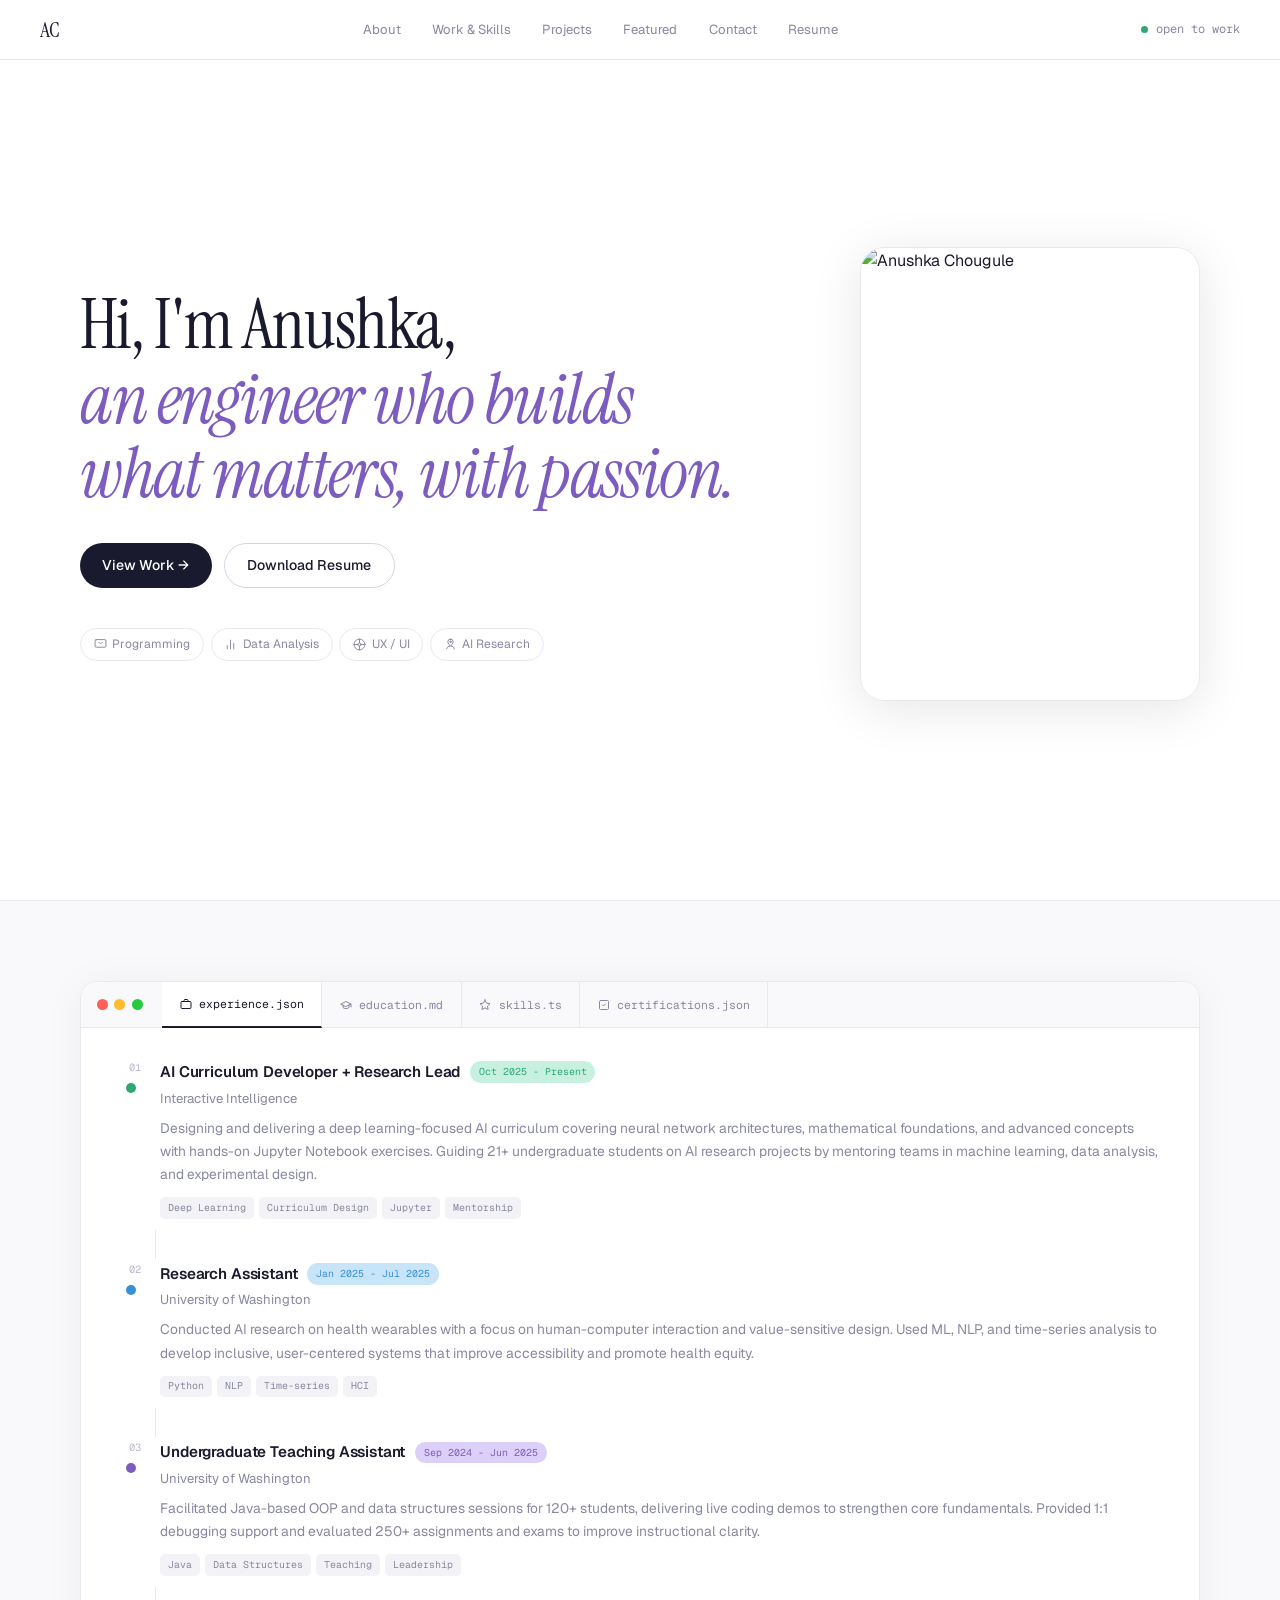
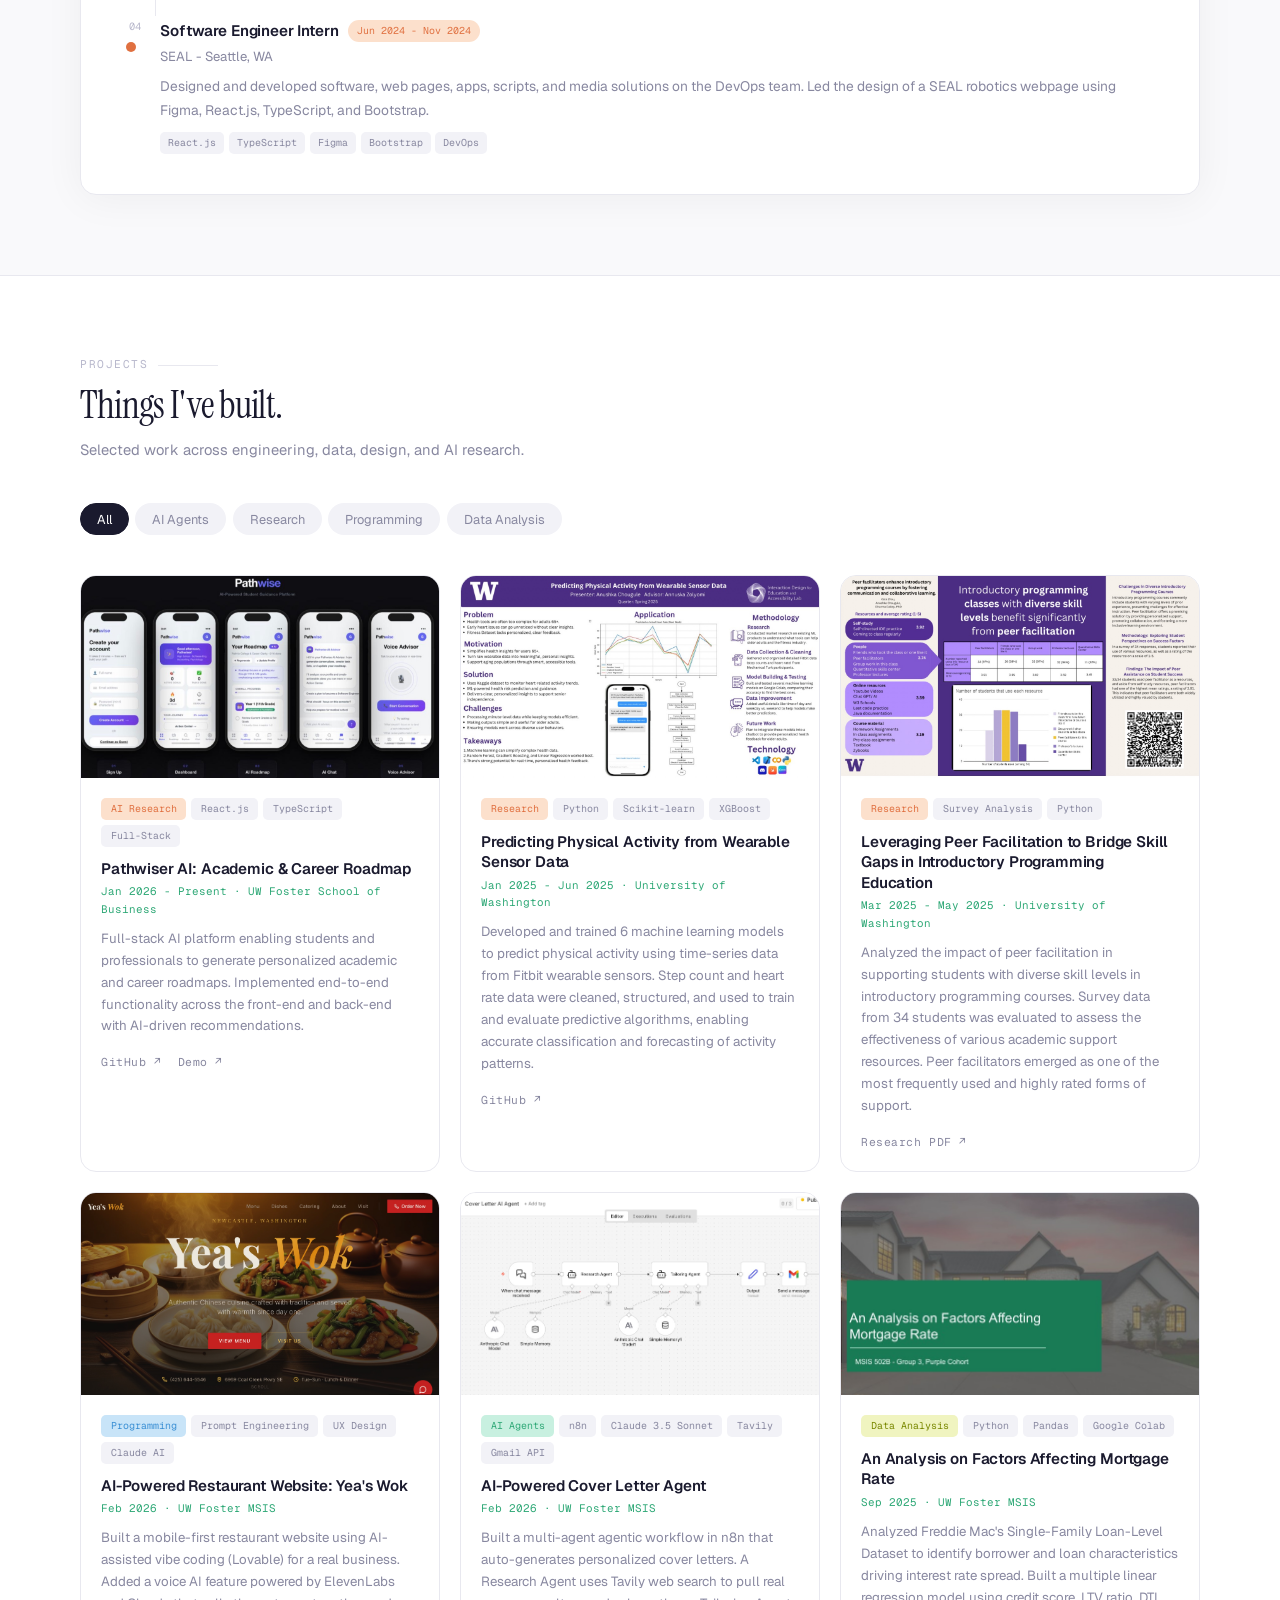
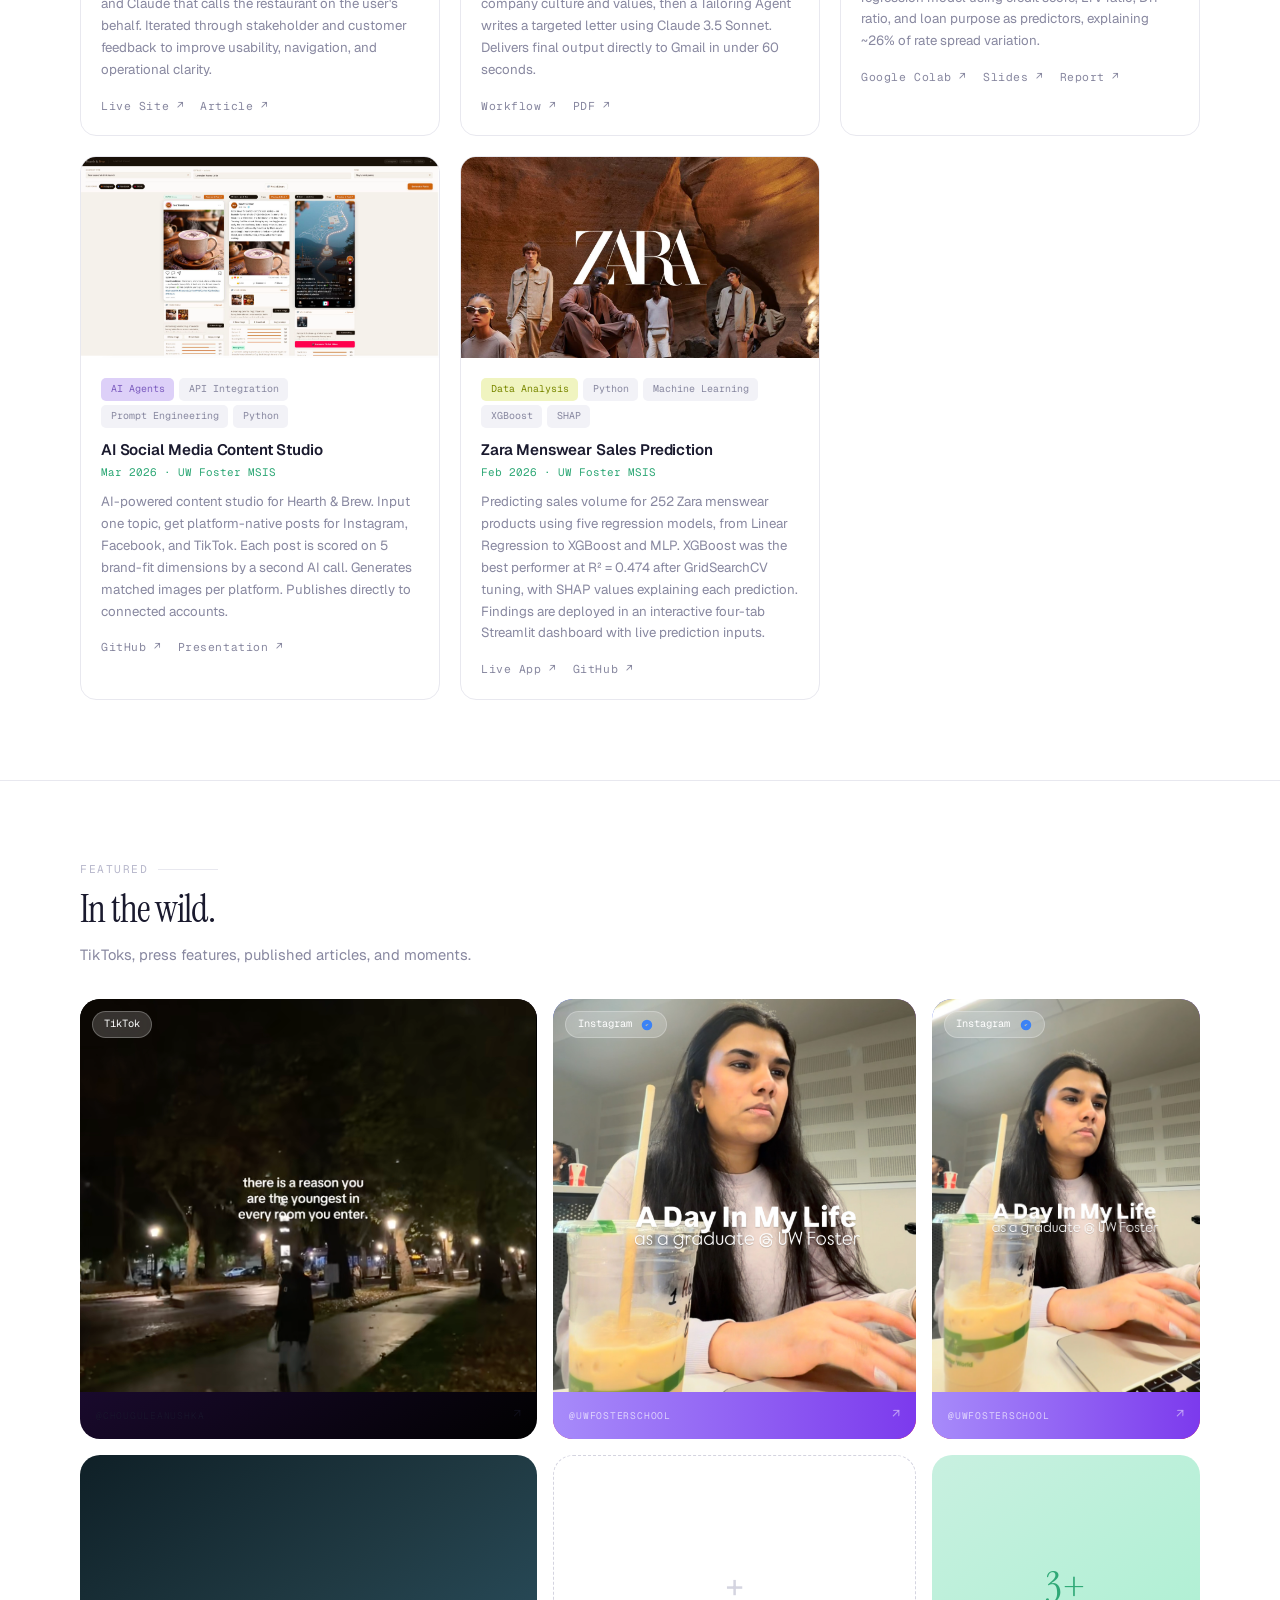
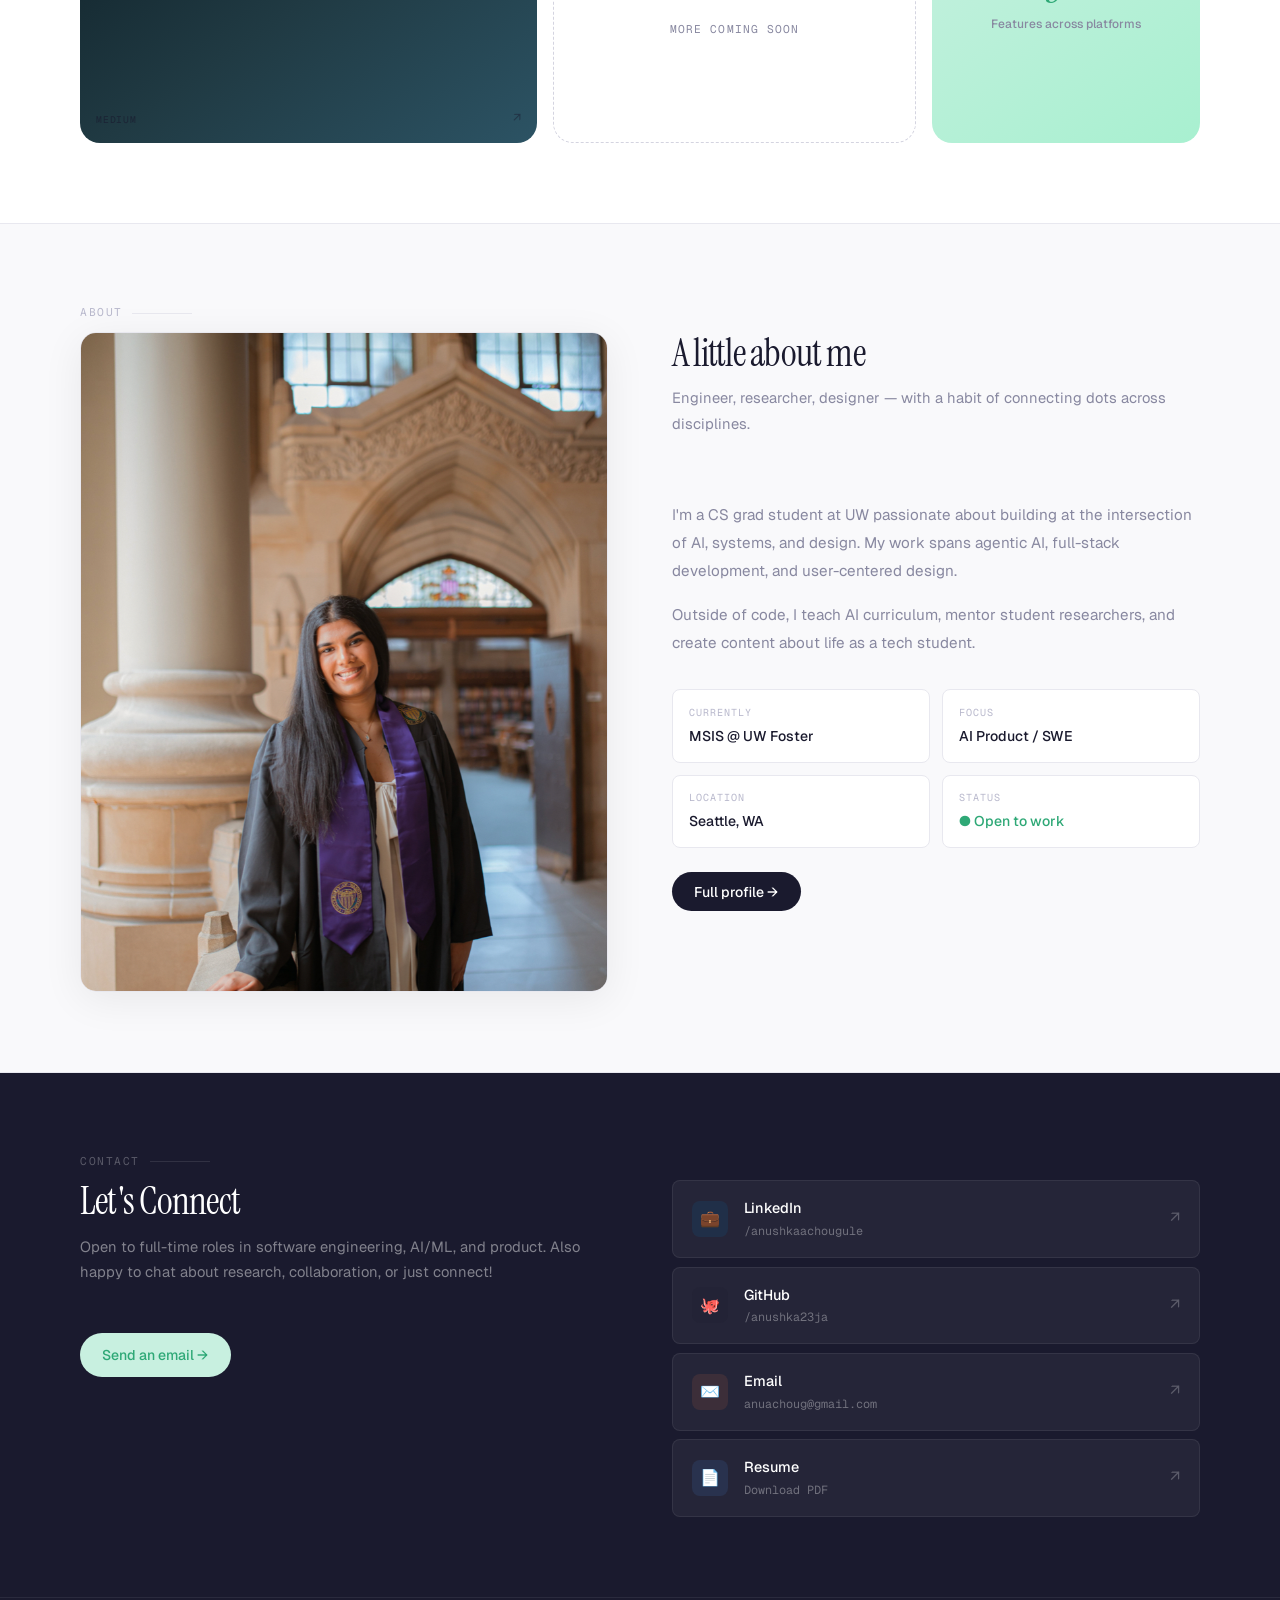
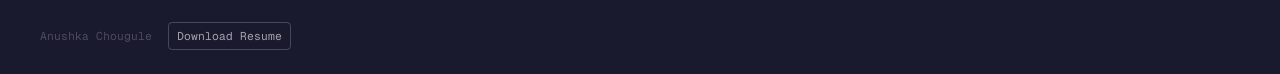
==== index.html @ 0ab90bb8 "initial website upload" ====
<!DOCTYPE html>
<html lang="en">
<head>
  <meta charset="UTF-8"/>
  <meta name="viewport" content="width=device-width, initial-scale=1.0"/>
  <title>Anushka Chougule — Portfolio</title>
  <link href="https://fonts.googleapis.com/css2?family=Instrument+Serif:ital@0;1&family=Geist+Mono:wght@300;400;500&family=Geist:wght@300;400;500;600&display=swap" rel="stylesheet"/>
  <link rel="stylesheet" href="style.css"/>
</head>
<body>

<!-- ═══════════════════════════════════════════════
     NAV
════════════════════════════════════════════════ -->
<nav>
  <div class="ac-wrap">
    <button class="ac-trigger" onclick="openAbout()">
      <span class="ac-initials"></span>
      <span class="ac-fullname"></span>
    </button>
  </div>
  <ul class="nav-links">
    <li><a href="#about">About</a></li>
    <li><a href="#experience">Work & Skills</a></li>
    <li><a href="#projects">Projects</a></li>
    <li><a href="#featured">Featured</a></li>
    <li><a href="#contact">Contact</a></li>
    <li><a href="ChouguleAnushka_Resume (6).pdf" target="_blank">Resume</a></li>
  </ul>
  <div class="nav-status">
    <span class="status-dot"></span>
    open to work
  </div>
</nav>


<!-- ═══════════════════════════════════════════════
     HERO
════════════════════════════════════════════════ -->
<section id="hero">
  <div>
    <h1 class="hero-title"><!-- filled by JS --></h1>
    <p class="hero-desc"><!-- filled by JS --></p>
    <div class="hero-actions">
      <a class="btn btn-dark" href="#projects">View Work →</a>
      <a class="btn btn-outline" href="ChouguleAnushka_Resume (6).pdf" target="_blank">Download Resume</a>
    </div>
    <div class="hero-chips">
      <span class="chip">
        <svg width="13" height="13" viewBox="0 0 24 24" fill="none" stroke="currentColor" stroke-width="1.8" stroke-linecap="round" stroke-linejoin="round"><rect x="2" y="3" width="20" height="14" rx="2"/><polyline points="9 8 12 11 15 8"/></svg>
        Programming
      </span>
      <span class="chip">
        <svg width="13" height="13" viewBox="0 0 24 24" fill="none" stroke="currentColor" stroke-width="1.8" stroke-linecap="round" stroke-linejoin="round"><line x1="18" y1="20" x2="18" y2="10"/><line x1="12" y1="20" x2="12" y2="4"/><line x1="6" y1="20" x2="6" y2="14"/></svg>
        Data Analysis
      </span>
      <span class="chip">
        <svg width="13" height="13" viewBox="0 0 24 24" fill="none" stroke="currentColor" stroke-width="1.8" stroke-linecap="round" stroke-linejoin="round"><circle cx="12" cy="12" r="10"/><circle cx="12" cy="12" r="3"/><line x1="12" y1="2" x2="12" y2="9"/><line x1="12" y1="15" x2="12" y2="22"/><line x1="2" y1="12" x2="9" y2="12"/><line x1="15" y1="12" x2="22" y2="12"/></svg>
        UX / UI
      </span>
      <span class="chip">
        <svg width="13" height="13" viewBox="0 0 24 24" fill="none" stroke="currentColor" stroke-width="1.8" stroke-linecap="round" stroke-linejoin="round"><path d="M12 2a5 5 0 0 1 5 5c0 3-3 6-5 8-2-2-5-5-5-8a5 5 0 0 1 5-5z"/><circle cx="12" cy="7" r="1.5"/><path d="M5 20c0-3 3-5 7-5s7 2 7 5"/></svg>
        AI Research
      </span>
    </div>
  </div>
  <div class="hero-photo-wrap">
    <div class="hero-photo"><!-- filled by JS --></div>
    </div>
  </div>
</section>


<!-- ═══════════════════════════════════════════════
     EXPERIENCE / EDUCATION / SKILLS / CERTS
     (tabbed editor)
════════════════════════════════════════════════ -->
<section id="experience">
  <div class="section-wrap">
    <div class="tabs-editor">

      <!-- Tab bar -->
      <div class="tabs-bar">
        <div class="tabs-dots">
          <span class="tdot td1"></span>
          <span class="tdot td2"></span>
          <span class="tdot td3"></span>
        </div>
        <div class="tabs-list">
          <button class="tab-btn active" onclick="switchTab('experience',this)">
            <svg width="12" height="12" viewBox="0 0 24 24" fill="none" stroke="currentColor" stroke-width="2" stroke-linecap="round" stroke-linejoin="round"><rect x="2" y="7" width="20" height="14" rx="2"/><path d="M16 7V5a2 2 0 0 0-2-2h-4a2 2 0 0 0-2 2v2"/></svg>
            experience.json
          </button>
          <button class="tab-btn" onclick="switchTab('education',this)">
            <svg width="12" height="12" viewBox="0 0 24 24" fill="none" stroke="currentColor" stroke-width="2" stroke-linecap="round" stroke-linejoin="round"><path d="M22 10v6M2 10l10-5 10 5-10 5z"/><path d="M6 12v5c3 3 9 3 12 0v-5"/></svg>
            education.md
          </button>
          <button class="tab-btn" onclick="switchTab('skills',this)">
            <svg width="12" height="12" viewBox="0 0 24 24" fill="none" stroke="currentColor" stroke-width="2" stroke-linecap="round" stroke-linejoin="round"><polygon points="12 2 15.09 8.26 22 9.27 17 14.14 18.18 21.02 12 17.77 5.82 21.02 7 14.14 2 9.27 8.91 8.26 12 2"/></svg>
            skills.ts
          </button>
          <button class="tab-btn" onclick="switchTab('achievements',this)">
            <svg width="12" height="12" viewBox="0 0 24 24" fill="none" stroke="currentColor" stroke-width="2" stroke-linecap="round" stroke-linejoin="round"><rect x="3" y="3" width="18" height="18" rx="2"/><path d="M9 12l2 2 4-4"/></svg>
            certifications.json
          </button>
        </div>
      </div>

      <!-- Tab panes — content injected by JS -->
      <div class="tab-body">
        <div class="tab-pane active" id="tab-experience"></div>
        <div class="tab-pane"        id="tab-education"></div>
        <div class="tab-pane"        id="tab-skills"></div>
        <div class="tab-pane"        id="tab-achievements"></div>
      </div>

    </div>
  </div>
</section>


<!-- ═══════════════════════════════════════════════
     PROJECTS
════════════════════════════════════════════════ -->
<section id="projects">
  <div class="section-wrap">
    <div class="section-eyebrow">Projects</div>
    <h2 class="section-heading">Things I've built.</h2>
    <p class="section-sub">Selected work across engineering, data, design, and AI research.</p>

    <!-- Filter pills — built by JS based on categories in data.js -->
    <div class="filter-row" id="proj-filters"></div>

    <!-- Project cards — built by JS from PORTFOLIO.projects in data.js -->
    <div class="proj-grid" id="proj-grid"></div>
  </div>
</section>


<!-- ═══════════════════════════════════════════════
     FEATURED
════════════════════════════════════════════════ -->
<section id="featured">
  <div class="section-wrap">
    <div class="section-eyebrow">Featured</div>
    <h2 class="section-heading">In the wild.</h2>
    <p class="section-sub" style="margin-bottom:2rem;">TikToks, press features, published articles, and moments.</p>

    <div class="featured-grid" id="featured-grid"></div>
  </div>
</section>


<!-- ═══════════════════════════════════════════════
     ABOUT
════════════════════════════════════════════════ -->
<section id="about">
  <div class="section-wrap">
    <div class="section-eyebrow">About</div>
    <div class="about-grid">
      <!-- Photo — set aboutImage in data.js -->
      <div class="about-photo-wrap"><!-- filled by JS --></div>
      <div class="about-text">
        <div>
          <h2 class="section-heading">A little about me</h2>
          <p class="section-sub">Engineer, researcher, designer — with a habit of connecting dots across disciplines.</p>
        </div>
        <div class="about-body">
          <p>I'm a CS grad student at UW passionate about building at the intersection of AI, systems, and design. My work spans agentic AI, full-stack development, and user-centered design.</p>
          <p>Outside of code, I teach AI curriculum, mentor student researchers, and create content about life as a tech student.</p>
        </div>
        <div class="about-facts">
          <div class="about-fact">
            <div class="about-fact-label">Currently</div>
            <div class="about-fact-value">MSIS @ UW Foster</div>
          </div>
          <div class="about-fact">
            <div class="about-fact-label">Focus</div>
            <div class="about-fact-value">AI Product / SWE</div>
          </div>
          <div class="about-fact">
            <div class="about-fact-label">Location</div>
            <div class="about-fact-value">Seattle, WA</div>
          </div>
          <div class="about-fact">
            <div class="about-fact-label">Status</div>
            <div class="about-fact-value" style="color:var(--mint-dark)">● Open to work</div>
          </div>
        </div>
        <button class="btn btn-dark" onclick="openAbout()" style="align-self:flex-start">Full profile →</button>
      </div>
    </div>
  </div>
</section>


<!-- ═══════════════════════════════════════════════
     CONTACT
════════════════════════════════════════════════ -->
<section id="contact">
  <div class="section-wrap">
    <div class="section-eyebrow">Contact</div>
    <div class="contact-grid">
      <div>
        <h2 class="section-heading">Let's Connect </h2>
        <p class="section-sub">Open to full-time roles in software engineering, AI/ML, and product. Also happy to chat about research, collaboration, or just connect!</p>
        <a class="btn btn-mint" href="mailto:anushka@example.com" style="margin-top:.5rem">Send an email →</a>
      </div>
      <!-- Links injected by JS from PORTFOLIO.contactLinks in data.js -->
      <div class="contact-links-col" id="contact-links"></div>
    </div>
  </div>
</section>


<!-- ═══════════════════════════════════════════════
     FOOTER
════════════════════════════════════════════════ -->
<footer>
  <div>
    <span id="footer-name"></span>
    <a href="ChouguleAnushka_Resume (6).pdf" target="_blank" class="footer-resume-link">Download Resume</a>
  </div>
</footer>


<!-- ═══════════════════════════════════════════════
     ABOUT OVERLAY (slide-in panel)
════════════════════════════════════════════════ -->
<div class="about-overlay" id="aboutOverlay">
  <div class="about-overlay-backdrop" onclick="closeAbout()"></div>
  <div class="about-panel">
    <div class="about-panel-header">
      <span class="about-panel-title">about.md</span>
      <button class="about-close" onclick="closeAbout()">✕</button>
    </div>
    <!-- Body injected by JS -->
    <div class="about-panel-body" id="about-panel-body"></div>
  </div>
</div>


<!-- ═══════════════════════════════════════════════
     SCRIPTS — load data first, then main
════════════════════════════════════════════════ -->
<script src="data.js"></script>
<script src="main.js"></script>

</body>
</html>
---- style.css ----
/* =============================================================
   style.css — Anushka Chougule Portfolio
   ============================================================= */

/* ── TOKENS ── */
:root {
  --white:  #ffffff;
  --off:    #f9f9fb;
  --soft:   #f2f2f7;
  --border: #e8e8ef;
  --border2:#d4d4e0;
  --text:   #1a1a2e;
  --muted:  #8888a0;
  --subtle: #b8b8cc;

  --mint:        #c8f0e0;  --mint-dark:  #2ea876;
  --sky:         #c8e4f8;  --sky-dark:   #3a8fd4;
  --lilac:       #ddd0f8;  --lilac-dark: #7c5cbf;
  --peach:       #fce0cc;  --peach-dark: #e07040;
  --lemon:       #f0f4c0;  --lemon-dark: #7a8800;

  --radius:    16px;
  --radius-sm:  8px;
}

*, *::before, *::after { box-sizing: border-box; margin: 0; padding: 0; }
html { scroll-behavior: smooth; }
body {
  background: var(--white);
  color: var(--text);
  font-family: 'Geist', sans-serif;
  font-weight: 400;
  line-height: 1.6;
  -webkit-font-smoothing: antialiased;
}

/* ── NAV ── */
nav {
  position: fixed; top: 0; left: 0; right: 0; z-index: 200;
  display: flex; align-items: center; justify-content: space-between;
  padding: 0 2.5rem; height: 60px;
  background: rgba(255,255,255,0.92);
  backdrop-filter: blur(16px);
  border-bottom: 1px solid var(--border);
}
.nav-links { display: flex; gap: .25rem; list-style: none; }
.nav-links a {
  display: block; padding: .4rem .85rem;
  font-size: .82rem; color: var(--muted);
  text-decoration: none; border-radius: 100px;
  transition: background .15s, color .15s;
}
.nav-links a:hover { background: var(--soft); color: var(--text); }
.nav-status {
  display: flex; align-items: center; gap: .5rem;
  font-family: 'Geist Mono', monospace; font-size: .75rem; color: var(--muted);
}
.status-dot {
  width: 7px; height: 7px; background: var(--mint-dark);
  border-radius: 50%; animation: pulse 2.5s ease-in-out infinite;
}
@keyframes pulse { 0%,100%{opacity:1} 50%{opacity:.35} }

/* ── AC NAME ── */
.ac-wrap { position: relative; display: inline-flex; align-items: center; }
.ac-trigger {
  font-family: 'Instrument Serif', serif;
  font-size: 1.35rem; font-weight: 400;
  color: var(--text); letter-spacing: -.01em;
  cursor: pointer; background: none; border: none;
  padding: 0; display: flex; align-items: center;
  overflow: hidden;
}
.ac-initials { display: inline-block; transition: opacity .22s ease; }
.ac-fullname {
  display: inline-block;
  max-width: 0; opacity: 0; overflow: hidden; white-space: nowrap;
  transition: max-width .38s cubic-bezier(.23,1,.32,1), opacity .28s ease;
  letter-spacing: .01em;
}
.ac-wrap:hover .ac-initials { opacity: 0; position: absolute; pointer-events: none; }
.ac-wrap:hover .ac-fullname { max-width: 260px; opacity: 1; }

/* ── HERO PHOTO ── */
.hero-photo-wrap {
  position: relative;
  opacity: 0; animation: fadeUp .7s ease forwards .5s;
}
.hero-photo {
  width: 100%; aspect-ratio: 3/4;
  border-radius: 24px; overflow: hidden;
  border: 1.5px solid var(--border);
  box-shadow: 0 8px 50px rgba(0,0,0,.1);
  position: relative;
}
.hero-photo img {
  width: 100%; height: 100%; object-fit: cover; object-position: center top;
  display: block;
}
.hero-photo-placeholder {
  width: 100%; height: 100%;
  background: linear-gradient(135deg, var(--mint) 0%, var(--sky) 50%, var(--lilac) 100%);
  display: flex; align-items: center; justify-content: center;
  font-family: 'Instrument Serif', serif; font-size: 4rem; color: var(--text);
}
.hero-photo-badge {
  position: absolute; bottom: 1.2rem; left: 50%; transform: translateX(-50%);
  background: rgba(255,255,255,.92); backdrop-filter: blur(12px);
  border: 1px solid var(--border); border-radius: 100px;
  padding: .45rem 1.1rem; white-space: nowrap;
  display: flex; align-items: center; gap: .5rem;
  font-family: 'Geist Mono', monospace; font-size: .68rem; color: var(--muted);
}
.hero-photo-badge-dot {
  width: 6px; height: 6px; border-radius: 50%; background: var(--mint-dark);
  animation: pulse 2.5s ease-in-out infinite;
}

/* ── BUTTONS ── */
.btn {
  display: inline-flex; align-items: center; gap: .45rem;
  padding: .65rem 1.4rem; border-radius: 100px;
  font-size: .88rem; font-weight: 500; font-family: 'Geist', sans-serif;
  text-decoration: none; cursor: pointer; transition: all .2s; border: none;
}
.btn-dark    { background: var(--text); color: #fff; }
.btn-dark:hover { background: #2d2d4a; transform: translateY(-1px); }
.btn-outline { background: transparent; color: var(--text); border: 1.5px solid var(--border2); }
.btn-outline:hover { border-color: var(--text); transform: translateY(-1px); }
.btn-mint    { background: var(--mint); color: var(--mint-dark); border: none; }
.btn-mint:hover { background: #b0e8cc; transform: translateY(-1px); }

/* ── HERO ── */
#hero {
  min-height: 100vh;
  display: grid; grid-template-columns: 1fr 340px;
  gap: 4rem; align-items: center;
  padding: 8rem 2.5rem 5rem;
  max-width: 1200px; margin: 0 auto;
}
h1.hero-title {
  font-family: 'Instrument Serif', serif;
  font-size: clamp(3rem, 5.5vw, 5rem);
  font-weight: 400; line-height: 1.06;
  letter-spacing: -.02em; color: var(--text);
  margin-bottom: 1.5rem;
  opacity: 0; animation: fadeUp .6s ease forwards .2s;
}
h1.hero-title em { font-style: italic; color: var(--lilac-dark); }
.hero-desc {
  font-size: 1rem; color: var(--muted);
  max-width: 460px; line-height: 1.8; margin-bottom: 2rem;
  opacity: 0; animation: fadeUp .6s ease forwards .35s;
}
.hero-actions {
  display: flex; gap: .75rem; flex-wrap: wrap;
  margin-bottom: 2.5rem;
  opacity: 0; animation: fadeUp .6s ease forwards .5s;
}
.hero-chips {
  display: flex; flex-wrap: wrap; gap: .4rem;
  opacity: 0; animation: fadeUp .6s ease forwards .65s;
}
.chip {
  display: flex; align-items: center; gap: .35rem;
  padding: .35rem .8rem; border-radius: 100px;
  font-size: .75rem; border: 1px solid var(--border);
  color: var(--muted); background: var(--white);
}

@keyframes fadeUp {
  from { opacity:0; transform:translateY(18px); }
  to   { opacity:1; transform:translateY(0); }
}

/* ── SHARED ── */
.section-wrap { max-width: 1200px; margin: 0 auto; padding: 5rem 2.5rem; }
.section-eyebrow {
  font-family: 'Geist Mono', monospace; font-size: .7rem;
  letter-spacing: .14em; text-transform: uppercase;
  color: var(--subtle); margin-bottom: .6rem;
  display: flex; align-items: center; gap: .6rem;
}
.section-eyebrow::after { content:''; flex:1; height:1px; background:var(--border); max-width:60px; }
.section-heading {
  font-family: 'Instrument Serif', serif;
  font-size: clamp(1.8rem,3vw,2.6rem); font-weight:400;
  letter-spacing:-.02em; line-height:1.1; margin-bottom:.7rem;
}
.section-sub { color:var(--muted); font-size:.92rem; max-width:520px; line-height:1.75; margin-bottom:2.5rem; }

/* ── TABBED EDITOR ── */
#experience { background: var(--off); border-top: 1px solid var(--border); border-bottom: 1px solid var(--border); }
.tabs-editor {
  border: 1.5px solid var(--border); border-radius: var(--radius);
  overflow: hidden; background: var(--white);
  box-shadow: 0 4px 40px rgba(0,0,0,.05);
}
.tabs-bar {
  display: flex; align-items: center;
  background: var(--off); border-bottom: 1.5px solid var(--border);
  padding: 0 1rem; height: 46px;
}
.tabs-dots { display: flex; gap: .4rem; margin-right: 1.2rem; }
.tdot { width: 11px; height: 11px; border-radius: 50%; }
.td1{background:#ff5f57;} .td2{background:#febc2e;} .td3{background:#28c840;}
.tabs-list { display: flex; gap: 0; overflow-x: auto; }
.tab-btn {
  display: flex; align-items: center; gap: .45rem;
  padding: 0 1.1rem; height: 46px;
  font-family: 'Geist Mono', monospace; font-size: .72rem;
  color: var(--muted); background: none; border: none;
  border-right: 1px solid var(--border);
  cursor: pointer; white-space: nowrap;
  transition: all .15s; position: relative;
}
.tab-btn:hover { color: var(--text); background: rgba(0,0,0,.02); }
.tab-btn.active {
  background: var(--white); color: var(--text);
  border-bottom: 2px solid var(--text);
  margin-bottom: -1.5px;
}
.tab-body { min-height: 320px; }
.tab-pane { display: none; padding: 2rem 2.5rem; animation: fadeTab .25s ease; }
.tab-pane.active { display: block; }
@keyframes fadeTab { from{opacity:0;transform:translateY(6px)} to{opacity:1;transform:translateY(0)} }

/* experience tab */
.exp-entry { display: flex; gap: 1.2rem; }
.exp-left { display: flex; flex-direction: column; align-items: center; gap: .4rem; }
.ln { font-family: 'Geist Mono', monospace; font-size: .65rem; color: var(--subtle); width: 20px; text-align: right; }
.exp-timeline-dot { width: 10px; height: 10px; border-radius: 50%; flex-shrink: 0; }
.exp-connector { width: 1px; height: 1.8rem; background: var(--border); margin: .2rem 0 .2rem 2.1rem; }
.exp-content { flex: 1; padding-bottom: .5rem; }
.exp-header { display: flex; align-items: center; flex-wrap: wrap; gap: .6rem; margin-bottom: .2rem; }
.exp-role-t { font-size: .95rem; font-weight: 600; letter-spacing: -.01em; }
.exp-badge {
  font-family: 'Geist Mono', monospace; font-size: .62rem;
  padding: .18rem .55rem; border-radius: 100px;
}
.exp-company-t { font-size: .82rem; color: var(--muted); margin-bottom: .5rem; }
.exp-desc-t { font-size: .86rem; color: var(--muted); line-height: 1.7; margin-bottom: .65rem; }
.exp-stack { display: flex; flex-wrap: wrap; gap: .3rem; }
.es-tag {
  font-family: 'Geist Mono', monospace; font-size: .62rem;
  padding: .18rem .5rem; border-radius: 5px;
  background: var(--soft); color: var(--muted);
}

/* education tab */
.edu-grid { display: grid; grid-template-columns: repeat(3, 1fr); gap: 1.25rem; }
.edu-card {
  background: var(--off); border: 1px solid var(--border);
  border-radius: var(--radius); padding: 1.5rem;
}
.edu-icon {
  width: 40px; height: 40px; border-radius: 10px;
  display: flex; align-items: center; justify-content: center;
  margin-bottom: 1rem;
}
.edu-degree { font-size: .95rem; font-weight: 600; letter-spacing: -.01em; margin-bottom: .2rem; }
.edu-school { font-size: .83rem; color: var(--muted); margin-bottom: .15rem; }
.edu-year { font-family: 'Geist Mono', monospace; font-size: .68rem; color: var(--subtle); margin-bottom: .5rem; }
.edu-gpa { font-family: 'Geist Mono', monospace; font-size: .72rem; color: var(--mint-dark); font-weight: 500; margin-bottom: .75rem; }
.edu-tags { display: flex; flex-wrap: wrap; gap: .3rem; }

/* skills tab */
.skills-tab-grid { display: grid; grid-template-columns: 1fr 1fr; gap: 1.8rem; }
.stg-label {
  font-family: 'Geist Mono', monospace; font-size: .72rem;
  letter-spacing: .06em; margin-bottom: .65rem; font-style: italic;
}
.stg-chips { display: flex; flex-wrap: wrap; gap: .35rem; }
.stg-chip {
  font-family: 'Geist Mono', monospace; font-size: .68rem;
  padding: .28rem .7rem; border-radius: 6px; font-weight: 500;
}

/* achievements tab */
.ach-list { display: flex; flex-direction: column; gap: 1rem; }
.ach-item {
  display: flex; align-items: flex-start; gap: 1rem;
  padding: 1rem 1.2rem; border-radius: 12px;
  background: var(--off); border: 1px solid var(--border);
  transition: border-color .15s;
}
.ach-item:hover { border-color: var(--border2); }
.ach-icon {
  width: 36px; height: 36px; border-radius: 9px; flex-shrink: 0;
  display: flex; align-items: center; justify-content: center;
}
.ach-title { font-size: .9rem; font-weight: 600; margin-bottom: .2rem; letter-spacing: -.01em; }
.ach-sub { font-size: .82rem; color: var(--muted); line-height: 1.5; }

/* ── PROJECTS ── */
#projects { background: var(--white); }
.filter-row { display:flex; gap:.4rem; flex-wrap:wrap; margin-bottom:2.5rem; }
.pill {
  padding:.42rem 1rem; border-radius:100px;
  font-size:.8rem; font-weight:400; font-family:'Geist',sans-serif;
  background:var(--soft); color:var(--muted);
  border:1.5px solid transparent; cursor:pointer; transition:all .18s;
}
.pill:hover { color:var(--text); background:var(--white); border-color:var(--border2); }
.pill.active.all    { background:var(--text);   color:#fff;               border-color:var(--text); }
.pill.active.mint   { background:var(--mint);   color:var(--mint-dark);   border-color:var(--mint); }
.pill.active.sky    { background:var(--sky);    color:var(--sky-dark);    border-color:var(--sky); }
.pill.active.lilac  { background:var(--lilac);  color:var(--lilac-dark);  border-color:var(--lilac); }
.pill.active.peach  { background:var(--peach);  color:var(--peach-dark);  border-color:var(--peach); }
.pill.active.lemon  { background:var(--lemon);  color:var(--lemon-dark);  border-color:var(--lemon); }
.proj-grid {
  display:grid; grid-template-columns:repeat(auto-fill,minmax(320px,1fr));
  gap:1.25rem;
}
.proj-card {
  border:1.5px solid var(--border); border-radius:var(--radius);
  overflow:hidden; background:var(--white);
  transition:border-color .18s,transform .18s,box-shadow .18s;
  cursor:pointer;
  opacity:0; transform:translateY(12px);
  transition:opacity .4s ease,transform .4s ease,border-color .18s,box-shadow .18s;
}
.proj-card.visible { opacity:1; transform:translateY(0); }
.proj-card:hover { border-color:var(--border2); transform:translateY(-2px); box-shadow:0 8px 30px rgba(0,0,0,.07); }
.proj-card.hidden { display:none; }
.proj-thumb {
  width:100%; aspect-ratio:16/9; overflow:hidden;
  position:relative;
}
.proj-thumb img { 
  width:100%; height:100%; object-fit:cover; display:block; 
  transition: transform 0.3s ease;
}
.proj-thumb:hover img {
  transform: scale(1.05);
}
.proj-thumb-placeholder {
  width:100%; height:100%; position:absolute; inset:0;
  display:flex; align-items:center; justify-content:center;
  font-family:'Geist Mono',monospace; font-size:.7rem; color:rgba(255,255,255,.5);
  letter-spacing:.08em;
}
.proj-body { padding:1.25rem; }
.proj-tags { display:flex; flex-wrap:wrap; gap:.3rem; margin-bottom:.75rem; }
.p-tag {
  font-family:'Geist Mono',monospace; font-size:.62rem;
  padding:.2rem .6rem; border-radius:5px;
}
.p-tag.mint   { background:var(--mint);   color:var(--mint-dark); }
.p-tag.sky    { background:var(--sky);    color:var(--sky-dark); }
.p-tag.lilac  { background:var(--lilac);  color:var(--lilac-dark); }
.p-tag.peach  { background:var(--peach);  color:var(--peach-dark); }
.p-tag.lemon  { background:var(--lemon);  color:var(--lemon-dark); }
.p-tag.gray   { background:var(--soft);   color:var(--muted); }
.proj-name { font-size:.95rem; font-weight:600; letter-spacing:-.01em; margin-bottom:.25rem; line-height:1.35; }
.proj-impact { font-family:'Geist Mono',monospace; font-size:.68rem; color:var(--mint-dark); margin-bottom:.6rem; }
.proj-desc { font-size:.83rem; color:var(--muted); line-height:1.65; margin-bottom:1rem; }
.proj-footer { display:flex; gap:1rem; }
.proj-link {
  font-family:'Geist Mono',monospace; font-size:.71rem;
  color:var(--muted); text-decoration:none; letter-spacing:.05em; transition:color .15s;
}
.proj-link:hover { color:var(--text); }

/* ── SKILLS ── */
#skills { background:var(--off); border-top:1px solid var(--border); border-bottom:1px solid var(--border); }
.skills-grid { display:grid; grid-template-columns:repeat(2,1fr); gap:3rem; }
.skill-group h3 {
  font-family:'Geist Mono',monospace; font-size:.7rem;
  letter-spacing:.1em; text-transform:uppercase; color:var(--subtle);
  margin-bottom:1.4rem; padding-bottom:.7rem; border-bottom:1px solid var(--border);
}
.skill-item { display:flex; align-items:center; gap:1rem; margin-bottom:1rem; }
.skill-label { font-size:.86rem; width:130px; flex-shrink:0; }
.skill-track { flex:1; height:5px; background:var(--border); border-radius:10px; overflow:hidden; }
.skill-bar-fill {
  height:100%; border-radius:10px;
  transform:scaleX(0); transform-origin:left;
  transition:transform 1s cubic-bezier(.4,0,.2,1);
}
.skill-bar-fill.go { transform:scaleX(1); }
.sf-mint  { background:linear-gradient(90deg,var(--mint-dark),#8adfb8); }
.sf-sky   { background:linear-gradient(90deg,var(--sky-dark),#7ac8f0); }
.sf-lilac { background:linear-gradient(90deg,var(--lilac-dark),#b898ef); }
.sf-peach { background:linear-gradient(90deg,var(--peach-dark),#f0a878); }
.skill-pct { font-family:'Geist Mono',monospace; font-size:.68rem; color:var(--subtle); width:32px; text-align:right; }

/* ── ABOUT ── */
#about { background: var(--off); border-top: 1px solid var(--border); border-bottom: 1px solid var(--border); }
.about-grid { display: grid; grid-template-columns: 1fr 1fr; gap: 4rem; align-items: start; }
.about-photo-wrap {
  border-radius: var(--radius); overflow: hidden;
  border: 1.5px solid var(--border);
  box-shadow: 0 8px 40px rgba(0,0,0,.07);
  aspect-ratio: 4/5;
  display: flex; align-items: center; justify-content: center;
}
.about-photo-wrap img { width:100%; height:100%; object-fit:cover; object-position:center top; display:block; }
.about-photo-placeholder {
  width:100%; height:100%; background: var(--soft);
  display:flex; align-items:center; justify-content:center;
  color:var(--subtle); font-size:.85rem; font-family:'Geist Mono',monospace;
}
.about-text { display: flex; flex-direction: column; gap: 1.5rem; }
.about-body { font-size: .95rem; color: var(--muted); line-height: 1.85; }
.about-body p + p { margin-top: 1rem; }
.about-facts { display: grid; grid-template-columns: 1fr 1fr; gap: .75rem; margin-top: .5rem; }
.about-fact {
  background: var(--white); border: 1px solid var(--border);
  border-radius: var(--radius-sm); padding: .9rem 1rem;
}
.about-fact-label { font-family: 'Geist Mono', monospace; font-size: .63rem; letter-spacing: .1em; text-transform: uppercase; color: var(--subtle); margin-bottom: .25rem; }
.about-fact-value { font-size: .88rem; font-weight: 500; color: var(--text); }

/* ── ABOUT OVERLAY ── */
.about-overlay {
  position: fixed; inset: 0; z-index: 500;
  opacity: 0; pointer-events: none; transition: opacity .3s ease;
}
.about-overlay.open { opacity: 1; pointer-events: auto; }
.about-overlay-backdrop {
  position: absolute; inset: 0;
  background: rgba(10,10,20,.45); backdrop-filter: blur(6px);
}
.about-panel {
  position: absolute; top: 0; right: 0; bottom: 0;
  width: min(540px, 100vw); background: var(--white);
  overflow-y: auto; border-left: 1px solid var(--border);
  transform: translateX(100%);
  transition: transform .38s cubic-bezier(.23,1,.32,1);
  display: flex; flex-direction: column;
}
.about-overlay.open .about-panel { transform: translateX(0); }
.about-panel-header {
  display: flex; align-items: center; justify-content: space-between;
  padding: 1.4rem 2rem; border-bottom: 1px solid var(--border);
  position: sticky; top: 0; background: rgba(255,255,255,.92);
  backdrop-filter: blur(12px); z-index: 10;
}
.about-panel-title { font-family: 'Geist Mono', monospace; font-size: .72rem; letter-spacing: .12em; text-transform: uppercase; color: var(--subtle); }
.about-close {
  width: 32px; height: 32px; border-radius: 50%;
  border: 1.5px solid var(--border); background: transparent;
  cursor: pointer; display: flex; align-items: center; justify-content: center;
  color: var(--muted); font-size: 1rem; transition: all .15s;
}
.about-close:hover { background: var(--soft); color: var(--text); }
.about-panel-body { padding: 2rem; flex: 1; }
.panel-avatar {
  width: 100%; aspect-ratio: 5/3; border-radius: var(--radius);
  background: linear-gradient(135deg, var(--mint) 0%, var(--sky) 50%, var(--lilac) 100%);
  display: flex; align-items: center; justify-content: center;
  position: relative; overflow: hidden; margin-bottom: 1.8rem;
}
.panel-avatar-ring { position: absolute; border-radius: 50%; border: 1px solid rgba(255,255,255,.4); pointer-events: none; }
.panel-avatar-initials {
  width: 80px; height: 80px; background: rgba(255,255,255,.88);
  border-radius: 50%; display: flex; align-items: center; justify-content: center;
  font-family: 'Instrument Serif', serif; font-size: 1.8rem; color: var(--text); z-index: 1;
}
.panel-name { font-family: 'Instrument Serif', serif; font-size: 2rem; font-weight: 400; letter-spacing: -.02em; line-height: 1.1; margin-bottom: .25rem; }
.panel-role { font-family: 'Geist Mono', monospace; font-size: .73rem; color: var(--muted); letter-spacing: .06em; margin-bottom: 1.8rem; }
.panel-divider { height: 1px; background: var(--border); margin: 1.5rem 0; }
.panel-section-label { font-family: 'Geist Mono', monospace; font-size: .67rem; letter-spacing: .12em; text-transform: uppercase; color: var(--subtle); margin-bottom: .75rem; }
.panel-bio p { font-size: .92rem; color: var(--muted); line-height: 1.8; margin-bottom: .9rem; }
.panel-highlight { background: var(--lemon); color: var(--lemon-dark); padding: .05rem .35rem; border-radius: 4px; font-weight: 500; }
.panel-stat-row { display: grid; grid-template-columns: repeat(3,1fr); gap: .75rem; margin: 1.5rem 0; }
.panel-stat { background: var(--off); border: 1px solid var(--border); border-radius: 12px; padding: 1rem; text-align: center; }
.panel-stat-num { font-family: 'Instrument Serif', serif; font-size: 1.6rem; line-height: 1; margin-bottom: .2rem; }
.panel-stat-lbl { font-family: 'Geist Mono', monospace; font-size: .63rem; color: var(--subtle); letter-spacing: .08em; text-transform: uppercase; }
.panel-tag-row { display: flex; flex-wrap: wrap; gap: .4rem; margin-top: .8rem; }
.panel-tag { padding: .3rem .75rem; border-radius: 100px; font-size: .78rem; border: 1px solid var(--border); color: var(--muted); background: var(--white); }
.panel-info-row { display: flex; align-items: center; gap: .75rem; padding: .75rem 0; border-bottom: 1px solid var(--border); }
.panel-info-row:last-child { border-bottom: none; }
.panel-info-icon { width: 30px; height: 30px; border-radius: 8px; background: var(--soft); display: flex; align-items: center; justify-content: center; flex-shrink: 0; }
.panel-info-key { color: var(--muted); font-size: .82rem; margin-right: auto; }
.panel-info-val { font-weight: 500; font-size: .85rem; }

/* ── CONTACT ── */
#contact { background:var(--text); color:var(--white); }
#contact .section-eyebrow { color:rgba(255,255,255,.28); }
#contact .section-eyebrow::after { background:rgba(255,255,255,.1); }
#contact .section-heading { color:var(--white); }
#contact .section-sub { color:rgba(255,255,255,.45); }
.contact-grid { display:grid; grid-template-columns:1fr 1fr; gap:4rem; align-items:start; }
.contact-links-col { display:flex; flex-direction:column; gap:.55rem; }
.contact-link-row {
  display:flex; align-items:center; gap:1rem; padding:1rem 1.2rem;
  background:rgba(255,255,255,.05); border:1px solid rgba(255,255,255,.07);
  border-radius:var(--radius-sm); text-decoration:none; transition:all .18s; color:var(--white);
}
.contact-link-row:hover { background:rgba(255,255,255,.1); transform:translateX(4px); }
.cl-icon { width:36px; height:36px; border-radius:8px; display:flex; align-items:center; justify-content:center; font-size:1rem; flex-shrink:0; }
.cl-name { font-size:.9rem; font-weight:500; }
.cl-handle { font-family:'Geist Mono',monospace; font-size:.74rem; color:rgba(255,255,255,.35); margin-top:.1rem; }
.cl-arrow { margin-left:auto; color:rgba(255,255,255,.25); font-size:1rem; }

/* ── FOOTER ── */
footer {
  background:var(--text); border-top:1px solid rgba(255,255,255,.07);
  padding:1.5rem 2.5rem; display:flex; justify-content:space-between; align-items:center;
}
footer div { display:flex; align-items:center; gap:1rem; }
footer span { font-family:'Geist Mono',monospace; font-size:.71rem; color:rgba(255,255,255,.22); }
.footer-resume-link {
  color:rgba(255,255,255,.6); text-decoration:none; font-size:.71rem; font-family:'Geist Mono',monospace;
  padding:.25rem .5rem; border:1px solid rgba(255,255,255,.2); border-radius:4px; transition:all .2s;
}
.footer-resume-link:hover { color:var(--white); border-color:rgba(255,255,255,.4); }

/* ── FEATURED ── */
#featured {
  background: var(--white);
  border-top: 1px solid var(--border);
}

/* Bento grid */
.featured-grid {
  display: grid;
  grid-template-columns: repeat(12, 1fr);
  grid-auto-rows: 60px;
  gap: 1rem;
}

/* Card base */
.featured-card {
  border-radius: 20px;
  overflow: hidden;
  position: relative;
  cursor: pointer;
  transition: transform 0.25s ease, box-shadow 0.25s ease;
  display: flex;
  flex-direction: column;
  text-decoration: none;
  color: inherit;
}

.featured-card:hover {
  transform: translateY(-5px);
  box-shadow: 0 20px 60px rgba(0, 0, 0, 0.12);
}

/* Grid placements */
.featured-card.fc-tiktok1 {
  grid-column: span 5;
  grid-row: span 6;
}

.featured-card.fc-tiktok2 {
  grid-column: span 4;
  grid-row: span 6;
}

.featured-card.fc-insta {
  grid-column: span 3;
  grid-row: span 6;
}

.featured-card.fc-article {
  grid-column: span 5;
  grid-row: span 4;
}

.featured-card.fc-more {
  grid-column: span 4;
  grid-row: span 4;
}

.featured-card.fc-stat {
  grid-column: span 3;
  grid-row: span 4;
}

/* Card inner visuals */
.fc-media {
  flex: 1;
  position: relative;
  overflow: hidden;
  display: flex;
  align-items: center;
  justify-content: center;
  min-height: 0;
}

.fc-media video,
.fc-media img {
  width: 100%;
  height: 100%;
  object-fit: cover;
  display: block;
}

.fc-icon-bg {
  width: 100%;
  height: 100%;
  display: flex;
  flex-direction: column;
  align-items: center;
  justify-content: center;
  gap: 0.5rem;
}

.fc-big-icon {
  font-size: 3rem;
  line-height: 1;
}

.fc-platform-label {
  font-family: 'Geist Mono', monospace;
  font-size: 0.62rem;
  letter-spacing: 0.14em;
  text-transform: uppercase;
  opacity: 0.7;
}

/* Platform badge pill */
.fc-badge {
  position: absolute;
  top: 0.75rem;
  left: 0.75rem;
  background: rgba(255, 255, 255, 0.18);
  backdrop-filter: blur(12px);
  border: 1px solid rgba(255, 255, 255, 0.25);
  border-radius: 100px;
  padding: 0.25rem 0.7rem;
  font-size: 0.65rem;
  font-family: 'Geist Mono', monospace;
  color: #fff;
  display: flex;
  align-items: center;
  gap: 0.3rem;
  z-index: 2;
  white-space: nowrap;
}

/* Overlay on hover */
.fc-overlay {
  position: absolute;
  inset: 0;
  background: rgba(0, 0, 0, 0.55);
  opacity: 0;
  transition: opacity 0.25s;
  display: flex;
  flex-direction: column;
  align-items: center;
  justify-content: center;
  padding: 1.5rem;
  text-align: center;
  z-index: 3;
}

.featured-card:hover .fc-overlay {
  opacity: 1;
}

.fc-overlay-title {
  color: #fff;
  font-size: 0.95rem;
  font-weight: 600;
  letter-spacing: -0.01em;
  line-height: 1.35;
  margin-bottom: 0.5rem;
}

.fc-overlay-desc {
  color: rgba(255, 255, 255, 0.8);
  font-size: 0.75rem;
  line-height: 1.55;
  margin-bottom: 1rem;
}

.fc-overlay-link {
  display: inline-flex;
  align-items: center;
  gap: 0.4rem;
  background: rgba(255, 255, 255, 0.15);
  border: 1px solid rgba(255, 255, 255, 0.35);
  backdrop-filter: blur(6px);
  border-radius: 100px;
  padding: 0.4rem 1rem;
  color: #fff;
  font-size: 0.72rem;
  font-family: 'Geist Mono', monospace;
  text-decoration: none;
  letter-spacing: 0.05em;
  transition: background 0.15s;
}

.fc-overlay-link:hover {
  background: rgba(255, 255, 255, 0.28);
}

/* Footer bar */
.fc-footer {
  padding: 0.85rem 1rem;
  display: flex;
  align-items: center;
  justify-content: space-between;
  flex-shrink: 0;
}

.fc-footer-source {
  font-family: 'Geist Mono', monospace;
  font-size: 0.6rem;
  letter-spacing: 0.08em;
  text-transform: uppercase;
  opacity: 0.65;
}

.fc-footer-arrow {
  font-size: 0.8rem;
  opacity: 0.5;
}

/* Platform colours */
.fc-tiktok-bg {
  background: linear-gradient(145deg, #010101 0%, #1a0a2e 50%, #010101 100%);
}

.fc-insta-bg {
  background: linear-gradient(145deg, #405de6, #5851db, #833ab4, #c13584, #e1306c, #fd1d1d);
}

.fc-article-bg {
  background: linear-gradient(145deg, #0f2027, #203a43, #2c5364);
}

.fc-more-bg {
  background: var(--white);
  border: 1.5px dashed var(--border2);
  display: flex;
  align-items: center;
  justify-content: center;
}

.fc-stat-bg {
  background: linear-gradient(145deg, var(--mint), #a8f0d0);
}

/* More card */
.fc-more-inner {
  display: flex;
  flex-direction: column;
  align-items: center;
  justify-content: center;
  gap: 0.6rem;
  color: var(--muted);
  font-family: 'Geist Mono', monospace;
  text-align: center;
  padding: 1.5rem;
}

.fc-more-plus {
  font-size: 2rem;
  color: var(--border2);
}

.fc-more-label {
  font-size: 0.7rem;
  letter-spacing: 0.1em;
  text-transform: uppercase;
}

/* Stat card */
.fc-stat-inner {
  display: flex;
  flex-direction: column;
  align-items: center;
  justify-content: center;
  gap: 0.3rem;
  padding: 1.5rem;
  height: 100%;
  text-align: center;
}

.fc-stat-num {
  font-family: 'Instrument Serif', serif;
  font-size: 2.8rem;
  font-weight: 400;
  color: var(--mint-dark);
  line-height: 1;
}

.fc-stat-desc {
  font-size: 0.75rem;
  color: var(--muted);
  line-height: 1.4;
  font-weight: 500;
}

/* Responsive */
@media (max-width: 900px) {
  .featured-grid {
    grid-template-columns: repeat(6, 1fr);
    grid-auto-rows: 55px;
  }

  .featured-card.fc-tiktok1 {
    grid-column: span 3;
    grid-row: span 5;
  }

  .featured-card.fc-tiktok2 {
    grid-column: span 3;
    grid-row: span 5;
  }

  .featured-card.fc-insta {
    grid-column: span 6;
    grid-row: span 5;
  }

  .featured-card.fc-article {
    grid-column: span 4;
    grid-row: span 4;
  }

  .featured-card.fc-more {
    grid-column: span 2;
    grid-row: span 4;
  }

  .featured-card.fc-stat {
    grid-column: span 6;
    grid-row: span 3;
  }
}

@media (max-width: 580px) {
  .featured-grid {
    grid-template-columns: 1fr 1fr;
    grid-auto-rows: auto;
    gap: 0.75rem;
  }

  .featured-card {
    grid-column: span 2 !important;
    grid-row: span 1 !important;
    min-height: 220px;
  }
}



.video-modal {
  position: fixed;
  top: 0;
  left: 0;
  width: 100%;
  height: 100%;
  z-index: 1000;
  display: flex;
  align-items: center;
  justify-content: center;
  opacity: 0;
  visibility: hidden;
  transition: all 0.3s ease;
  background: rgba(248, 250, 252, 0.95);
  backdrop-filter: blur(20px);
}

.video-modal.active {
  opacity: 1;
  visibility: visible;
}

.video-modal-content {
  position: relative;
  max-width: 90vw;
  max-height: 90vh;
  width: 800px;
  background: white;
  border-radius: 16px;
  overflow: hidden;
  box-shadow: 0 25px 50px rgba(148, 163, 184, 0.25);
  border: 1px solid rgba(148, 163, 184, 0.2);
}

.video-modal-close {
  position: absolute;
  top: 20px;
  right: 20px;
  background: rgba(148, 163, 184, 0.1);
  color: #475569;
  border: 1px solid rgba(148, 163, 184, 0.2);
  width: 40px;
  height: 40px;
  border-radius: 50%;
  cursor: pointer;
  font-size: 18px;
  z-index: 1002;
  transition: all 0.3s ease;
  display: flex;
  align-items: center;
  justify-content: center;
}

.video-modal-close:hover {
  background: rgba(148, 163, 184, 0.2);
  color: #334155;
  transform: scale(1.05);
}

.video-modal-body {
  width: 100%;
  height: 100%;
  min-height: 400px;
}

.video-iframe {
  width: 100%;
  height: 100%;
  min-height: 400px;
  border: none;
  border-radius: 16px;
}

/* ── VIDEO THUMBNAIL ── */
.video-thumbnail {
  position: relative;
  width: 100%;
  height: 200px;
  background-size: cover;
  background-position: center;
  background-color: rgba(148, 163, 184, 0.1);
  border-radius: 12px;
  margin-bottom: 1.5rem;
  cursor: pointer;
  overflow: hidden;
  transition: transform 0.4s ease;
  border: 1px solid rgba(148, 163, 184, 0.1);
}

.video-thumbnail:hover {
  transform: scale(1.02);
}

.play-button {
  position: absolute;
  top: 50%;
  left: 50%;
  transform: translate(-50%, -50%);
  width: 60px;
  height: 60px;
  background: rgba(255, 255, 255, 0.9);
  border-radius: 50%;
  display: flex;
  align-items: center;
  justify-content: center;
  transition: all 0.3s ease;
  border: 2px solid rgba(148, 163, 184, 0.3);
  box-shadow: 0 8px 25px rgba(148, 163, 184, 0.15);
}

.play-button svg {
  width: 24px;
  height: 24px;
  color: #475569;
  margin-left: 2px; /* Center the play triangle */
}

.video-thumbnail:hover .play-button {
  background: #e2e8f0;
  transform: translate(-50%, -50%) scale(1.1);
  border-color: #94a3b8;
  box-shadow: 0 12px 35px rgba(148, 163, 184, 0.25);
}

.video-card {
  cursor: pointer;
}

/* ── RESPONSIVE ── */
@media(max-width:960px){
  #hero { grid-template-columns:1fr; padding:7rem 1.5rem 4rem; }
  .edu-grid { grid-template-columns:1fr; }
  .skills-tab-grid { grid-template-columns:1fr; gap:1.2rem; }
  .skills-grid { grid-template-columns:1fr; gap:2rem; }
  .contact-grid { grid-template-columns:1fr; gap:2.5rem; }
  .about-grid { grid-template-columns:1fr; }
  .section-wrap { padding:4rem 1.5rem; }
  .tab-pane { padding: 1.5rem; }
  nav { padding:0 1.5rem; }
  .nav-links { display:none; }
}
@media(max-width:580px){
  .proj-grid { grid-template-columns:1fr; }
  .tab-btn { padding: 0 .75rem; font-size: .65rem; }
}
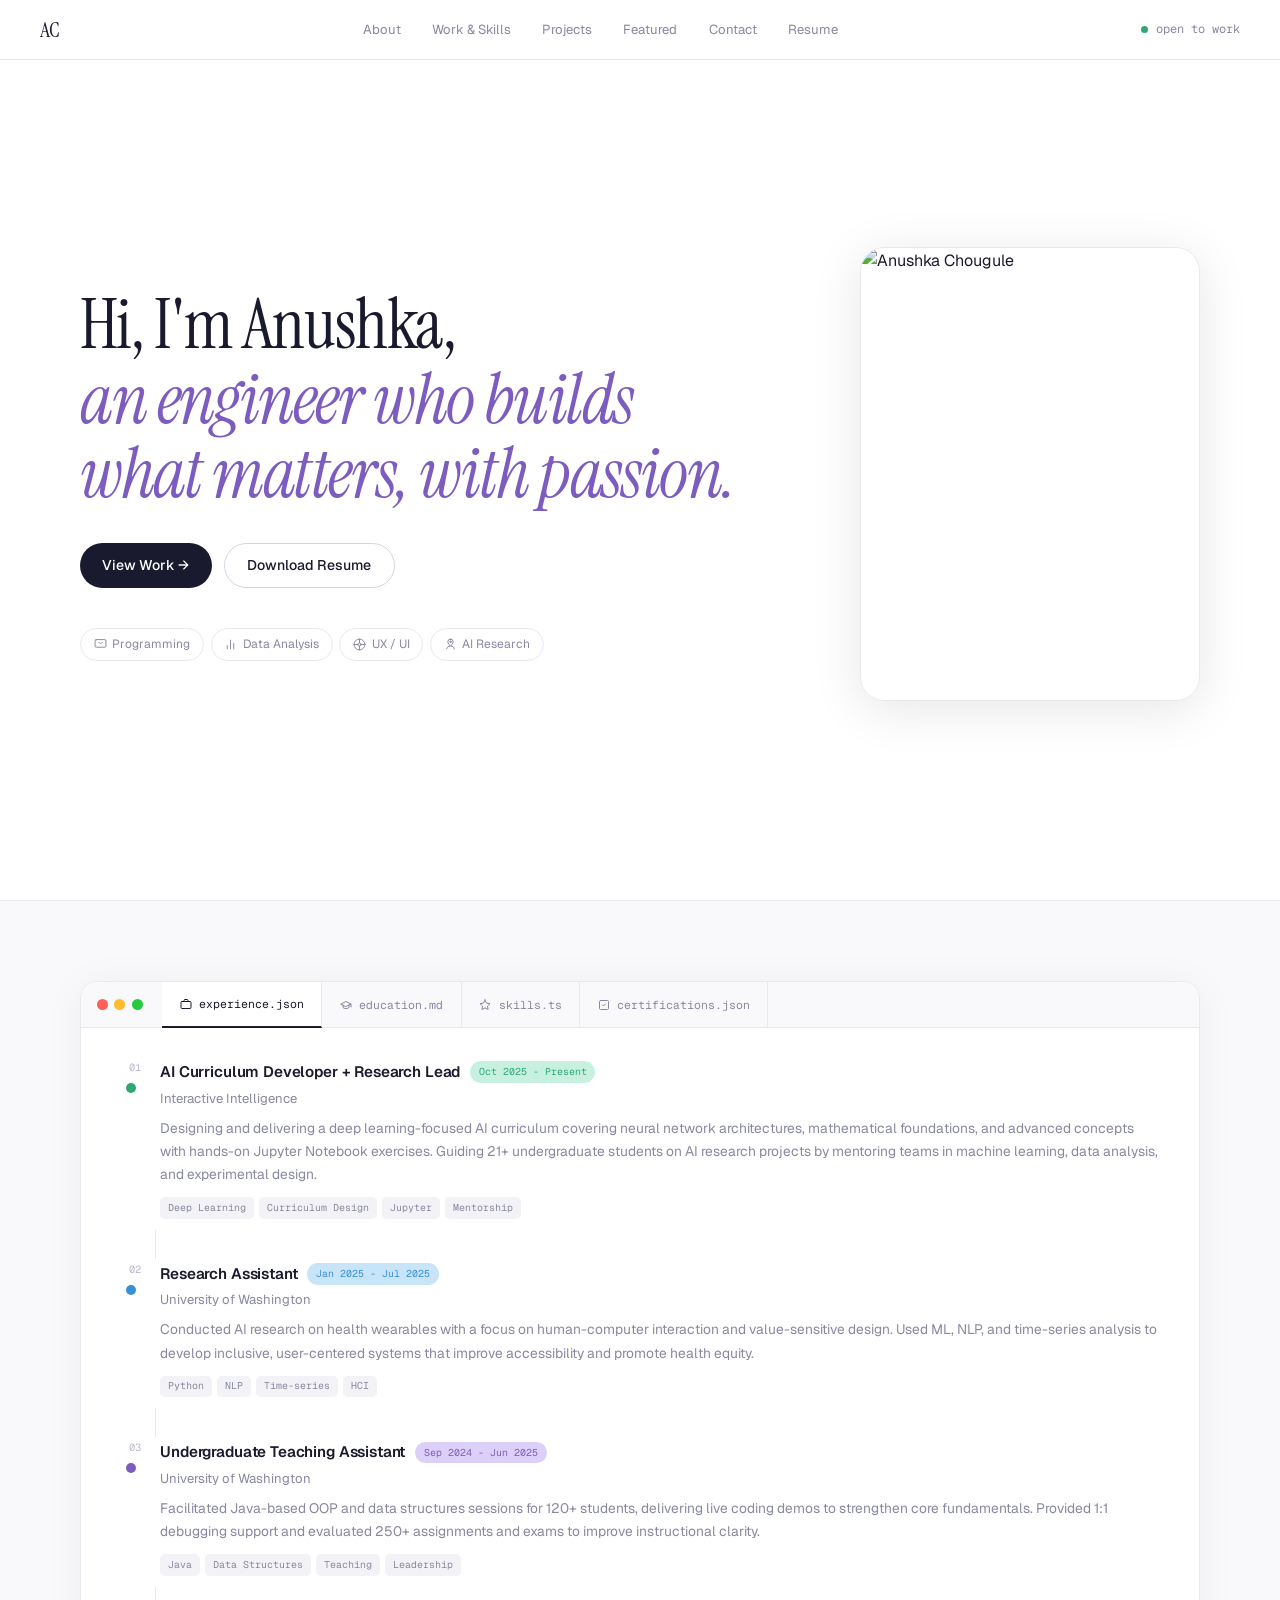
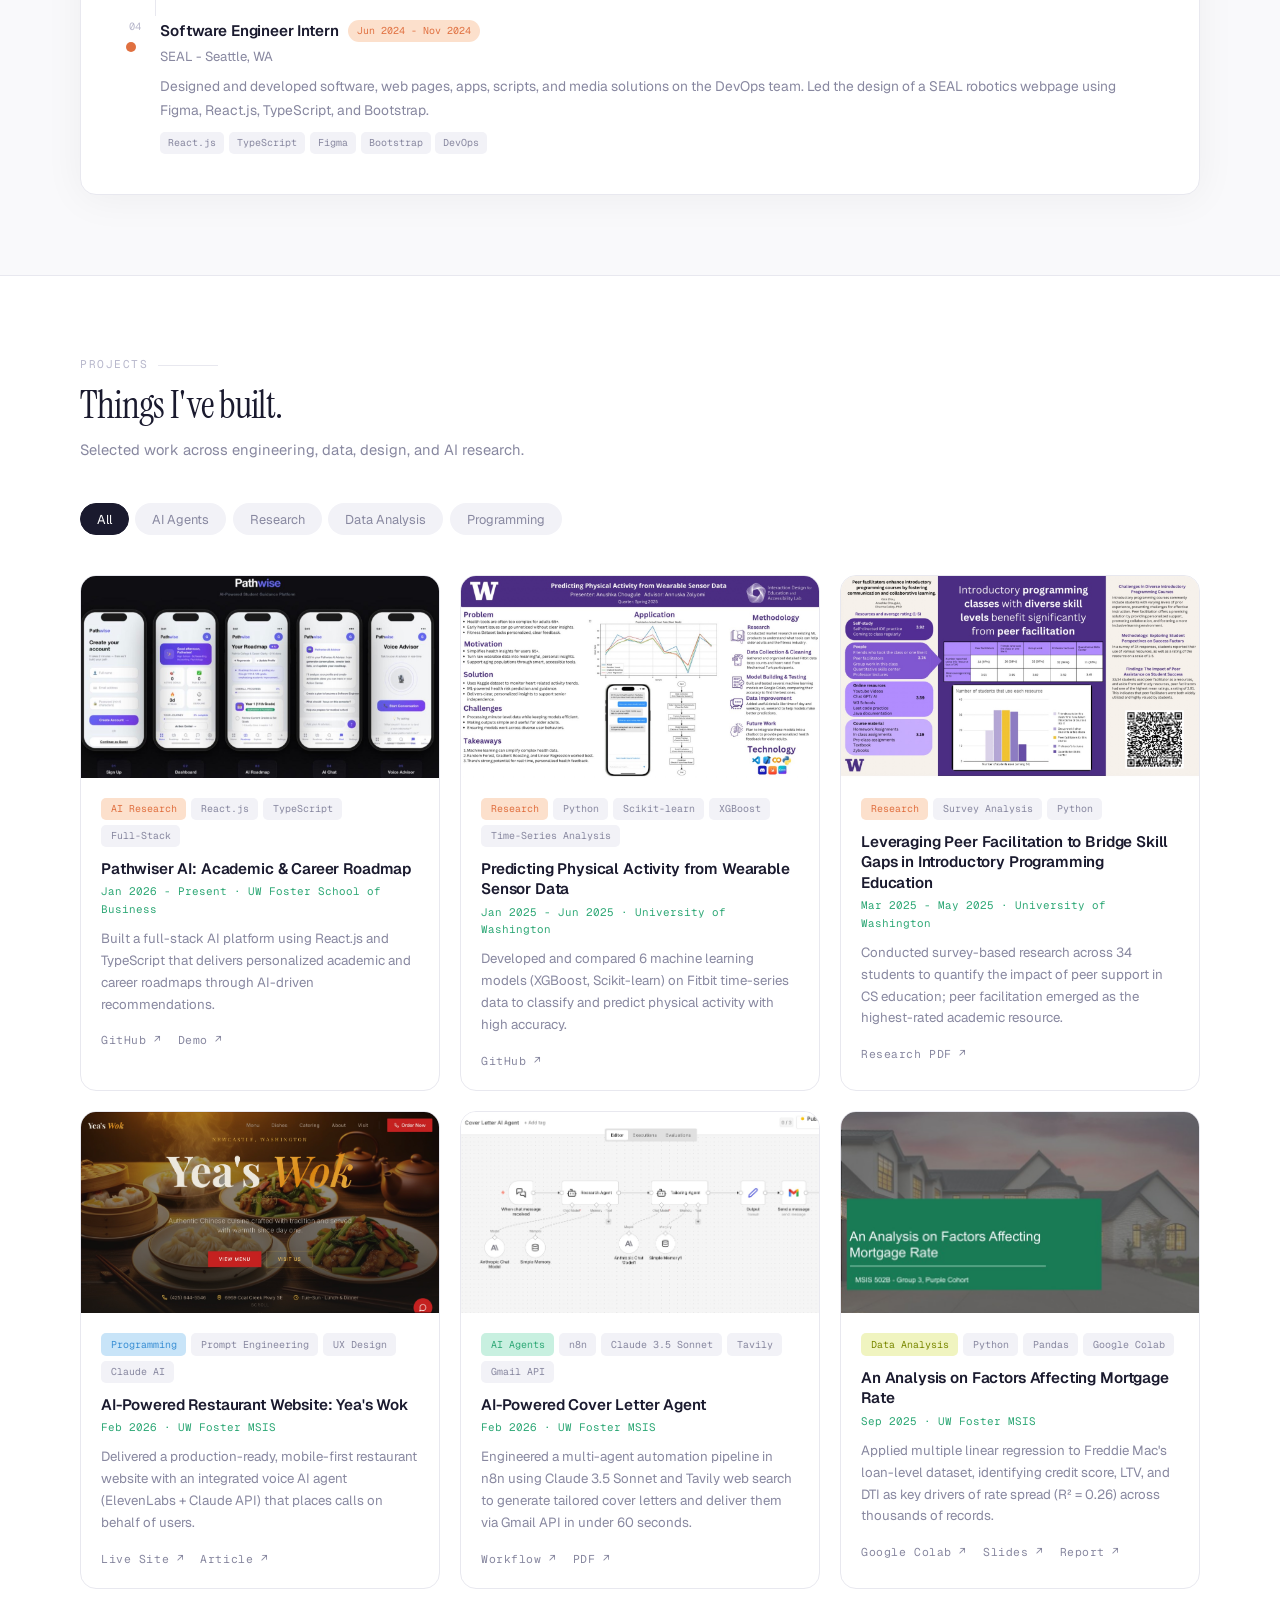
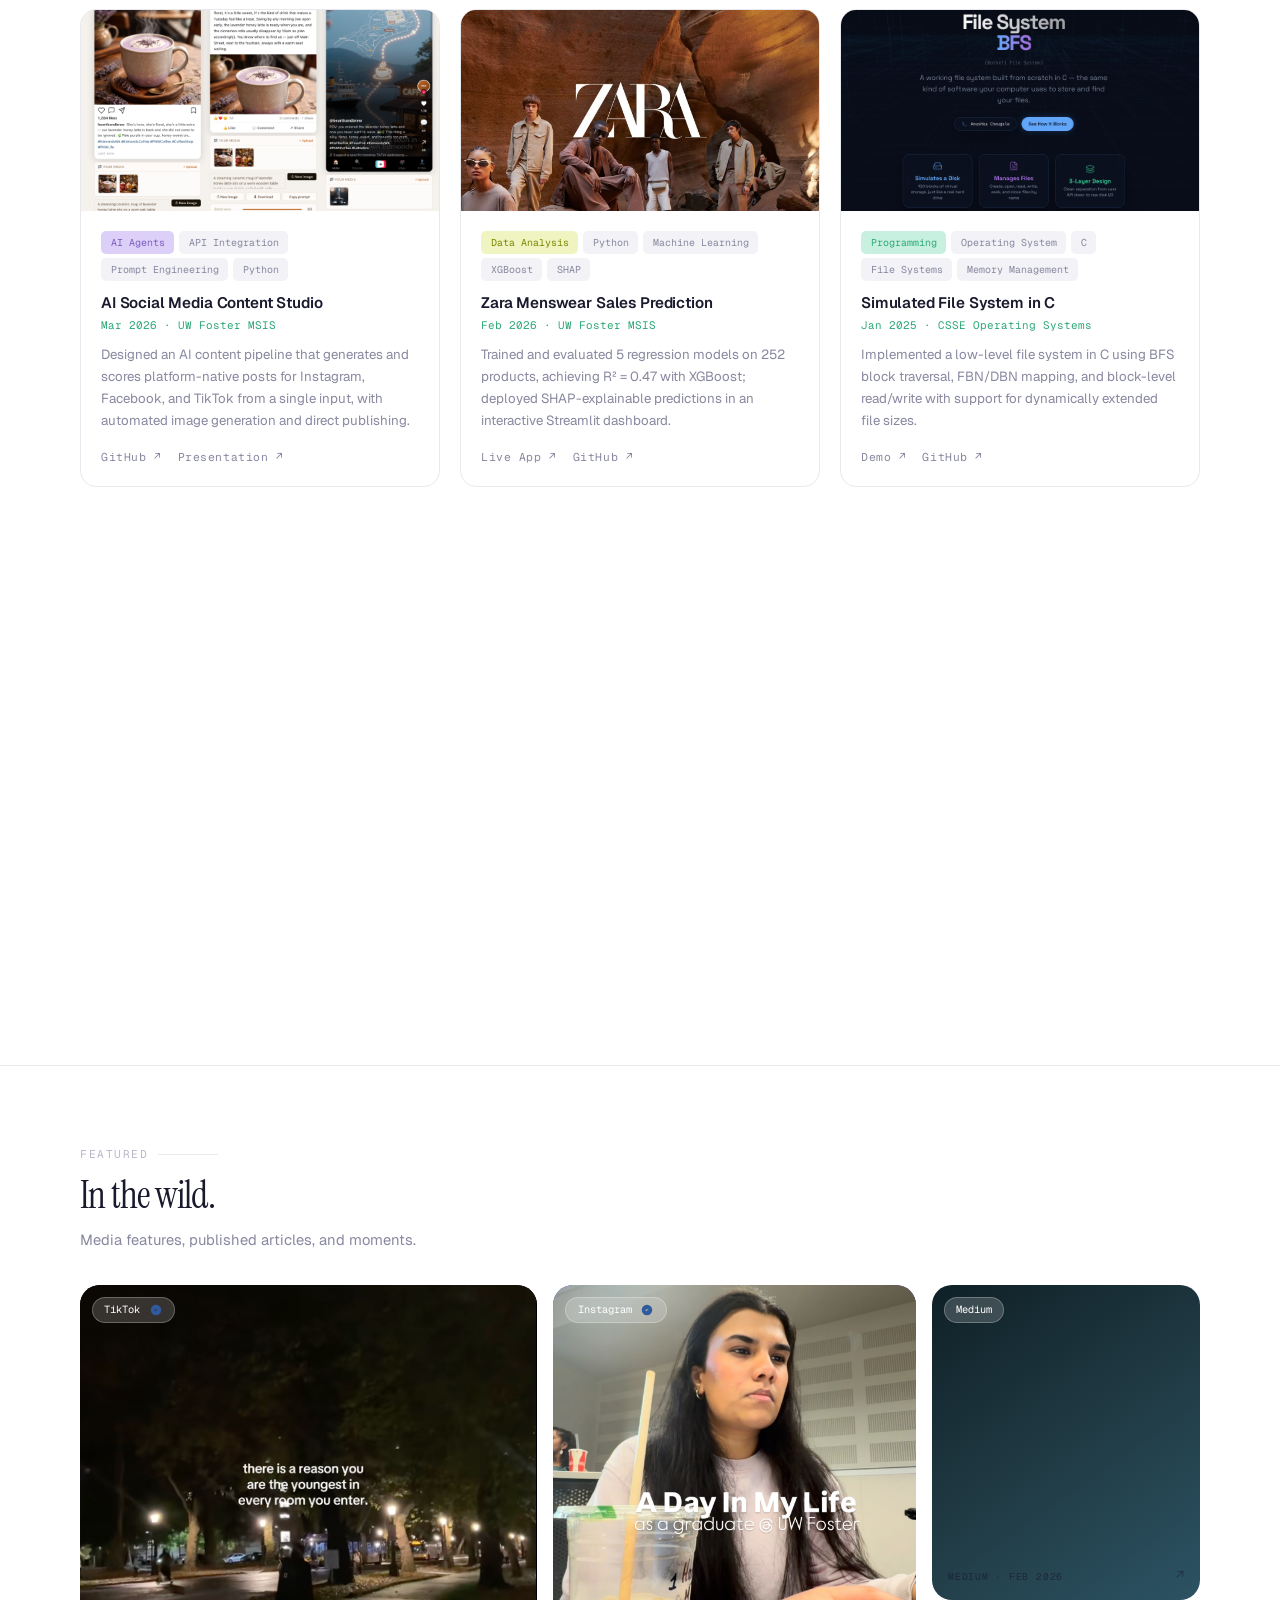
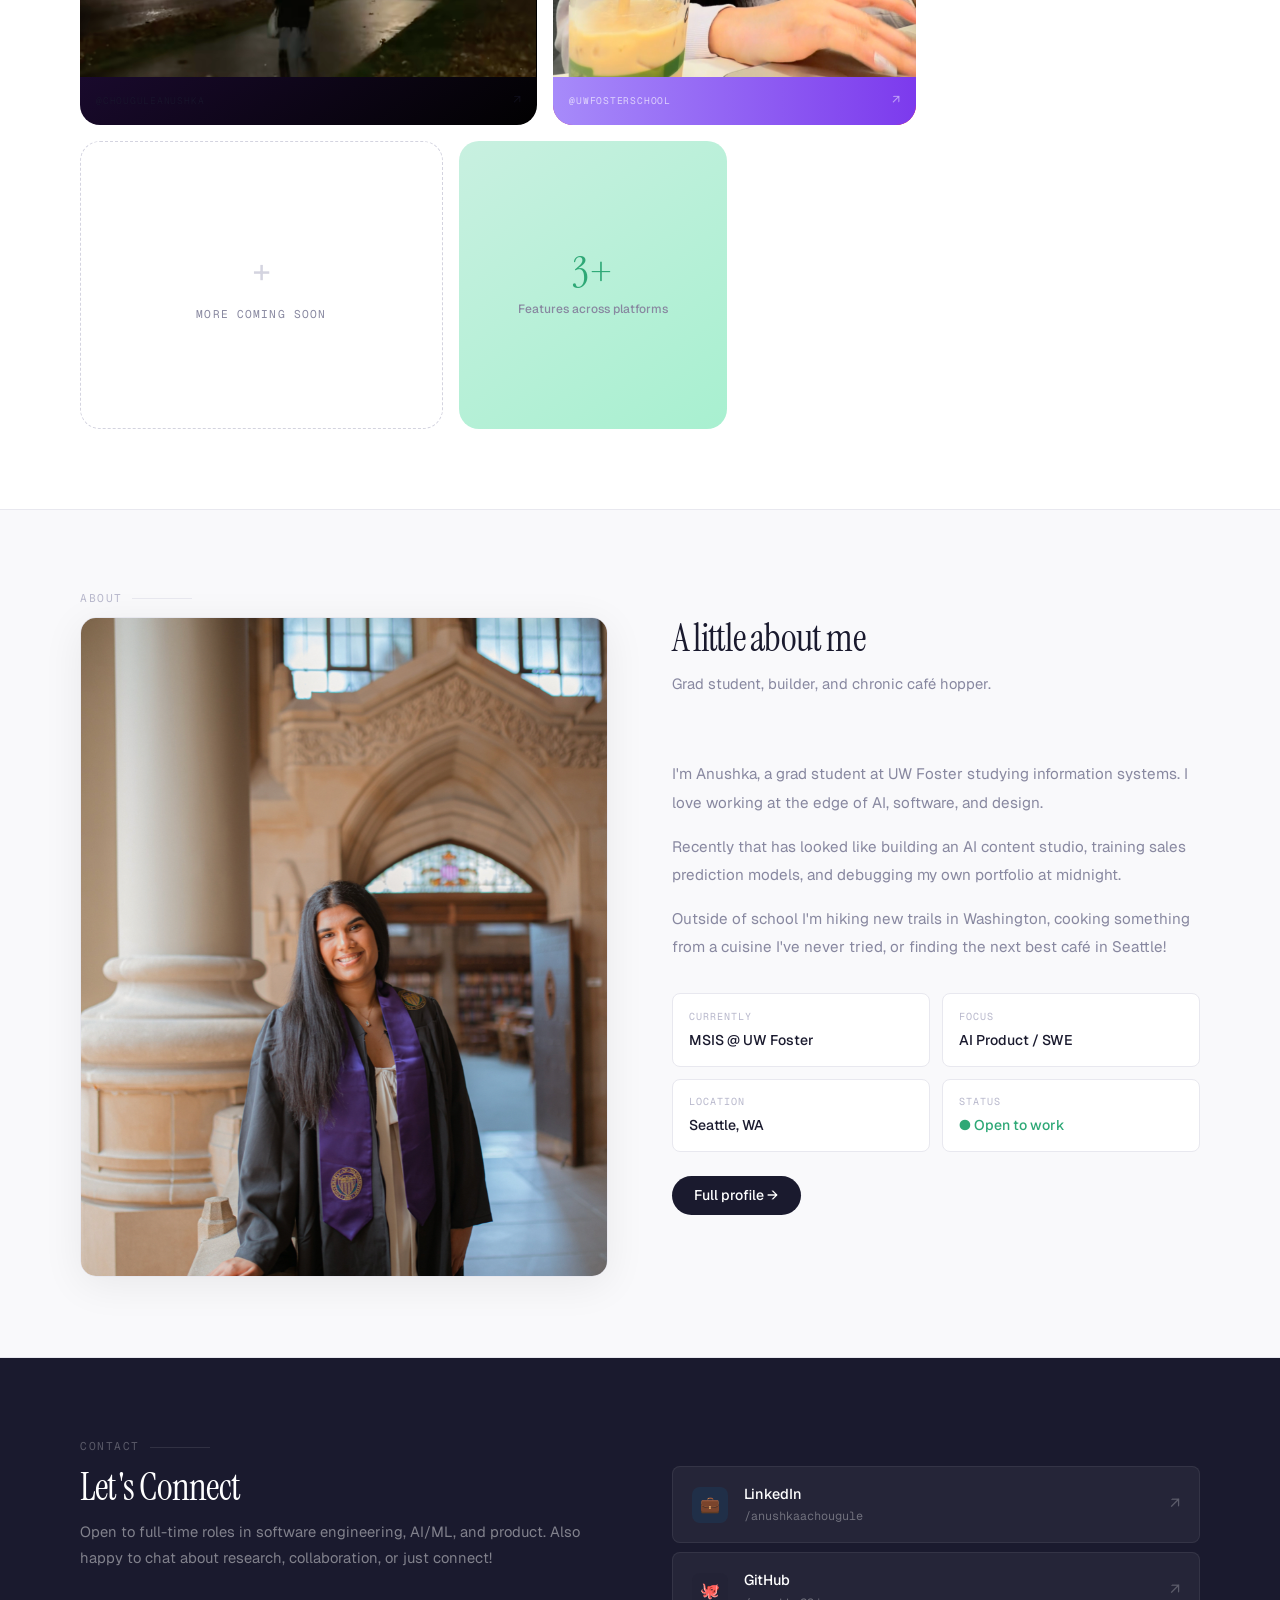
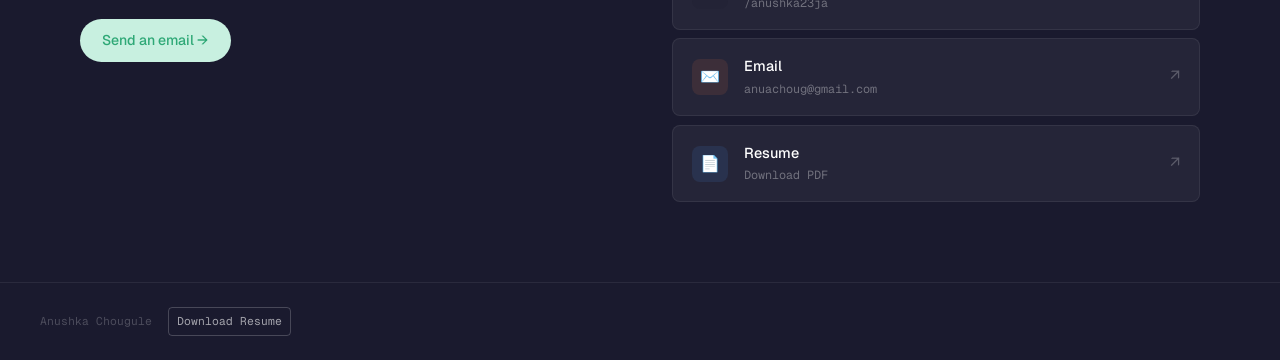
==== commit 2da21583: "updating" ====
--- a/index.html
+++ b/index.html
@@ -144,7 +144,7 @@
   <div class="section-wrap">
     <div class="section-eyebrow">Featured</div>
     <h2 class="section-heading">In the wild.</h2>
-    <p class="section-sub" style="margin-bottom:2rem;">TikToks, press features, published articles, and moments.</p>
+    <p class="section-sub" style="margin-bottom:2rem;">Media features, published articles, and moments.</p>
 
     <div class="featured-grid" id="featured-grid"></div>
   </div>
@@ -161,14 +161,15 @@
       <!-- Photo — set aboutImage in data.js -->
       <div class="about-photo-wrap"><!-- filled by JS --></div>
       <div class="about-text">
-        <div>
-          <h2 class="section-heading">A little about me</h2>
-          <p class="section-sub">Engineer, researcher, designer — with a habit of connecting dots across disciplines.</p>
-        </div>
-        <div class="about-body">
-          <p>I'm a CS grad student at UW passionate about building at the intersection of AI, systems, and design. My work spans agentic AI, full-stack development, and user-centered design.</p>
-          <p>Outside of code, I teach AI curriculum, mentor student researchers, and create content about life as a tech student.</p>
-        </div>
+      <div>
+        <h2 class="section-heading">A little about me</h2>
+        <p class="section-sub">Grad student, builder, and chronic café hopper.</p>
+      </div>
+      <div class="about-body">
+        <p>I'm Anushka, a grad student at UW Foster studying information systems. I love working at the edge of AI, software, and design.</p>
+        <p>Recently that has looked like building an AI content studio, training sales prediction models, and debugging my own portfolio at midnight.</p>
+        <p>Outside of school I'm hiking new trails in Washington, cooking something from a cuisine I've never tried, or finding the next best café in Seattle!</p>
+      </div>
         <div class="about-facts">
           <div class="about-fact">
             <div class="about-fact-label">Currently</div>
--- a/style.css
+++ b/style.css
@@ -2,7 +2,7 @@
    style.css — Anushka Chougule Portfolio
    ============================================================= */
 
-/* ── TOKENS ── */
+/* ── DESIGN TOKENS ───────────────────────────────────────────── */
 :root {
   --white:  #ffffff;
   --off:    #f9f9fb;
@@ -23,6 +23,7 @@
   --radius-sm:  8px;
 }
 
+/* ── RESET & BASE ────────────────────────────────────────────── */
 *, *::before, *::after { box-sizing: border-box; margin: 0; padding: 0; }
 html { scroll-behavior: smooth; }
 body {
@@ -34,7 +35,7 @@
   -webkit-font-smoothing: antialiased;
 }
 
-/* ── NAV ── */
+/* ── NAV ─────────────────────────────────────────────────────── */
 nav {
   position: fixed; top: 0; left: 0; right: 0; z-index: 200;
   display: flex; align-items: center; justify-content: space-between;
@@ -55,13 +56,15 @@
   display: flex; align-items: center; gap: .5rem;
   font-family: 'Geist Mono', monospace; font-size: .75rem; color: var(--muted);
 }
+
+/* Pulsing availability dot */
 .status-dot {
   width: 7px; height: 7px; background: var(--mint-dark);
   border-radius: 50%; animation: pulse 2.5s ease-in-out infinite;
 }
 @keyframes pulse { 0%,100%{opacity:1} 50%{opacity:.35} }
 
-/* ── AC NAME ── */
+/* ── NAV LOGO (AC hover reveal) ─────────────────────────────── */
 .ac-wrap { position: relative; display: inline-flex; align-items: center; }
 .ac-trigger {
   font-family: 'Instrument Serif', serif;
@@ -81,7 +84,75 @@
 .ac-wrap:hover .ac-initials { opacity: 0; position: absolute; pointer-events: none; }
 .ac-wrap:hover .ac-fullname { max-width: 260px; opacity: 1; }
 
-/* ── HERO PHOTO ── */
+/* ── BUTTONS ─────────────────────────────────────────────────── */
+.btn {
+  display: inline-flex; align-items: center; gap: .45rem;
+  padding: .65rem 1.4rem; border-radius: 100px;
+  font-size: .88rem; font-weight: 500; font-family: 'Geist', sans-serif;
+  text-decoration: none; cursor: pointer; transition: all .2s; border: none;
+}
+.btn-dark    { background: var(--text); color: #fff; }
+.btn-dark:hover { background: #2d2d4a; transform: translateY(-1px); }
+.btn-outline { background: transparent; color: var(--text); border: 1.5px solid var(--border2); }
+.btn-outline:hover { border-color: var(--text); transform: translateY(-1px); }
+.btn-mint    { background: var(--mint); color: var(--mint-dark); border: none; }
+.btn-mint:hover { background: #b0e8cc; transform: translateY(-1px); }
+
+/* ── SHARED SECTION STYLES ───────────────────────────────────── */
+.section-wrap { max-width: 1200px; margin: 0 auto; padding: 5rem 2.5rem; }
+.section-eyebrow {
+  font-family: 'Geist Mono', monospace; font-size: .7rem;
+  letter-spacing: .14em; text-transform: uppercase;
+  color: var(--subtle); margin-bottom: .6rem;
+  display: flex; align-items: center; gap: .6rem;
+}
+.section-eyebrow::after { content:''; flex:1; height:1px; background:var(--border); max-width:60px; }
+.section-heading {
+  font-family: 'Instrument Serif', serif;
+  font-size: clamp(1.8rem,3vw,2.6rem); font-weight:400;
+  letter-spacing:-.02em; line-height:1.1; margin-bottom:.7rem;
+}
+.section-sub { color:var(--muted); font-size:.92rem; max-width:520px; line-height:1.75; margin-bottom:2.5rem; }
+
+/* ── HERO ────────────────────────────────────────────────────── */
+#hero {
+  min-height: 100vh;
+  display: grid; grid-template-columns: 1fr 340px;
+  gap: 4rem; align-items: center;
+  padding: 8rem 2.5rem 5rem;
+  max-width: 1200px; margin: 0 auto;
+}
+h1.hero-title {
+  font-family: 'Instrument Serif', serif;
+  font-size: clamp(3rem, 5.5vw, 5rem);
+  font-weight: 400; line-height: 1.06;
+  letter-spacing: -.02em; color: var(--text);
+  margin-bottom: 1.5rem;
+  opacity: 0; animation: fadeUp .6s ease forwards .2s;
+}
+h1.hero-title em { font-style: italic; color: var(--lilac-dark); }
+.hero-desc {
+  font-size: 1rem; color: var(--muted);
+  max-width: 460px; line-height: 1.8; margin-bottom: 2rem;
+  opacity: 0; animation: fadeUp .6s ease forwards .35s;
+}
+.hero-actions {
+  display: flex; gap: .75rem; flex-wrap: wrap;
+  margin-bottom: 2.5rem;
+  opacity: 0; animation: fadeUp .6s ease forwards .5s;
+}
+.hero-chips {
+  display: flex; flex-wrap: wrap; gap: .4rem;
+  opacity: 0; animation: fadeUp .6s ease forwards .65s;
+}
+.chip {
+  display: flex; align-items: center; gap: .35rem;
+  padding: .35rem .8rem; border-radius: 100px;
+  font-size: .75rem; border: 1px solid var(--border);
+  color: var(--muted); background: var(--white);
+}
+
+/* Hero photo */
 .hero-photo-wrap {
   position: relative;
   opacity: 0; animation: fadeUp .7s ease forwards .5s;
@@ -116,80 +187,13 @@
   animation: pulse 2.5s ease-in-out infinite;
 }
 
-/* ── BUTTONS ── */
-.btn {
-  display: inline-flex; align-items: center; gap: .45rem;
-  padding: .65rem 1.4rem; border-radius: 100px;
-  font-size: .88rem; font-weight: 500; font-family: 'Geist', sans-serif;
-  text-decoration: none; cursor: pointer; transition: all .2s; border: none;
-}
-.btn-dark    { background: var(--text); color: #fff; }
-.btn-dark:hover { background: #2d2d4a; transform: translateY(-1px); }
-.btn-outline { background: transparent; color: var(--text); border: 1.5px solid var(--border2); }
-.btn-outline:hover { border-color: var(--text); transform: translateY(-1px); }
-.btn-mint    { background: var(--mint); color: var(--mint-dark); border: none; }
-.btn-mint:hover { background: #b0e8cc; transform: translateY(-1px); }
-
-/* ── HERO ── */
-#hero {
-  min-height: 100vh;
-  display: grid; grid-template-columns: 1fr 340px;
-  gap: 4rem; align-items: center;
-  padding: 8rem 2.5rem 5rem;
-  max-width: 1200px; margin: 0 auto;
-}
-h1.hero-title {
-  font-family: 'Instrument Serif', serif;
-  font-size: clamp(3rem, 5.5vw, 5rem);
-  font-weight: 400; line-height: 1.06;
-  letter-spacing: -.02em; color: var(--text);
-  margin-bottom: 1.5rem;
-  opacity: 0; animation: fadeUp .6s ease forwards .2s;
-}
-h1.hero-title em { font-style: italic; color: var(--lilac-dark); }
-.hero-desc {
-  font-size: 1rem; color: var(--muted);
-  max-width: 460px; line-height: 1.8; margin-bottom: 2rem;
-  opacity: 0; animation: fadeUp .6s ease forwards .35s;
-}
-.hero-actions {
-  display: flex; gap: .75rem; flex-wrap: wrap;
-  margin-bottom: 2.5rem;
-  opacity: 0; animation: fadeUp .6s ease forwards .5s;
-}
-.hero-chips {
-  display: flex; flex-wrap: wrap; gap: .4rem;
-  opacity: 0; animation: fadeUp .6s ease forwards .65s;
-}
-.chip {
-  display: flex; align-items: center; gap: .35rem;
-  padding: .35rem .8rem; border-radius: 100px;
-  font-size: .75rem; border: 1px solid var(--border);
-  color: var(--muted); background: var(--white);
-}
-
+/* Shared fade-up keyframe */
 @keyframes fadeUp {
   from { opacity:0; transform:translateY(18px); }
   to   { opacity:1; transform:translateY(0); }
 }
 
-/* ── SHARED ── */
-.section-wrap { max-width: 1200px; margin: 0 auto; padding: 5rem 2.5rem; }
-.section-eyebrow {
-  font-family: 'Geist Mono', monospace; font-size: .7rem;
-  letter-spacing: .14em; text-transform: uppercase;
-  color: var(--subtle); margin-bottom: .6rem;
-  display: flex; align-items: center; gap: .6rem;
-}
-.section-eyebrow::after { content:''; flex:1; height:1px; background:var(--border); max-width:60px; }
-.section-heading {
-  font-family: 'Instrument Serif', serif;
-  font-size: clamp(1.8rem,3vw,2.6rem); font-weight:400;
-  letter-spacing:-.02em; line-height:1.1; margin-bottom:.7rem;
-}
-.section-sub { color:var(--muted); font-size:.92rem; max-width:520px; line-height:1.75; margin-bottom:2.5rem; }
-
-/* ── TABBED EDITOR ── */
+/* ── TABBED EXPERIENCE EDITOR ────────────────────────────────── */
 #experience { background: var(--off); border-top: 1px solid var(--border); border-bottom: 1px solid var(--border); }
 .tabs-editor {
   border: 1.5px solid var(--border); border-radius: var(--radius);
@@ -225,7 +229,7 @@
 .tab-pane.active { display: block; }
 @keyframes fadeTab { from{opacity:0;transform:translateY(6px)} to{opacity:1;transform:translateY(0)} }
 
-/* experience tab */
+/* Experience timeline */
 .exp-entry { display: flex; gap: 1.2rem; }
 .exp-left { display: flex; flex-direction: column; align-items: center; gap: .4rem; }
 .ln { font-family: 'Geist Mono', monospace; font-size: .65rem; color: var(--subtle); width: 20px; text-align: right; }
@@ -234,49 +238,29 @@
 .exp-content { flex: 1; padding-bottom: .5rem; }
 .exp-header { display: flex; align-items: center; flex-wrap: wrap; gap: .6rem; margin-bottom: .2rem; }
 .exp-role-t { font-size: .95rem; font-weight: 600; letter-spacing: -.01em; }
-.exp-badge {
-  font-family: 'Geist Mono', monospace; font-size: .62rem;
-  padding: .18rem .55rem; border-radius: 100px;
-}
+.exp-badge { font-family: 'Geist Mono', monospace; font-size: .62rem; padding: .18rem .55rem; border-radius: 100px; }
 .exp-company-t { font-size: .82rem; color: var(--muted); margin-bottom: .5rem; }
 .exp-desc-t { font-size: .86rem; color: var(--muted); line-height: 1.7; margin-bottom: .65rem; }
 .exp-stack { display: flex; flex-wrap: wrap; gap: .3rem; }
-.es-tag {
-  font-family: 'Geist Mono', monospace; font-size: .62rem;
-  padding: .18rem .5rem; border-radius: 5px;
-  background: var(--soft); color: var(--muted);
-}
-
-/* education tab */
+.es-tag { font-family: 'Geist Mono', monospace; font-size: .62rem; padding: .18rem .5rem; border-radius: 5px; background: var(--soft); color: var(--muted); }
+
+/* Education grid */
 .edu-grid { display: grid; grid-template-columns: repeat(3, 1fr); gap: 1.25rem; }
-.edu-card {
-  background: var(--off); border: 1px solid var(--border);
-  border-radius: var(--radius); padding: 1.5rem;
-}
-.edu-icon {
-  width: 40px; height: 40px; border-radius: 10px;
-  display: flex; align-items: center; justify-content: center;
-  margin-bottom: 1rem;
-}
+.edu-card { background: var(--off); border: 1px solid var(--border); border-radius: var(--radius); padding: 1.5rem; }
+.edu-icon { width: 40px; height: 40px; border-radius: 10px; display: flex; align-items: center; justify-content: center; margin-bottom: 1rem; }
 .edu-degree { font-size: .95rem; font-weight: 600; letter-spacing: -.01em; margin-bottom: .2rem; }
 .edu-school { font-size: .83rem; color: var(--muted); margin-bottom: .15rem; }
 .edu-year { font-family: 'Geist Mono', monospace; font-size: .68rem; color: var(--subtle); margin-bottom: .5rem; }
 .edu-gpa { font-family: 'Geist Mono', monospace; font-size: .72rem; color: var(--mint-dark); font-weight: 500; margin-bottom: .75rem; }
 .edu-tags { display: flex; flex-wrap: wrap; gap: .3rem; }
 
-/* skills tab */
+/* Skills tab */
 .skills-tab-grid { display: grid; grid-template-columns: 1fr 1fr; gap: 1.8rem; }
-.stg-label {
-  font-family: 'Geist Mono', monospace; font-size: .72rem;
-  letter-spacing: .06em; margin-bottom: .65rem; font-style: italic;
-}
+.stg-label { font-family: 'Geist Mono', monospace; font-size: .72rem; letter-spacing: .06em; margin-bottom: .65rem; font-style: italic; }
 .stg-chips { display: flex; flex-wrap: wrap; gap: .35rem; }
-.stg-chip {
-  font-family: 'Geist Mono', monospace; font-size: .68rem;
-  padding: .28rem .7rem; border-radius: 6px; font-weight: 500;
-}
-
-/* achievements tab */
+.stg-chip { font-family: 'Geist Mono', monospace; font-size: .68rem; padding: .28rem .7rem; border-radius: 6px; font-weight: 500; }
+
+/* Achievements tab */
 .ach-list { display: flex; flex-direction: column; gap: 1rem; }
 .ach-item {
   display: flex; align-items: flex-start; gap: 1rem;
@@ -285,14 +269,11 @@
   transition: border-color .15s;
 }
 .ach-item:hover { border-color: var(--border2); }
-.ach-icon {
-  width: 36px; height: 36px; border-radius: 9px; flex-shrink: 0;
-  display: flex; align-items: center; justify-content: center;
-}
+.ach-icon { width: 36px; height: 36px; border-radius: 9px; flex-shrink: 0; display: flex; align-items: center; justify-content: center; }
 .ach-title { font-size: .9rem; font-weight: 600; margin-bottom: .2rem; letter-spacing: -.01em; }
 .ach-sub { font-size: .82rem; color: var(--muted); line-height: 1.5; }
 
-/* ── PROJECTS ── */
+/* ── PROJECTS ────────────────────────────────────────────────── */
 #projects { background: var(--white); }
 .filter-row { display:flex; gap:.4rem; flex-wrap:wrap; margin-bottom:2.5rem; }
 .pill {
@@ -308,44 +289,29 @@
 .pill.active.lilac  { background:var(--lilac);  color:var(--lilac-dark);  border-color:var(--lilac); }
 .pill.active.peach  { background:var(--peach);  color:var(--peach-dark);  border-color:var(--peach); }
 .pill.active.lemon  { background:var(--lemon);  color:var(--lemon-dark);  border-color:var(--lemon); }
-.proj-grid {
-  display:grid; grid-template-columns:repeat(auto-fill,minmax(320px,1fr));
-  gap:1.25rem;
-}
+
+/* Project cards fade up on scroll via .visible class */
+.proj-grid { display:grid; grid-template-columns:repeat(auto-fill,minmax(320px,1fr)); gap:1.25rem; }
 .proj-card {
   border:1.5px solid var(--border); border-radius:var(--radius);
-  overflow:hidden; background:var(--white);
-  transition:border-color .18s,transform .18s,box-shadow .18s;
-  cursor:pointer;
+  overflow:hidden; background:var(--white); cursor:pointer;
   opacity:0; transform:translateY(12px);
   transition:opacity .4s ease,transform .4s ease,border-color .18s,box-shadow .18s;
 }
 .proj-card.visible { opacity:1; transform:translateY(0); }
 .proj-card:hover { border-color:var(--border2); transform:translateY(-2px); box-shadow:0 8px 30px rgba(0,0,0,.07); }
 .proj-card.hidden { display:none; }
-.proj-thumb {
-  width:100%; aspect-ratio:16/9; overflow:hidden;
-  position:relative;
-}
-.proj-thumb img { 
-  width:100%; height:100%; object-fit:cover; display:block; 
-  transition: transform 0.3s ease;
-}
-.proj-thumb:hover img {
-  transform: scale(1.05);
-}
+.proj-thumb { width:100%; aspect-ratio:16/9; overflow:hidden; position:relative; }
+.proj-thumb img { width:100%; height:100%; object-fit:cover; display:block; transition: transform 0.3s ease; }
+.proj-thumb:hover img { transform: scale(1.05); }
 .proj-thumb-placeholder {
   width:100%; height:100%; position:absolute; inset:0;
   display:flex; align-items:center; justify-content:center;
-  font-family:'Geist Mono',monospace; font-size:.7rem; color:rgba(255,255,255,.5);
-  letter-spacing:.08em;
+  font-family:'Geist Mono',monospace; font-size:.7rem; color:rgba(255,255,255,.5); letter-spacing:.08em;
 }
 .proj-body { padding:1.25rem; }
 .proj-tags { display:flex; flex-wrap:wrap; gap:.3rem; margin-bottom:.75rem; }
-.p-tag {
-  font-family:'Geist Mono',monospace; font-size:.62rem;
-  padding:.2rem .6rem; border-radius:5px;
-}
+.p-tag { font-family:'Geist Mono',monospace; font-size:.62rem; padding:.2rem .6rem; border-radius:5px; }
 .p-tag.mint   { background:var(--mint);   color:var(--mint-dark); }
 .p-tag.sky    { background:var(--sky);    color:var(--sky-dark); }
 .p-tag.lilac  { background:var(--lilac);  color:var(--lilac-dark); }
@@ -356,13 +322,10 @@
 .proj-impact { font-family:'Geist Mono',monospace; font-size:.68rem; color:var(--mint-dark); margin-bottom:.6rem; }
 .proj-desc { font-size:.83rem; color:var(--muted); line-height:1.65; margin-bottom:1rem; }
 .proj-footer { display:flex; gap:1rem; }
-.proj-link {
-  font-family:'Geist Mono',monospace; font-size:.71rem;
-  color:var(--muted); text-decoration:none; letter-spacing:.05em; transition:color .15s;
-}
+.proj-link { font-family:'Geist Mono',monospace; font-size:.71rem; color:var(--muted); text-decoration:none; letter-spacing:.05em; transition:color .15s; }
 .proj-link:hover { color:var(--text); }
 
-/* ── SKILLS ── */
+/* ── SKILLS (bar chart section) ──────────────────────────────── */
 #skills { background:var(--off); border-top:1px solid var(--border); border-bottom:1px solid var(--border); }
 .skills-grid { display:grid; grid-template-columns:repeat(2,1fr); gap:3rem; }
 .skill-group h3 {
@@ -385,7 +348,7 @@
 .sf-peach { background:linear-gradient(90deg,var(--peach-dark),#f0a878); }
 .skill-pct { font-family:'Geist Mono',monospace; font-size:.68rem; color:var(--subtle); width:32px; text-align:right; }
 
-/* ── ABOUT ── */
+/* ── ABOUT SECTION ───────────────────────────────────────────── */
 #about { background: var(--off); border-top: 1px solid var(--border); border-bottom: 1px solid var(--border); }
 .about-grid { display: grid; grid-template-columns: 1fr 1fr; gap: 4rem; align-items: start; }
 .about-photo-wrap {
@@ -404,15 +367,22 @@
 .about-text { display: flex; flex-direction: column; gap: 1.5rem; }
 .about-body { font-size: .95rem; color: var(--muted); line-height: 1.85; }
 .about-body p + p { margin-top: 1rem; }
+
+/* About paragraphs fade up on scroll */
+.about-body p {
+  opacity: 0;
+  transform: translateY(16px);
+  transition: opacity 0.5s ease, transform 0.5s ease;
+}
+.about-body p.visible { opacity: 1; transform: translateY(0); }
+
+/* About fact cards grid */
 .about-facts { display: grid; grid-template-columns: 1fr 1fr; gap: .75rem; margin-top: .5rem; }
-.about-fact {
-  background: var(--white); border: 1px solid var(--border);
-  border-radius: var(--radius-sm); padding: .9rem 1rem;
-}
+.about-fact { background: var(--white); border: 1px solid var(--border); border-radius: var(--radius-sm); padding: .9rem 1rem; }
 .about-fact-label { font-family: 'Geist Mono', monospace; font-size: .63rem; letter-spacing: .1em; text-transform: uppercase; color: var(--subtle); margin-bottom: .25rem; }
 .about-fact-value { font-size: .88rem; font-weight: 500; color: var(--text); }
 
-/* ── ABOUT OVERLAY ── */
+/* ── ABOUT OVERLAY (slide-in panel) ─────────────────────────── */
 .about-overlay {
   position: fixed; inset: 0; z-index: 500;
   opacity: 0; pointer-events: none; transition: opacity .3s ease;
@@ -446,6 +416,8 @@
 }
 .about-close:hover { background: var(--soft); color: var(--text); }
 .about-panel-body { padding: 2rem; flex: 1; }
+
+/* Panel avatar (full-width photo banner) */
 .panel-avatar {
   width: 100%; aspect-ratio: 5/3; border-radius: var(--radius);
   background: linear-gradient(135deg, var(--mint) 0%, var(--sky) 50%, var(--lilac) 100%);
@@ -476,7 +448,7 @@
 .panel-info-key { color: var(--muted); font-size: .82rem; margin-right: auto; }
 .panel-info-val { font-weight: 500; font-size: .85rem; }
 
-/* ── CONTACT ── */
+/* ── CONTACT ─────────────────────────────────────────────────── */
 #contact { background:var(--text); color:var(--white); }
 #contact .section-eyebrow { color:rgba(255,255,255,.28); }
 #contact .section-eyebrow::after { background:rgba(255,255,255,.1); }
@@ -495,7 +467,7 @@
 .cl-handle { font-family:'Geist Mono',monospace; font-size:.74rem; color:rgba(255,255,255,.35); margin-top:.1rem; }
 .cl-arrow { margin-left:auto; color:rgba(255,255,255,.25); font-size:1rem; }
 
-/* ── FOOTER ── */
+/* ── FOOTER ──────────────────────────────────────────────────── */
 footer {
   background:var(--text); border-top:1px solid rgba(255,255,255,.07);
   padding:1.5rem 2.5rem; display:flex; justify-content:space-between; align-items:center;
@@ -508,13 +480,8 @@
 }
 .footer-resume-link:hover { color:var(--white); border-color:rgba(255,255,255,.4); }
 
-/* ── FEATURED ── */
-#featured {
-  background: var(--white);
-  border-top: 1px solid var(--border);
-}
-
-/* Bento grid */
+/* ── FEATURED (bento grid) ───────────────────────────────────── */
+#featured { background: var(--white); border-top: 1px solid var(--border); }
 .featured-grid {
   display: grid;
   grid-template-columns: repeat(12, 1fr);
@@ -524,466 +491,171 @@
 
 /* Card base */
 .featured-card {
-  border-radius: 20px;
-  overflow: hidden;
-  position: relative;
-  cursor: pointer;
+  border-radius: 20px; overflow: hidden; position: relative;
+  cursor: pointer; display: flex; flex-direction: column;
+  text-decoration: none; color: inherit;
   transition: transform 0.25s ease, box-shadow 0.25s ease;
-  display: flex;
-  flex-direction: column;
-  text-decoration: none;
-  color: inherit;
-}
-
-.featured-card:hover {
-  transform: translateY(-5px);
-  box-shadow: 0 20px 60px rgba(0, 0, 0, 0.12);
-}
-
-/* Grid placements */
-.featured-card.fc-tiktok1 {
-  grid-column: span 5;
-  grid-row: span 6;
-}
-
-.featured-card.fc-tiktok2 {
-  grid-column: span 4;
-  grid-row: span 6;
-}
-
-.featured-card.fc-insta {
-  grid-column: span 3;
-  grid-row: span 6;
-}
-
-.featured-card.fc-article {
-  grid-column: span 5;
-  grid-row: span 4;
-}
-
-.featured-card.fc-more {
-  grid-column: span 4;
-  grid-row: span 4;
-}
-
-.featured-card.fc-stat {
-  grid-column: span 3;
-  grid-row: span 4;
-}
-
-/* Card inner visuals */
+}
+.featured-card:hover { transform: translateY(-5px); box-shadow: 0 20px 60px rgba(0,0,0,.12); }
+
+/* Bento column/row spans */
+.featured-card.fc-tiktok1 { grid-column: span 5; grid-row: span 6; }
+.featured-card.fc-tiktok2 { grid-column: span 4; grid-row: span 6; }
+.featured-card.fc-insta   { grid-column: span 3; grid-row: span 6; }
+.featured-card.fc-article { grid-column: span 5; grid-row: span 4; }
+.featured-card.fc-more    { grid-column: span 4; grid-row: span 4; }
+.featured-card.fc-stat    { grid-column: span 3; grid-row: span 4; }
+
+/* Media area */
 .fc-media {
-  flex: 1;
-  position: relative;
-  overflow: hidden;
-  display: flex;
-  align-items: center;
-  justify-content: center;
-  min-height: 0;
-}
-
-.fc-media video,
-.fc-media img {
-  width: 100%;
-  height: 100%;
-  object-fit: cover;
-  display: block;
-}
-
-.fc-icon-bg {
-  width: 100%;
-  height: 100%;
-  display: flex;
-  flex-direction: column;
-  align-items: center;
-  justify-content: center;
-  gap: 0.5rem;
-}
-
-.fc-big-icon {
-  font-size: 3rem;
-  line-height: 1;
-}
-
-.fc-platform-label {
-  font-family: 'Geist Mono', monospace;
-  font-size: 0.62rem;
-  letter-spacing: 0.14em;
-  text-transform: uppercase;
-  opacity: 0.7;
-}
+  flex: 1; position: relative; overflow: hidden;
+  display: flex; align-items: center; justify-content: center; min-height: 0;
+}
+.fc-media video, .fc-media img { width: 100%; height: 100%; object-fit: cover; display: block; }
 
 /* Platform badge pill */
 .fc-badge {
-  position: absolute;
-  top: 0.75rem;
-  left: 0.75rem;
-  background: rgba(255, 255, 255, 0.18);
-  backdrop-filter: blur(12px);
-  border: 1px solid rgba(255, 255, 255, 0.25);
-  border-radius: 100px;
-  padding: 0.25rem 0.7rem;
-  font-size: 0.65rem;
-  font-family: 'Geist Mono', monospace;
-  color: #fff;
-  display: flex;
-  align-items: center;
-  gap: 0.3rem;
-  z-index: 2;
-  white-space: nowrap;
-}
-
-/* Overlay on hover */
+  position: absolute; top: .75rem; left: .75rem;
+  background: rgba(255,255,255,.18); backdrop-filter: blur(12px);
+  border: 1px solid rgba(255,255,255,.25); border-radius: 100px;
+  padding: .25rem .7rem; font-size: .65rem;
+  font-family: 'Geist Mono', monospace; color: #fff;
+  display: flex; align-items: center; gap: .3rem; z-index: 2; white-space: nowrap;
+}
+
+/* Hover overlay */
 .fc-overlay {
-  position: absolute;
-  inset: 0;
-  background: rgba(0, 0, 0, 0.55);
-  opacity: 0;
-  transition: opacity 0.25s;
-  display: flex;
-  flex-direction: column;
-  align-items: center;
-  justify-content: center;
-  padding: 1.5rem;
-  text-align: center;
-  z-index: 3;
-}
-
-.featured-card:hover .fc-overlay {
-  opacity: 1;
-}
-
-.fc-overlay-title {
-  color: #fff;
-  font-size: 0.95rem;
-  font-weight: 600;
-  letter-spacing: -0.01em;
-  line-height: 1.35;
-  margin-bottom: 0.5rem;
-}
-
-.fc-overlay-desc {
-  color: rgba(255, 255, 255, 0.8);
-  font-size: 0.75rem;
-  line-height: 1.55;
-  margin-bottom: 1rem;
-}
-
+  position: absolute; inset: 0;
+  background: rgba(0,0,0,.55); opacity: 0; transition: opacity .25s;
+  display: flex; flex-direction: column; align-items: center; justify-content: center;
+  padding: 1.5rem; text-align: center; z-index: 3;
+}
+.featured-card:hover .fc-overlay { opacity: 1; }
+.fc-overlay-title { color: #fff; font-size: .95rem; font-weight: 600; letter-spacing: -.01em; line-height: 1.35; margin-bottom: .5rem; }
+.fc-overlay-desc { color: rgba(255,255,255,.8); font-size: .75rem; line-height: 1.55; margin-bottom: 1rem; }
 .fc-overlay-link {
-  display: inline-flex;
-  align-items: center;
-  gap: 0.4rem;
-  background: rgba(255, 255, 255, 0.15);
-  border: 1px solid rgba(255, 255, 255, 0.35);
-  backdrop-filter: blur(6px);
-  border-radius: 100px;
-  padding: 0.4rem 1rem;
-  color: #fff;
-  font-size: 0.72rem;
-  font-family: 'Geist Mono', monospace;
-  text-decoration: none;
-  letter-spacing: 0.05em;
-  transition: background 0.15s;
-}
-
-.fc-overlay-link:hover {
-  background: rgba(255, 255, 255, 0.28);
-}
+  display: inline-flex; align-items: center; gap: .4rem;
+  background: rgba(255,255,255,.15); border: 1px solid rgba(255,255,255,.35);
+  backdrop-filter: blur(6px); border-radius: 100px;
+  padding: .4rem 1rem; color: #fff;
+  font-size: .72rem; font-family: 'Geist Mono', monospace;
+  text-decoration: none; letter-spacing: .05em; transition: background .15s;
+}
+.fc-overlay-link:hover { background: rgba(255,255,255,.28); }
 
 /* Footer bar */
-.fc-footer {
-  padding: 0.85rem 1rem;
-  display: flex;
-  align-items: center;
-  justify-content: space-between;
-  flex-shrink: 0;
-}
-
-.fc-footer-source {
-  font-family: 'Geist Mono', monospace;
-  font-size: 0.6rem;
-  letter-spacing: 0.08em;
-  text-transform: uppercase;
-  opacity: 0.65;
-}
-
-.fc-footer-arrow {
-  font-size: 0.8rem;
-  opacity: 0.5;
-}
-
-/* Platform colours */
-.fc-tiktok-bg {
-  background: linear-gradient(145deg, #010101 0%, #1a0a2e 50%, #010101 100%);
-}
-
-.fc-insta-bg {
-  background: linear-gradient(145deg, #405de6, #5851db, #833ab4, #c13584, #e1306c, #fd1d1d);
-}
-
-.fc-article-bg {
-  background: linear-gradient(145deg, #0f2027, #203a43, #2c5364);
-}
-
-.fc-more-bg {
-  background: var(--white);
-  border: 1.5px dashed var(--border2);
-  display: flex;
-  align-items: center;
-  justify-content: center;
-}
-
-.fc-stat-bg {
-  background: linear-gradient(145deg, var(--mint), #a8f0d0);
-}
+.fc-footer { padding: .85rem 1rem; display: flex; align-items: center; justify-content: space-between; flex-shrink: 0; }
+.fc-footer-source { font-family: 'Geist Mono', monospace; font-size: .6rem; letter-spacing: .08em; text-transform: uppercase; opacity: .65; }
+.fc-footer-arrow { font-size: .8rem; opacity: .5; }
+
+/* Platform background gradients */
+.fc-tiktok-bg  { background: linear-gradient(145deg, #010101 0%, #1a0a2e 50%, #010101 100%); }
+.fc-insta-bg   { background: linear-gradient(145deg, #405de6, #5851db, #833ab4, #c13584, #e1306c, #fd1d1d); }
+.fc-article-bg { background: linear-gradient(145deg, #0f2027, #203a43, #2c5364); }
+.fc-more-bg    { background: var(--white); border: 1.5px dashed var(--border2); display: flex; align-items: center; justify-content: center; }
+.fc-stat-bg    { background: linear-gradient(145deg, var(--mint), #a8f0d0); }
 
 /* More card */
-.fc-more-inner {
-  display: flex;
-  flex-direction: column;
-  align-items: center;
-  justify-content: center;
-  gap: 0.6rem;
-  color: var(--muted);
-  font-family: 'Geist Mono', monospace;
-  text-align: center;
-  padding: 1.5rem;
-}
-
-.fc-more-plus {
-  font-size: 2rem;
-  color: var(--border2);
-}
-
-.fc-more-label {
-  font-size: 0.7rem;
-  letter-spacing: 0.1em;
-  text-transform: uppercase;
-}
+.fc-more-inner { display: flex; flex-direction: column; align-items: center; justify-content: center; gap: .6rem; color: var(--muted); font-family: 'Geist Mono', monospace; text-align: center; padding: 1.5rem; }
+.fc-more-plus  { font-size: 2rem; color: var(--border2); }
+.fc-more-label { font-size: .7rem; letter-spacing: .1em; text-transform: uppercase; }
 
 /* Stat card */
-.fc-stat-inner {
-  display: flex;
-  flex-direction: column;
-  align-items: center;
-  justify-content: center;
-  gap: 0.3rem;
-  padding: 1.5rem;
-  height: 100%;
-  text-align: center;
-}
-
-.fc-stat-num {
-  font-family: 'Instrument Serif', serif;
-  font-size: 2.8rem;
-  font-weight: 400;
-  color: var(--mint-dark);
-  line-height: 1;
-}
-
-.fc-stat-desc {
-  font-size: 0.75rem;
-  color: var(--muted);
-  line-height: 1.4;
-  font-weight: 500;
-}
-
-/* Responsive */
+.fc-stat-inner { display: flex; flex-direction: column; align-items: center; justify-content: center; gap: .3rem; padding: 1.5rem; height: 100%; text-align: center; }
+.fc-stat-num   { font-family: 'Instrument Serif', serif; font-size: 2.8rem; font-weight: 400; color: var(--mint-dark); line-height: 1; }
+.fc-stat-desc  { font-size: .75rem; color: var(--muted); line-height: 1.4; font-weight: 500; }
+
+/* ── VIDEO MODAL ─────────────────────────────────────────────── */
+.video-modal {
+  position: fixed; top: 0; left: 0; width: 100%; height: 100%; z-index: 1000;
+  display: flex; align-items: center; justify-content: center;
+  opacity: 0; visibility: hidden; transition: all .3s ease;
+  background: rgba(248,250,252,.95); backdrop-filter: blur(20px);
+}
+.video-modal.active { opacity: 1; visibility: visible; }
+.video-modal-content {
+  position: relative; max-width: 90vw; max-height: 90vh; width: 800px;
+  background: white; border-radius: 16px; overflow: hidden;
+  box-shadow: 0 25px 50px rgba(148,163,184,.25);
+  border: 1px solid rgba(148,163,184,.2);
+}
+.video-modal-close {
+  position: absolute; top: 20px; right: 20px;
+  background: rgba(148,163,184,.1); color: #475569;
+  border: 1px solid rgba(148,163,184,.2);
+  width: 40px; height: 40px; border-radius: 50%;
+  cursor: pointer; font-size: 18px; z-index: 1002;
+  transition: all .3s ease; display: flex; align-items: center; justify-content: center;
+}
+.video-modal-close:hover { background: rgba(148,163,184,.2); color: #334155; transform: scale(1.05); }
+.video-modal-body { width: 100%; height: 100%; min-height: 400px; }
+.video-iframe { width: 100%; height: 100%; min-height: 400px; border: none; border-radius: 16px; }
+
+/* Video thumbnail */
+.video-thumbnail {
+  position: relative; width: 100%; height: 200px;
+  background-size: cover; background-position: center;
+  background-color: rgba(148,163,184,.1);
+  border-radius: 12px; margin-bottom: 1.5rem;
+  cursor: pointer; overflow: hidden; transition: transform .4s ease;
+  border: 1px solid rgba(148,163,184,.1);
+}
+.video-thumbnail:hover { transform: scale(1.02); }
+.play-button {
+  position: absolute; top: 50%; left: 50%; transform: translate(-50%, -50%);
+  width: 60px; height: 60px; background: rgba(255,255,255,.9);
+  border-radius: 50%; display: flex; align-items: center; justify-content: center;
+  transition: all .3s ease; border: 2px solid rgba(148,163,184,.3);
+  box-shadow: 0 8px 25px rgba(148,163,184,.15);
+}
+.play-button svg { width: 24px; height: 24px; color: #475569; margin-left: 2px; }
+.video-thumbnail:hover .play-button {
+  background: #e2e8f0; transform: translate(-50%, -50%) scale(1.1);
+  border-color: #94a3b8; box-shadow: 0 12px 35px rgba(148,163,184,.25);
+}
+.video-card { cursor: pointer; }
+
+/* ── ABOUT SECTION TYPING ANIMATION ─────────────────────────── */
+/* Typewriter effect on the about subtitle */
+.typing-sub {
+  overflow: hidden; white-space: nowrap;
+  border-right: 2px solid var(--mint-dark);
+  width: 0;
+  animation: typing 2.5s steps(50, end) forwards, blink .7s step-end infinite;
+}
+@keyframes typing { from { width: 0 } to { width: 100% } }
+@keyframes blink  { 50% { border-color: transparent } }
+
+/* ── RESPONSIVE ──────────────────────────────────────────────── */
 @media (max-width: 900px) {
-  .featured-grid {
-    grid-template-columns: repeat(6, 1fr);
-    grid-auto-rows: 55px;
-  }
-
-  .featured-card.fc-tiktok1 {
-    grid-column: span 3;
-    grid-row: span 5;
-  }
-
-  .featured-card.fc-tiktok2 {
-    grid-column: span 3;
-    grid-row: span 5;
-  }
-
-  .featured-card.fc-insta {
-    grid-column: span 6;
-    grid-row: span 5;
-  }
-
-  .featured-card.fc-article {
-    grid-column: span 4;
-    grid-row: span 4;
-  }
-
-  .featured-card.fc-more {
-    grid-column: span 2;
-    grid-row: span 4;
-  }
-
-  .featured-card.fc-stat {
-    grid-column: span 6;
-    grid-row: span 3;
-  }
+  .featured-grid { grid-template-columns: repeat(6, 1fr); grid-auto-rows: 55px; }
+  .featured-card.fc-tiktok1 { grid-column: span 3; grid-row: span 5; }
+  .featured-card.fc-tiktok2 { grid-column: span 3; grid-row: span 5; }
+  .featured-card.fc-insta   { grid-column: span 6; grid-row: span 5; }
+  .featured-card.fc-article { grid-column: span 4; grid-row: span 4; }
+  .featured-card.fc-more    { grid-column: span 2; grid-row: span 4; }
+  .featured-card.fc-stat    { grid-column: span 6; grid-row: span 3; }
 }
 
 @media (max-width: 580px) {
-  .featured-grid {
-    grid-template-columns: 1fr 1fr;
-    grid-auto-rows: auto;
-    gap: 0.75rem;
-  }
-
-  .featured-card {
-    grid-column: span 2 !important;
-    grid-row: span 1 !important;
-    min-height: 220px;
-  }
-}
-
-
-
-.video-modal {
-  position: fixed;
-  top: 0;
-  left: 0;
-  width: 100%;
-  height: 100%;
-  z-index: 1000;
-  display: flex;
-  align-items: center;
-  justify-content: center;
-  opacity: 0;
-  visibility: hidden;
-  transition: all 0.3s ease;
-  background: rgba(248, 250, 252, 0.95);
-  backdrop-filter: blur(20px);
-}
-
-.video-modal.active {
-  opacity: 1;
-  visibility: visible;
-}
-
-.video-modal-content {
-  position: relative;
-  max-width: 90vw;
-  max-height: 90vh;
-  width: 800px;
-  background: white;
-  border-radius: 16px;
-  overflow: hidden;
-  box-shadow: 0 25px 50px rgba(148, 163, 184, 0.25);
-  border: 1px solid rgba(148, 163, 184, 0.2);
-}
-
-.video-modal-close {
-  position: absolute;
-  top: 20px;
-  right: 20px;
-  background: rgba(148, 163, 184, 0.1);
-  color: #475569;
-  border: 1px solid rgba(148, 163, 184, 0.2);
-  width: 40px;
-  height: 40px;
-  border-radius: 50%;
-  cursor: pointer;
-  font-size: 18px;
-  z-index: 1002;
-  transition: all 0.3s ease;
-  display: flex;
-  align-items: center;
-  justify-content: center;
-}
-
-.video-modal-close:hover {
-  background: rgba(148, 163, 184, 0.2);
-  color: #334155;
-  transform: scale(1.05);
-}
-
-.video-modal-body {
-  width: 100%;
-  height: 100%;
-  min-height: 400px;
-}
-
-.video-iframe {
-  width: 100%;
-  height: 100%;
-  min-height: 400px;
-  border: none;
-  border-radius: 16px;
-}
-
-/* ── VIDEO THUMBNAIL ── */
-.video-thumbnail {
-  position: relative;
-  width: 100%;
-  height: 200px;
-  background-size: cover;
-  background-position: center;
-  background-color: rgba(148, 163, 184, 0.1);
-  border-radius: 12px;
-  margin-bottom: 1.5rem;
-  cursor: pointer;
-  overflow: hidden;
-  transition: transform 0.4s ease;
-  border: 1px solid rgba(148, 163, 184, 0.1);
-}
-
-.video-thumbnail:hover {
-  transform: scale(1.02);
-}
-
-.play-button {
-  position: absolute;
-  top: 50%;
-  left: 50%;
-  transform: translate(-50%, -50%);
-  width: 60px;
-  height: 60px;
-  background: rgba(255, 255, 255, 0.9);
-  border-radius: 50%;
-  display: flex;
-  align-items: center;
-  justify-content: center;
-  transition: all 0.3s ease;
-  border: 2px solid rgba(148, 163, 184, 0.3);
-  box-shadow: 0 8px 25px rgba(148, 163, 184, 0.15);
-}
-
-.play-button svg {
-  width: 24px;
-  height: 24px;
-  color: #475569;
-  margin-left: 2px; /* Center the play triangle */
-}
-
-.video-thumbnail:hover .play-button {
-  background: #e2e8f0;
-  transform: translate(-50%, -50%) scale(1.1);
-  border-color: #94a3b8;
-  box-shadow: 0 12px 35px rgba(148, 163, 184, 0.25);
-}
-
-.video-card {
-  cursor: pointer;
-}
-
-/* ── RESPONSIVE ── */
-@media(max-width:960px){
-  #hero { grid-template-columns:1fr; padding:7rem 1.5rem 4rem; }
-  .edu-grid { grid-template-columns:1fr; }
-  .skills-tab-grid { grid-template-columns:1fr; gap:1.2rem; }
-  .skills-grid { grid-template-columns:1fr; gap:2rem; }
-  .contact-grid { grid-template-columns:1fr; gap:2.5rem; }
-  .about-grid { grid-template-columns:1fr; }
-  .section-wrap { padding:4rem 1.5rem; }
+  .featured-grid { grid-template-columns: 1fr 1fr; grid-auto-rows: auto; gap: .75rem; }
+  .featured-card { grid-column: span 2 !important; grid-row: span 1 !important; min-height: 220px; }
+}
+
+@media (max-width: 960px) {
+  #hero { grid-template-columns: 1fr; padding: 7rem 1.5rem 4rem; }
+  .edu-grid { grid-template-columns: 1fr; }
+  .skills-tab-grid { grid-template-columns: 1fr; gap: 1.2rem; }
+  .skills-grid { grid-template-columns: 1fr; gap: 2rem; }
+  .contact-grid { grid-template-columns: 1fr; gap: 2.5rem; }
+  .about-grid { grid-template-columns: 1fr; }
+  .section-wrap { padding: 4rem 1.5rem; }
   .tab-pane { padding: 1.5rem; }
-  nav { padding:0 1.5rem; }
-  .nav-links { display:none; }
-}
-@media(max-width:580px){
-  .proj-grid { grid-template-columns:1fr; }
+  nav { padding: 0 1.5rem; }
+  .nav-links { display: none; }
+}
+
+@media (max-width: 580px) {
+  .proj-grid { grid-template-columns: 1fr; }
   .tab-btn { padding: 0 .75rem; font-size: .65rem; }
-}
+}
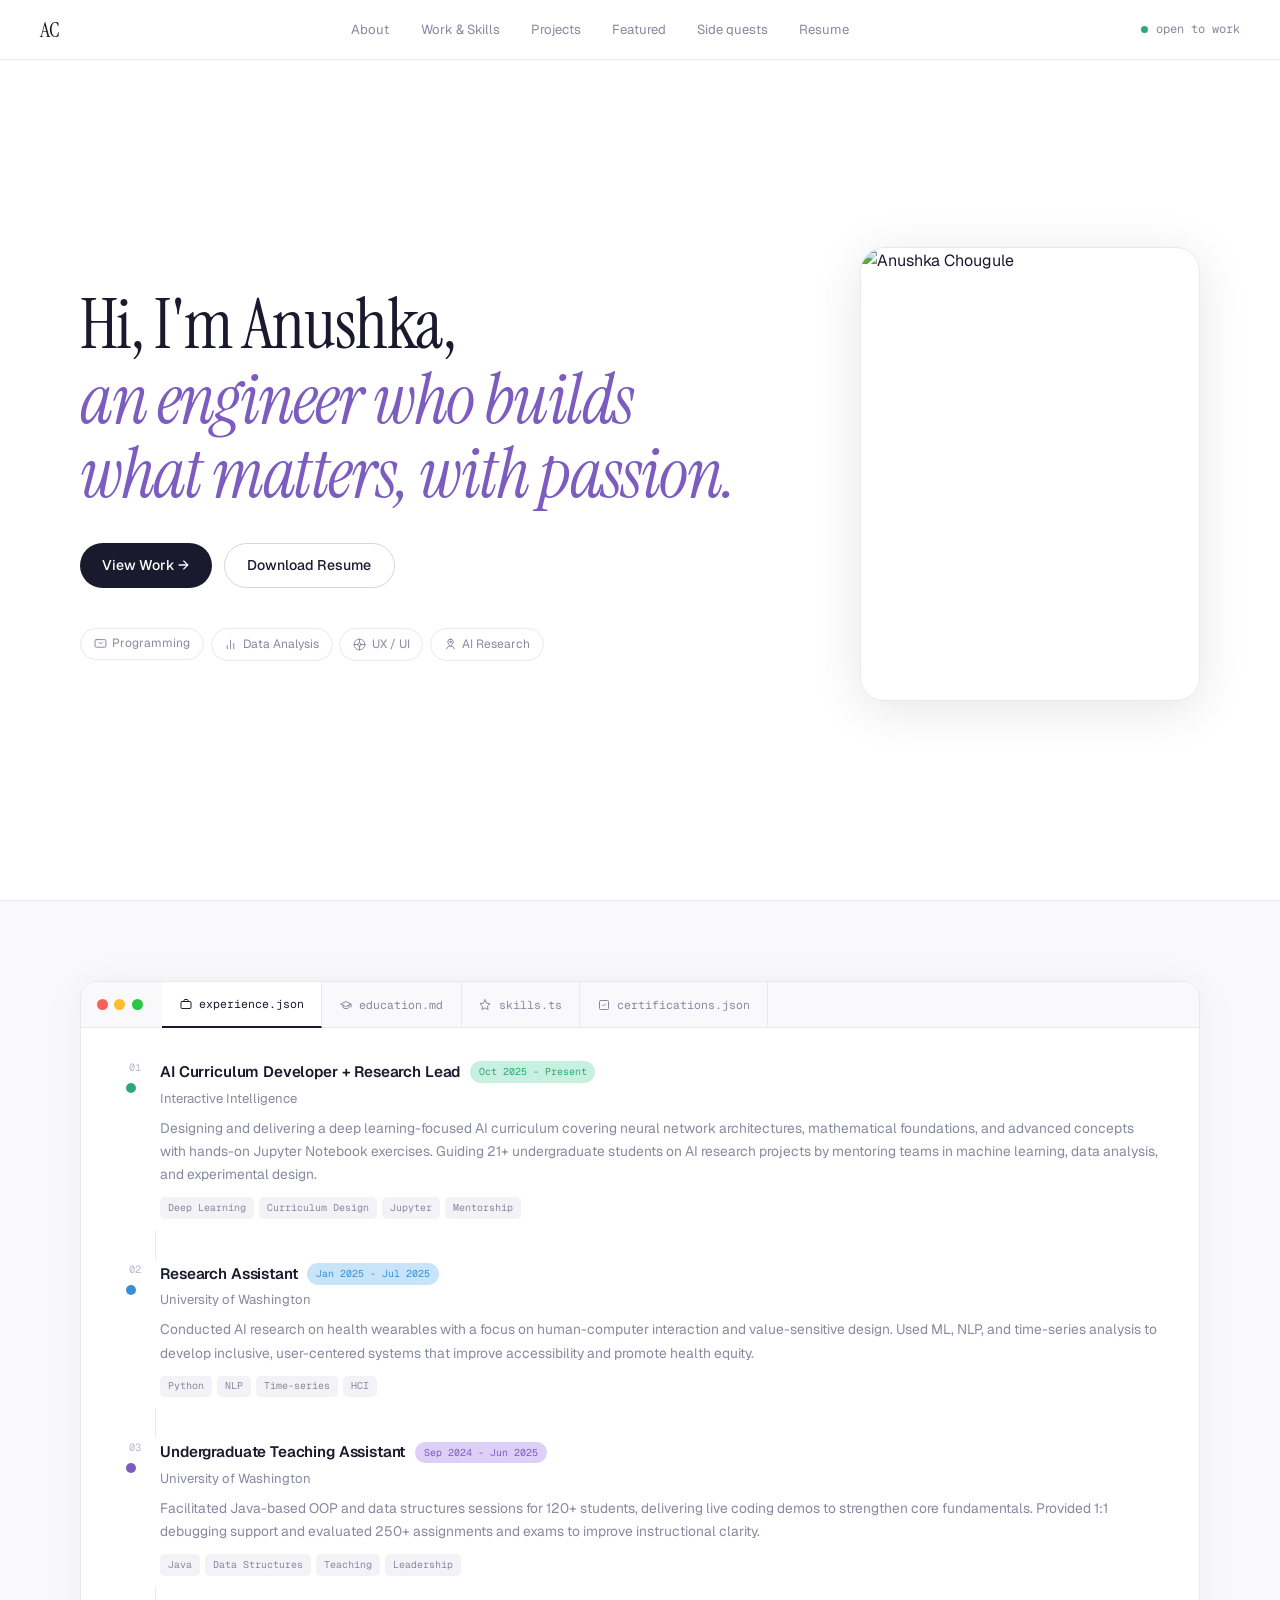
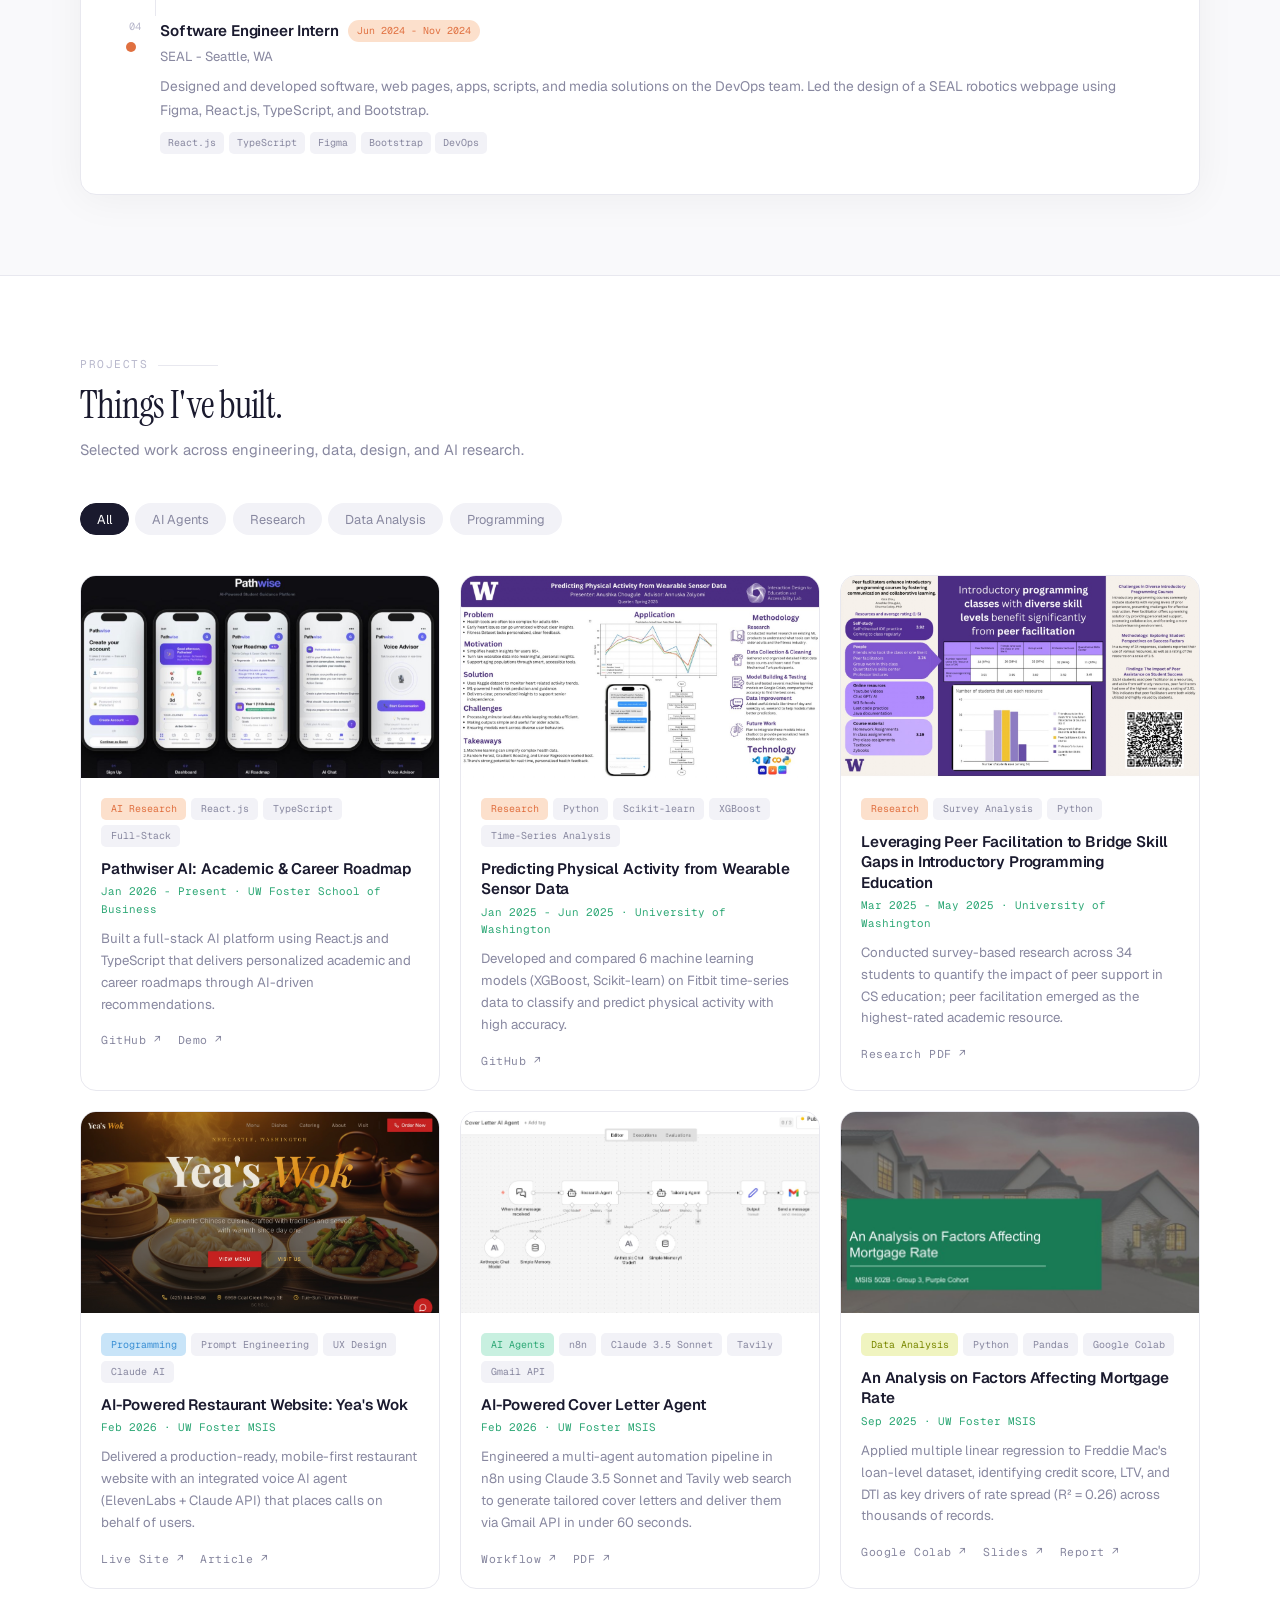
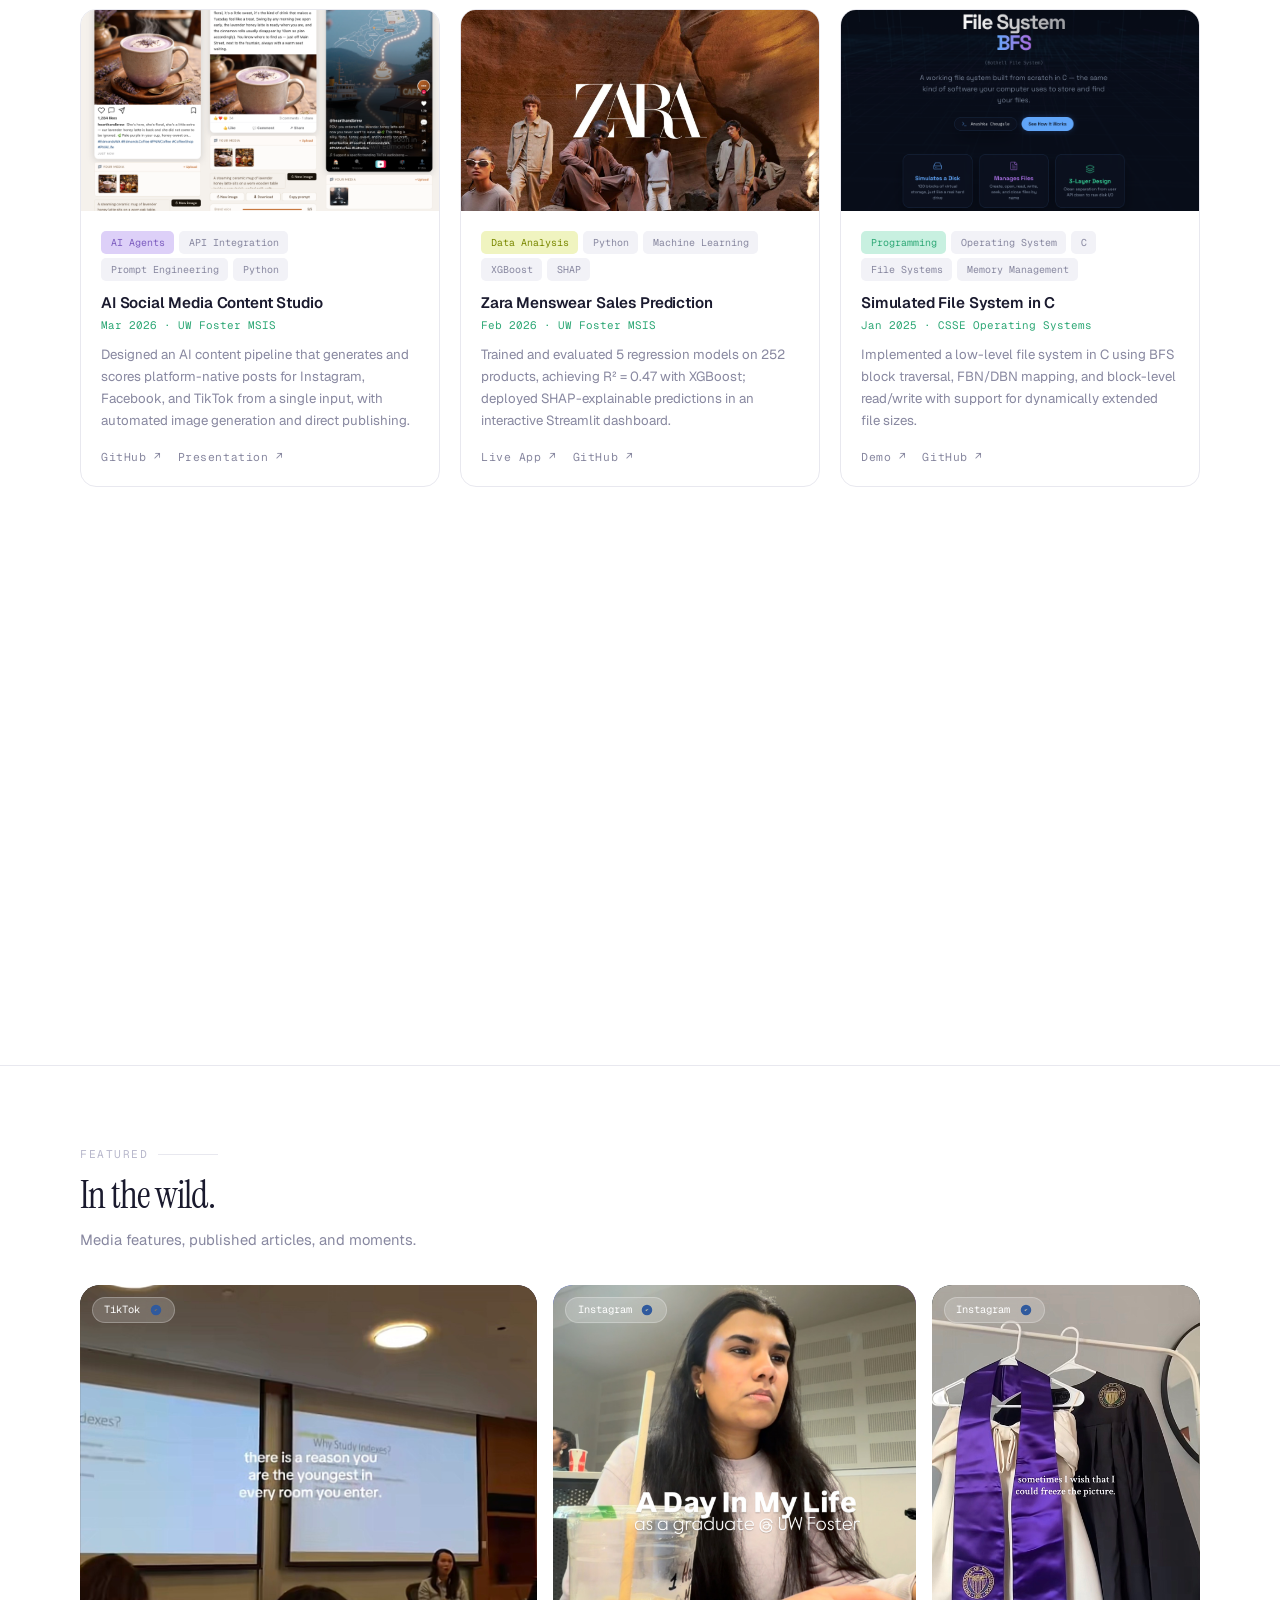
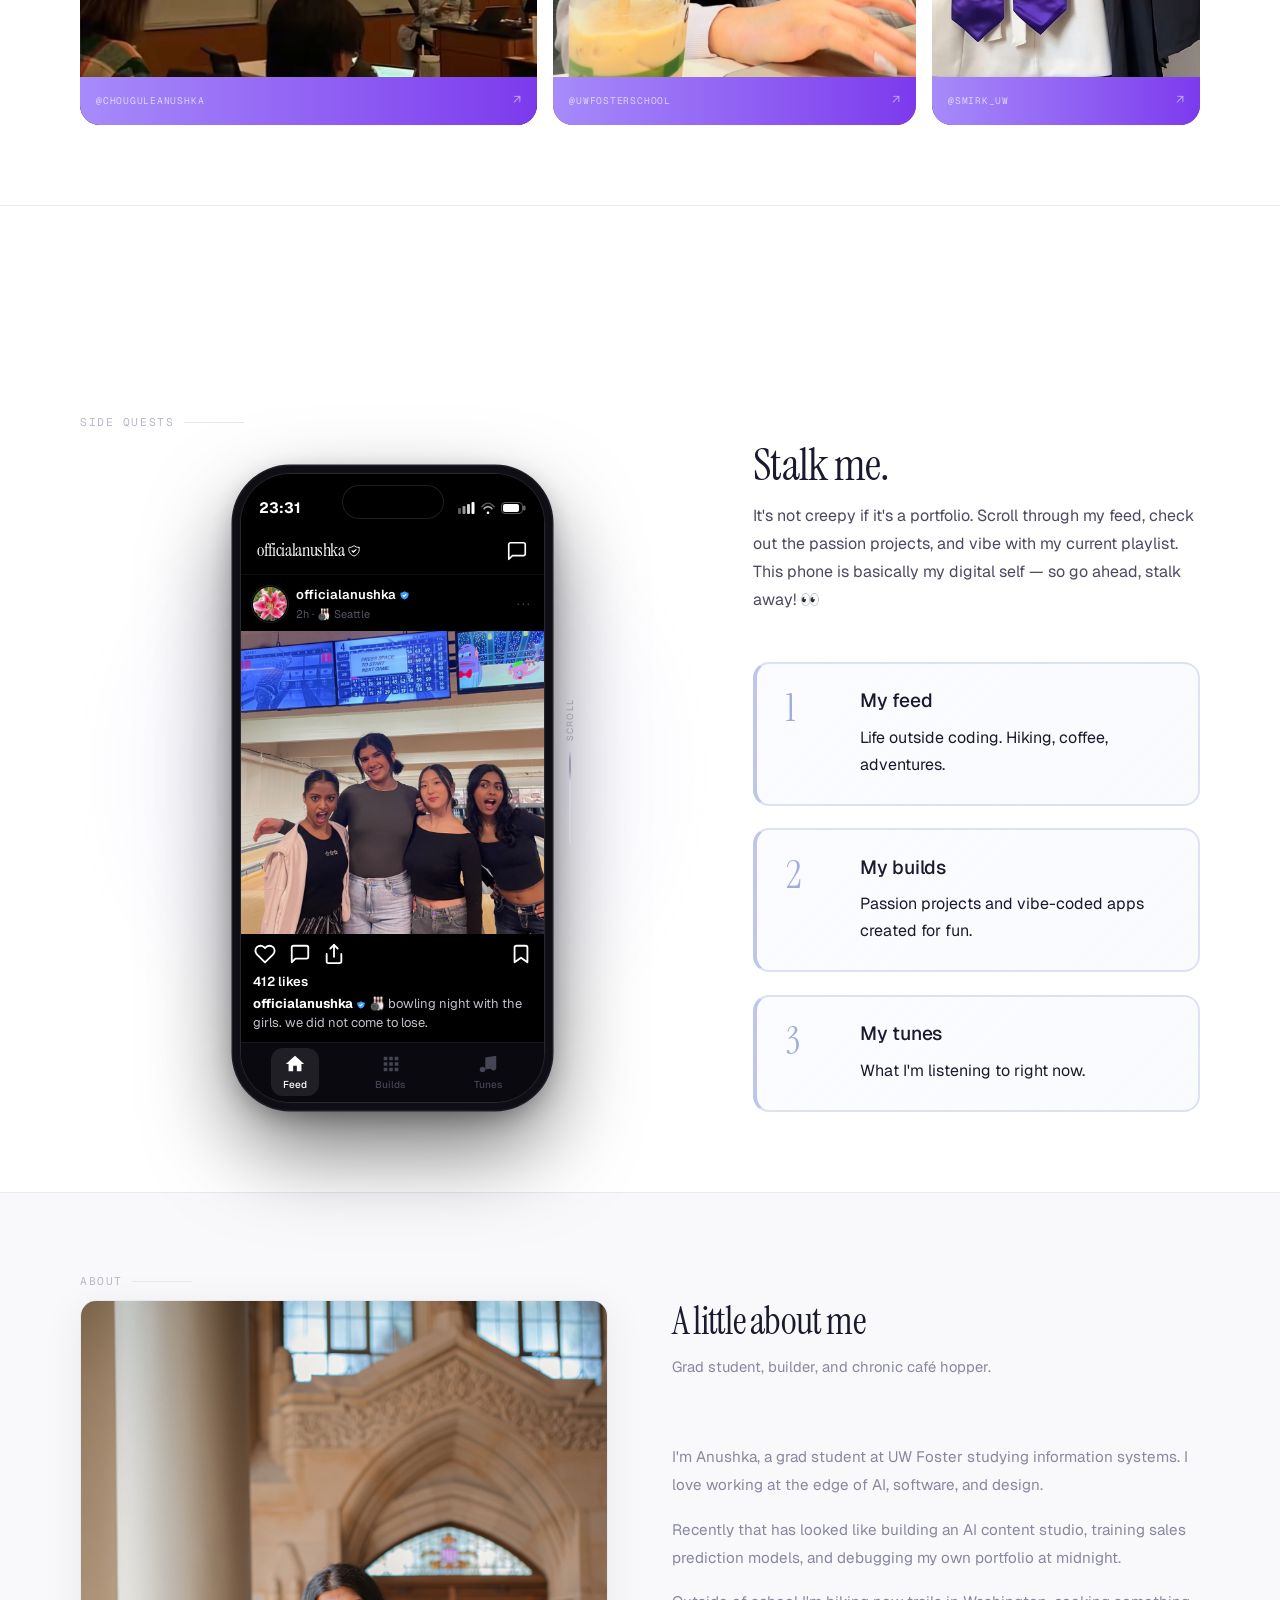
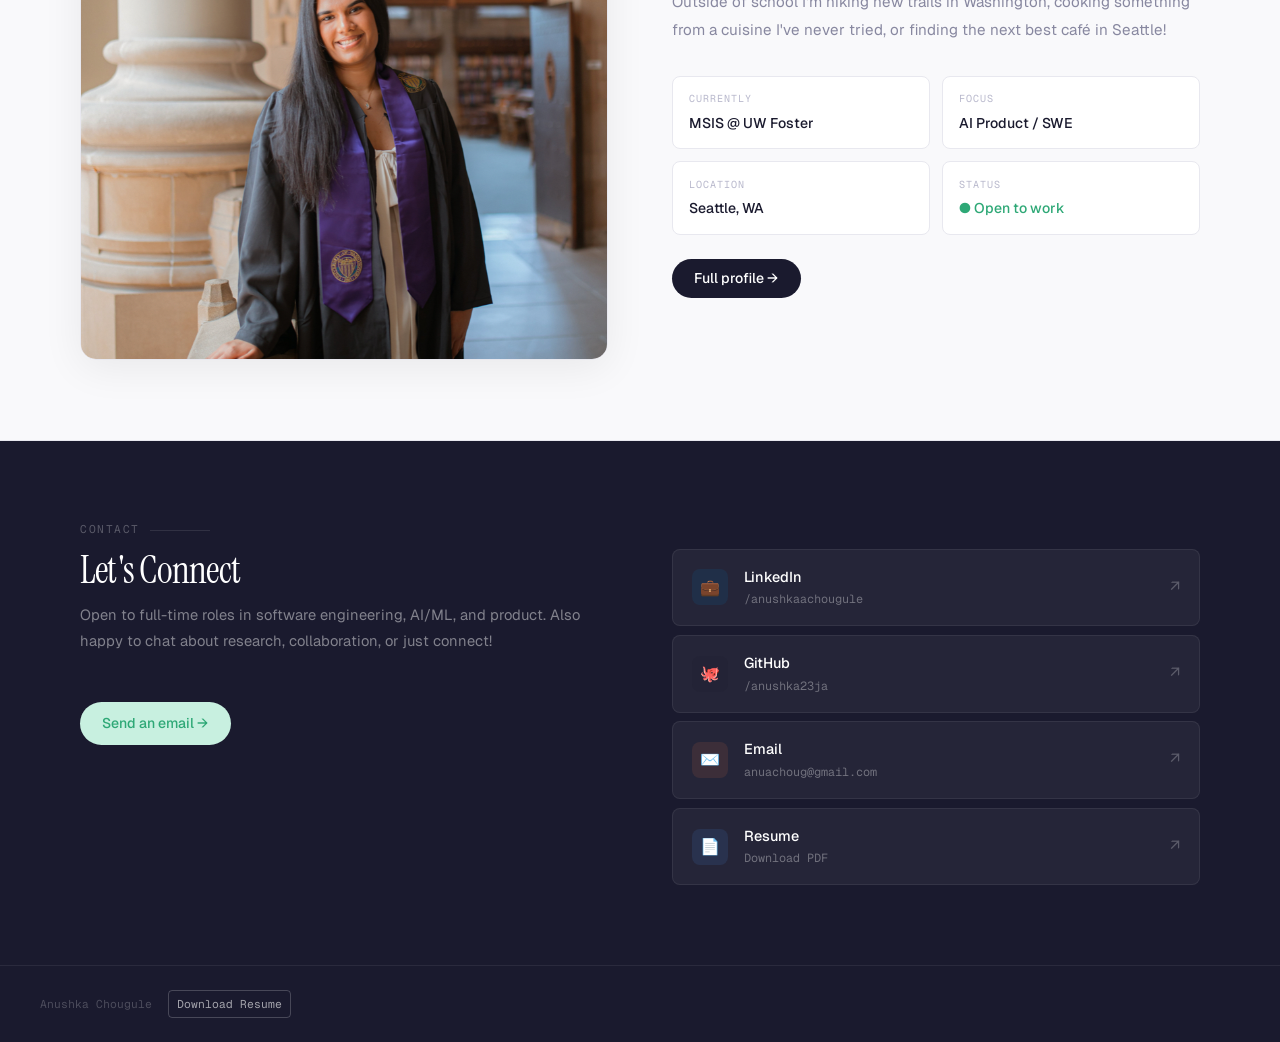
==== commit e528c698: "update site" ====
--- a/index.html
+++ b/index.html
@@ -5,7 +5,7 @@
   <meta name="viewport" content="width=device-width, initial-scale=1.0"/>
   <title>Anushka Chougule — Portfolio</title>
   <link href="https://fonts.googleapis.com/css2?family=Instrument+Serif:ital@0;1&family=Geist+Mono:wght@300;400;500&family=Geist:wght@300;400;500;600&display=swap" rel="stylesheet"/>
-  <link rel="stylesheet" href="style.css"/>
+  <link rel="stylesheet" href="style.css?v=20260314q"/>
 </head>
 <body>
 
@@ -24,7 +24,7 @@
     <li><a href="#experience">Work & Skills</a></li>
     <li><a href="#projects">Projects</a></li>
     <li><a href="#featured">Featured</a></li>
-    <li><a href="#contact">Contact</a></li>
+    <li><a href="#sidequests">Side quests</a></li>
     <li><a href="ChouguleAnushka_Resume (6).pdf" target="_blank">Resume</a></li>
   </ul>
   <div class="nav-status">
@@ -152,6 +152,160 @@
 
 
 <!-- ═══════════════════════════════════════════════
+     SIDE QUESTS
+════════════════════════════════════════════════ -->
+<section id="sidequests">
+  <div class="section-wrap">
+    <div class="section-eyebrow">Side Quests</div>
+    <div class="sq-layout">
+
+      <!-- Left: phone mockup -->
+      <div class="sq-phone-col">
+        <div class="sq-phone-glow"></div>
+
+        <!-- Vertical text on left -->
+        <div class="sq-vertical-text">Scroll through my phone<br>& get to know me</div>
+
+        <!-- Scroll hint bar (lives beside the phone) -->
+        <div class="sq-scroll-hint" aria-hidden="true">
+          <span class="sq-scroll-label">scroll</span>
+          <div class="sq-scroll-track">
+            <div class="sq-scroll-thumb"></div>
+          </div>
+        </div>
+
+        <div class="phone-mockup">
+          <!-- Dynamic island -->
+          <div class="phone-island"></div>
+
+          <!-- Status bar -->
+          <div class="phone-statusbar">
+            <span class="phone-time" id="phoneTime">9:41</span>
+            <div class="phone-status-icons">
+              <!-- Signal bars -->
+              <svg width="17" height="12" viewBox="0 0 17 12" fill="none" aria-hidden="true">
+                <rect x="0"    y="6" width="3" height="6"  rx="1" fill="white" opacity=".35"/>
+                <rect x="4.5"  y="4" width="3" height="8"  rx="1" fill="white" opacity=".6"/>
+                <rect x="9"    y="2" width="3" height="10" rx="1" fill="white" opacity=".82"/>
+                <rect x="13.5" y="0" width="3" height="12" rx="1" fill="white"/>
+              </svg>
+              <!-- Wifi -->
+              <svg width="16" height="12" viewBox="0 0 20 15" fill="white" aria-hidden="true">
+                <path opacity=".35" d="M1 5.5C4.5 2 7.5.5 10 .5s5.5 1.5 9 5l-1.4 1.6C14.5 4 12 2.3 10 2.3S5.5 4 2.4 7.1L1 5.5z"/>
+                <path opacity=".65" d="M3.8 8.2C6.2 5.8 8.1 4.8 10 4.8s3.8 1 6.2 3.4L14.8 9.7C13 7.8 11.5 6.9 10 6.9S7 7.8 5.2 9.7L3.8 8.2z"/>
+                <circle cx="10" cy="13.5" r="1.6"/>
+              </svg>
+              <!-- Battery -->
+              <svg width="25" height="12" viewBox="0 0 25 12" fill="none" aria-hidden="true">
+                <rect x="0.5" y="0.5" width="21" height="11" rx="3.5" stroke="white" stroke-opacity=".35"/>
+                <rect x="22" y="3.5" width="2.5" height="5" rx="1.25" fill="white" fill-opacity=".4"/>
+                <rect x="2" y="2" width="16" height="8" rx="2" fill="white"/>
+              </svg>
+            </div>
+          </div>
+
+          <!-- Screens -->
+          <div class="phone-screens-wrap">
+
+            <!-- FEED screen -->
+            <div class="pscreen active" id="pscreen-feed">
+              <div class="pfeed-header">
+                <span class="pfeed-title">officialanushka <svg width="14" height="14" viewBox="0 0 24 24" fill="#3b9eff" style="vertical-align:middle;margin-bottom:1px" aria-label="verified"><path d="M9 12l2 2 4-4m5.618-4.016A11.955 11.955 0 0112 2.944a11.955 11.955 0 01-8.618 3.04A12.02 12.02 0 003 9c0 5.591 3.824 10.29 9 11.622C17.176 19.29 21 14.591 21 9a12.02 12.02 0 00-.382-3.016z" stroke="#fff" stroke-width="1.5" stroke-linecap="round" stroke-linejoin="round" fill="none"/><path d="M9 12l2 2 4-4" stroke="#fff" stroke-width="2" stroke-linecap="round" stroke-linejoin="round"/></svg></span>
+                <svg width="22" height="22" viewBox="0 0 24 24" fill="none" stroke="white" stroke-width="1.8" stroke-linecap="round" stroke-linejoin="round" aria-hidden="true"><path d="M21 15a2 2 0 0 1-2 2H7l-4 4V5a2 2 0 0 1 2-2h14a2 2 0 0 1 2 2z"/></svg>
+              </div>
+              <div id="pfeed-posts"></div>
+            </div>
+
+            <!-- BUILDS screen -->
+            <div class="pscreen" id="pscreen-apps">
+              <div class="pfeed-header">
+                <span class="pfeed-title">my builds ✦</span>
+                <span class="pfeed-sub">tap to visit</span>
+              </div>
+              <div id="papp-grid"></div>
+            </div>
+
+            <!-- TUNES screen -->
+            <div class="pscreen" id="pscreen-tunes">
+              <div class="pfeed-header">
+                <span class="pfeed-title">now playing ✦</span>
+                <svg width="18" height="18" viewBox="0 0 24 24" fill="none" stroke="rgba(255,255,255,.5)" stroke-width="2" stroke-linecap="round"><circle cx="12" cy="12" r="3"/><path d="M19.07 4.93a10 10 0 0 1 0 14.14M15.54 8.46a5 5 0 0 1 0 7.07"/><path d="M4.93 4.93a10 10 0 0 0 0 14.14M8.46 8.46a5 5 0 0 0 0 7.07"/></svg>
+              </div>
+              <div id="ptunes-list"></div>
+            </div>
+
+          </div>
+
+          <!-- Bottom nav (visible by default since feed is default) -->
+          <div class="phone-navbar pnav-visible" id="phoneNavbar">
+            <button class="pnav-btn active" id="pnav-feed" onclick="switchPScreen('feed')">
+              <svg width="22" height="22" viewBox="0 0 24 24" fill="currentColor" aria-hidden="true"><path d="M10 20v-6h4v6h5v-8h3L12 3 2 12h3v8z"/></svg>
+              <span>Feed</span>
+            </button>
+            <button class="pnav-btn" id="pnav-apps" onclick="switchPScreen('apps')">
+              <svg width="22" height="22" viewBox="0 0 24 24" fill="currentColor" aria-hidden="true"><path d="M4 4h4v4H4V4zm6 0h4v4h-4V4zm6 0h4v4h-4V4zM4 10h4v4H4v-4zm6 0h4v4h-4v-4zm6 0h4v4h-4v-4zM4 16h4v4H4v-4zm6 0h4v4h-4v-4zm6 0h4v4h-4v-4z"/></svg>
+              <span>Builds</span>
+            </button>
+            <button class="pnav-btn" id="pnav-tunes" onclick="switchPScreen('tunes')">
+              <svg width="22" height="22" viewBox="0 0 24 24" fill="currentColor" aria-hidden="true"><path d="M9 18V5l12-2v13"/><circle cx="6" cy="18" r="3"/><circle cx="18" cy="16" r="3"/></svg>
+              <span>Tunes</span>
+            </button>
+          </div>
+        </div>
+      </div>
+
+      <!-- Right: intro text -->
+      <div class="sq-intro">
+        <div class="sq-content">
+          <h2 class="section-heading sq-heading-animated" style="font-size: 2.8rem; line-height: 1.1;">Stalk me.</h2>
+          <p class="section-sub sq-sub-animated" style="margin-bottom:3rem; font-size: 1rem; color: #4a4a62;">It's not creepy if it's a portfolio. Scroll through my feed, check out the passion projects, and vibe with my current playlist. This phone is basically my digital self — so go ahead, stalk away! 👀</p>
+
+          <div class="sq-hints" style="margin-top: 2rem;">
+            <div class="sq-hint sq-hint-1">
+              <div class="sq-hint-card">
+                <div class="sq-hint-top">
+                  <div class="sq-hint-number">1</div>
+                </div>
+                <div class="sq-hint-content">
+                  <strong>My feed</strong>
+                  <p>Life outside coding. Hiking, coffee, adventures.</p>
+                </div>
+              </div>
+            </div>
+
+            <div class="sq-hint sq-hint-2">
+              <div class="sq-hint-card">
+                <div class="sq-hint-top">
+                  <div class="sq-hint-number">2</div>
+                </div>
+                <div class="sq-hint-content">
+                  <strong>My builds</strong>
+                  <p>Passion projects and vibe-coded apps created for fun.</p>
+                </div>
+              </div>
+            </div>
+
+            <div class="sq-hint sq-hint-3">
+              <div class="sq-hint-card">
+                <div class="sq-hint-top">
+                  <div class="sq-hint-number">3</div>
+                </div>
+                <div class="sq-hint-content">
+                  <strong>My tunes</strong>
+                  <p>What I'm listening to right now.</p>
+                </div>
+              </div>
+            </div>
+          </div>
+        </div>
+      </div>
+
+    </div>
+  </div>
+</section>
+
+
+<!-- ═══════════════════════════════════════════════
      ABOUT
 ════════════════════════════════════════════════ -->
 <section id="about">
@@ -244,8 +398,9 @@
 <!-- ═══════════════════════════════════════════════
      SCRIPTS — load data first, then main
 ════════════════════════════════════════════════ -->
-<script src="data.js"></script>
-<script src="main.js"></script>
+<script src="data.js?v=20260314q"></script>
+<script src="main.js?v=20260314q"></script>
+<script src="phone.js?v=20260314q"></script>
 
 </body>
 </html>
--- a/style.css
+++ b/style.css
@@ -65,24 +65,54 @@
 @keyframes pulse { 0%,100%{opacity:1} 50%{opacity:.35} }
 
 /* ── NAV LOGO (AC hover reveal) ─────────────────────────────── */
-.ac-wrap { position: relative; display: inline-flex; align-items: center; }
+.ac-wrap {
+  position: relative;
+  display: inline-flex;
+  align-items: center;
+  transition: all 0.3s ease;
+}
 .ac-trigger {
   font-family: 'Instrument Serif', serif;
-  font-size: 1.35rem; font-weight: 400;
-  color: var(--text); letter-spacing: -.01em;
-  cursor: pointer; background: none; border: none;
-  padding: 0; display: flex; align-items: center;
-  overflow: hidden;
-}
-.ac-initials { display: inline-block; transition: opacity .22s ease; }
+  font-size: 1.35rem;
+  font-weight: 400;
+  color: #1a1a2e;
+  letter-spacing: -.01em;
+  cursor: pointer;
+  background: none;
+  border: none;
+  padding: 0;
+  display: flex;
+  align-items: center;
+  overflow: visible;
+}
+.ac-initials {
+  display: inline-block;
+  transition: all 0.3s cubic-bezier(.23,1,.32,1);
+  color: #1a1a2e;
+}
 .ac-fullname {
   display: inline-block;
-  max-width: 0; opacity: 0; overflow: hidden; white-space: nowrap;
-  transition: max-width .38s cubic-bezier(.23,1,.32,1), opacity .28s ease;
+  max-width: 0;
+  opacity: 0;
+  overflow: hidden;
+  white-space: nowrap;
+  transition: all 0.4s cubic-bezier(.23,1,.32,1);
   letter-spacing: .01em;
-}
-.ac-wrap:hover .ac-initials { opacity: 0; position: absolute; pointer-events: none; }
-.ac-wrap:hover .ac-fullname { max-width: 260px; opacity: 1; }
+  color: #1a1a2e;
+  font-size: 1.35rem;
+  font-weight: 400;
+  margin-left: 0;
+}
+.ac-wrap:hover .ac-initials {
+  opacity: 0;
+  max-width: 0;
+  margin-right: 0;
+}
+.ac-wrap:hover .ac-fullname {
+  max-width: 300px;
+  opacity: 1;
+  margin-left: 0;
+}
 
 /* ── BUTTONS ─────────────────────────────────────────────────── */
 .btn {
@@ -503,8 +533,6 @@
 .featured-card.fc-tiktok2 { grid-column: span 4; grid-row: span 6; }
 .featured-card.fc-insta   { grid-column: span 3; grid-row: span 6; }
 .featured-card.fc-article { grid-column: span 5; grid-row: span 4; }
-.featured-card.fc-more    { grid-column: span 4; grid-row: span 4; }
-.featured-card.fc-stat    { grid-column: span 3; grid-row: span 4; }
 
 /* Media area */
 .fc-media {
@@ -633,8 +661,6 @@
   .featured-card.fc-tiktok2 { grid-column: span 3; grid-row: span 5; }
   .featured-card.fc-insta   { grid-column: span 6; grid-row: span 5; }
   .featured-card.fc-article { grid-column: span 4; grid-row: span 4; }
-  .featured-card.fc-more    { grid-column: span 2; grid-row: span 4; }
-  .featured-card.fc-stat    { grid-column: span 6; grid-row: span 3; }
 }
 
 @media (max-width: 580px) {
@@ -658,4 +684,779 @@
 @media (max-width: 580px) {
   .proj-grid { grid-template-columns: 1fr; }
   .tab-btn { padding: 0 .75rem; font-size: .65rem; }
+}
+
+/* ── SIDE QUESTS — PHONE MOCKUP ─────────────────────────────── */
+#sidequests {
+  border-top: 1px solid var(--border);
+  padding-top: 8rem !important;
+}
+
+.sq-layout {
+  display: grid;
+  grid-template-columns: 1fr;
+  gap: 3.5rem;
+  align-items: start;
+}
+@media (min-width: 900px) {
+  .sq-layout { grid-template-columns: 1.4fr 1fr; gap: 3rem; }
+}
+
+.sq-intro {
+  align-self: start;
+}
+
+#sidequests .section-eyebrow {
+  margin-left: auto;
+  text-align: right;
+  margin-right: 0;
+}
+
+#sidequests .section-heading {
+  color: #1a1a2e;
+}
+#sidequests .section-sub {
+  color: #1a1a2e;
+}
+
+.sq-content {
+  opacity: 0;
+  animation: fadeInUp 0.8s ease-out forwards;
+  animation-play-state: paused;
+}
+.sq-content.visible {
+  animation-play-state: running;
+}
+.sq-heading-animated {
+  animation: slideInLeft 0.7s cubic-bezier(0.34, 1.56, 0.64, 1) forwards;
+  animation-play-state: paused;
+}
+.sq-heading-animated.visible {
+  animation-play-state: running;
+}
+.sq-sub-animated {
+  animation: slideInLeft 0.8s cubic-bezier(0.34, 1.56, 0.64, 1) 0.1s forwards;
+  opacity: 0;
+  animation-play-state: paused;
+}
+.sq-sub-animated.visible {
+  animation-play-state: running;
+}
+@keyframes slideInLeft {
+  from {
+    opacity: 0;
+    transform: translateX(-40px);
+  }
+  to {
+    opacity: 1;
+    transform: translateX(0);
+  }
+}
+@keyframes fadeInUp {
+  from {
+    opacity: 0;
+    transform: translateY(20px);
+  }
+  to {
+    opacity: 1;
+    transform: translateY(0);
+  }
+}
+
+@keyframes fadeInLeft {
+  from {
+    opacity: 0;
+    transform: translateY(-50%) rotate(-90deg) translateX(-40px);
+  }
+  to {
+    opacity: 1;
+    transform: translateY(-50%) rotate(-90deg) translateX(0);
+  }
+}
+
+.sq-hints {
+  margin-top: 0.2rem;
+  display: flex;
+  flex-direction: column;
+  gap: 1.4rem;
+}
+
+.sq-hint {
+  opacity: 0;
+  animation: fadeInUp 0.8s ease-out forwards;
+  animation-play-state: paused;
+}
+.sq-hint.visible {
+  animation-play-state: running;
+}
+.sq-hint-1 { animation-delay: 0.2s; }
+.sq-hint-2 { animation-delay: 0.35s; }
+.sq-hint-3 { animation-delay: 0.5s; }
+
+.sq-hint-card {
+  display: flex;
+  align-items: flex-start;
+  gap: 1.6rem;
+  padding: 1.6rem 1.8rem;
+  background: linear-gradient(135deg, rgba(240,242,255,.25) 0%, rgba(220,225,245,.15) 100%);
+  border: 2px solid rgba(100,120,200,.2);
+  border-left: 4px solid rgba(100,120,200,.4);
+  border-radius: 16px;
+  transition: all 0.35s cubic-bezier(0.34, 1.56, 0.64, 1);
+  cursor: pointer;
+  position: relative;
+  overflow: hidden;
+}
+
+.sq-hint-card::before {
+  content: '';
+  position: absolute;
+  inset: 0;
+  background: linear-gradient(135deg, rgba(255,255,255,.08) 0%, transparent 100%);
+  opacity: 0;
+  transition: opacity 0.35s ease;
+  pointer-events: none;
+}
+
+.sq-hint:hover .sq-hint-card {
+  background: linear-gradient(135deg, rgba(240,242,255,.4) 0%, rgba(220,225,245,.28) 100%);
+  border-color: rgba(100,120,200,.4);
+  border-left-color: rgba(100,120,200,.8);
+  transform: translateX(10px);
+  box-shadow: 0 12px 32px rgba(0,0,0,.12);
+}
+
+.sq-hint:hover .sq-hint-card::before {
+  opacity: 1;
+}
+
+.sq-hint-top {
+  display: flex;
+  align-items: center;
+  gap: 0;
+  flex-shrink: 0;
+}
+
+.sq-hint-number {
+  font-size: 2.4rem;
+  font-weight: 300;
+  color: rgba(100, 120, 200, 0.6);
+  font-family: 'Instrument Serif', serif;
+  letter-spacing: -0.5px;
+  line-height: 1;
+  min-width: 3rem;
+}
+
+.sq-hint-icon {
+  font-size: 2rem;
+  line-height: 1;
+  filter: drop-shadow(0 2px 4px rgba(0,0,0,.2));
+}
+
+.sq-hint:hover .sq-hint-number {
+  color: rgba(100, 120, 200, 1);
+  font-size: 2.6rem;
+  transition: all 0.35s cubic-bezier(0.34, 1.56, 0.64, 1);
+  transform: scale(1.05);
+}
+
+.sq-hint-content {
+  display: flex;
+  flex-direction: column;
+  gap: 0.6rem;
+  flex: 1;
+}
+
+.sq-hint-content strong {
+  font-size: 1.2rem;
+  font-weight: 500;
+  color: #1a1a2e;
+  display: block;
+  letter-spacing: -0.2px;
+  font-family: 'Geist', sans-serif;
+  line-height: 1.3;
+}
+
+.sq-hint-content p {
+  font-size: 1rem;
+  color: #1a1a2e;
+  margin: 0;
+  font-weight: 400;
+  line-height: 1.7;
+  font-family: 'Geist', sans-serif;
+  letter-spacing: 0px;
+}
+
+/* Vertical text on left of phone */
+.sq-vertical-text {
+  position: absolute;
+  left: -350px;
+  top: 50%;
+  transform: translateY(-50%) rotate(-90deg);
+  font-family: 'Instrument Serif', serif;
+  font-size: 2.8rem;
+  font-weight: 400;
+  color: #1a1a2e;
+  letter-spacing: -0.02em;
+  opacity: 1;
+  animation: fadeInLeft 0.8s ease-out 0.3s forwards;
+  line-height: 1.2;
+  text-align: center;
+}
+
+/* Phone column */
+.sq-phone-col {
+  display: flex; align-items: flex-start; justify-content: center;
+  position: relative; padding: 0;
+}
+.sq-phone-glow {
+  position: absolute; inset: -20px;
+  background: radial-gradient(ellipse at center, rgba(125,100,255,.1) 0%, transparent 68%);
+  pointer-events: none; z-index: 0;
+}
+
+/* Scroll hint bar — absolutely positioned to the right of the phone */
+.sq-scroll-hint {
+  position: absolute;
+  /* sits just outside the right edge of the phone frame */
+  left: calc(50% + 305px / 2 + 18px);
+  top: 50%;
+  transform: translateY(-50%);
+  display: flex; flex-direction: column; align-items: center; gap: 8px;
+  z-index: 2; opacity: .75;
+}
+.sq-scroll-label {
+  font-size: 9px; letter-spacing: .12em; text-transform: uppercase;
+  color: var(--muted); font-family: 'Geist', sans-serif;
+  writing-mode: vertical-rl; text-orientation: mixed;
+  transform: rotate(180deg);
+}
+.sq-scroll-track {
+  width: 2px; height: 96px;
+  background: var(--border2);
+  border-radius: 2px; position: relative; overflow: hidden;
+}
+.sq-scroll-thumb {
+  position: absolute; left: 0; width: 2px; height: 32px;
+  background: linear-gradient(to bottom, transparent, var(--muted) 35%, var(--muted) 65%, transparent);
+  border-radius: 2px;
+  animation: scrollThumb 2.2s cubic-bezier(.4,0,.6,1) infinite;
+}
+@keyframes scrollThumb {
+  0%   { top: -32px; opacity: 0; }
+  15%  { opacity: 1; }
+  85%  { opacity: 1; }
+  100% { top: 96px; opacity: 0; }
+}
+@media (max-width: 900px) { .sq-scroll-hint { display: none; } }
+
+/* ── Phone frame ── */
+.phone-mockup {
+  width: 305px;
+  height: 630px;
+  background: #0b0b0f;
+  border-radius: 50px;
+  border: 1.5px solid #272730;
+  box-shadow:
+    0 0 0 1px #111116,
+    0 0 0 7px #0e0e14,
+    0 0 0 8.5px #1e1e28,
+    0 40px 90px rgba(0,0,0,.6),
+    0 8px 30px rgba(0,0,0,.4);
+  display: flex;
+  flex-direction: column;
+  overflow: hidden;
+  position: relative;
+  flex-shrink: 0;
+  animation: phoneFloat 5s ease-in-out infinite;
+  margin-top: 2rem;
+}
+@keyframes phoneFloat {
+  0%,100% { transform: translateY(0) rotate(-.5deg); }
+  50%      { transform: translateY(-10px) rotate(-.5deg); }
+}
+
+/* Dynamic island */
+.phone-island {
+  position: absolute; top: 12px; left: 50%; transform: translateX(-50%);
+  width: 100px; height: 32px;
+  background: #000; border-radius: 20px;
+  z-index: 20; box-shadow: 0 0 0 1px #1e1e28;
+}
+
+/* Status bar */
+.phone-statusbar {
+  height: 52px; padding: 16px 18px 0;
+  display: flex; align-items: center; justify-content: space-between;
+  flex-shrink: 0; position: relative; z-index: 5;
+  background: #000;
+}
+.phone-time {
+  font-size: 15px; font-weight: 700; color: #fff;
+  font-family: -apple-system, 'Geist', sans-serif;
+  letter-spacing: -.01em;
+}
+.phone-status-icons { display: flex; align-items: center; gap: 5px; }
+
+/* Screen container */
+.phone-screens-wrap { flex: 1; min-height: 0; position: relative; overflow: hidden; }
+
+/* Individual screen */
+.pscreen {
+  position: absolute; inset: 0;
+  overflow-y: auto; overflow-x: hidden;
+  background: #000;
+  opacity: 0; transform: translateX(30px);
+  transition: opacity .26s ease, transform .26s cubic-bezier(.23,1,.32,1);
+  pointer-events: none;
+  scrollbar-width: none;
+}
+.pscreen::-webkit-scrollbar { display: none; }
+.pscreen.active { opacity: 1; transform: translateX(0); pointer-events: auto; }
+
+/* Bottom nav — hidden on home screen, shown via JS */
+.phone-navbar {
+  height: 60px;
+  background: rgba(10,10,16,.96);
+  backdrop-filter: blur(24px);
+  border-top: 1px solid rgba(255,255,255,.06);
+  align-items: center; justify-content: space-around;
+  padding: 0 8px 2px; flex-shrink: 0;
+  display: none;
+}
+.phone-navbar.pnav-visible { display: flex; }
+.pnav-btn {
+  display: flex; flex-direction: column; align-items: center; gap: 3px;
+  background: none; border: none; cursor: pointer;
+  color: #454555; padding: 5px 12px; border-radius: 12px;
+  transition: color .18s, background .18s;
+  font-family: -apple-system, 'Geist', sans-serif;
+  font-size: 10px; font-weight: 500;
+}
+.pnav-btn.active       { color: #fff; background: rgba(255,255,255,.09); }
+.pnav-btn:hover:not(.active) { color: #888; }
+
+/* Home indicator */
+.phone-home-bar {
+  height: 22px; background: #000;
+  display: flex; align-items: center; justify-content: center; flex-shrink: 0;
+}
+.phone-home-bar::after {
+  content: ''; width: 90px; height: 4px;
+  background: rgba(255,255,255,.22); border-radius: 10px;
+}
+
+/* ── Shared screen header ── */
+.pfeed-header {
+  padding: 10px 16px 9px;
+  display: flex; align-items: center; justify-content: space-between;
+  background: rgba(0,0,0,.9); backdrop-filter: blur(8px);
+  border-bottom: 1px solid rgba(255,255,255,.05);
+  position: sticky; top: 0; z-index: 10;
+}
+.pfeed-title { font-family: 'Instrument Serif', serif; font-size: 18px; color: #fff; letter-spacing: -.02em; }
+.pfeed-sub   { font-size: 11px; color: #555; font-family: -apple-system, sans-serif; }
+
+/* ── Feed posts ── */
+.pfeed-post { border-bottom: 1px solid #0e0e0e; }
+.ppost-header {
+  padding: 10px 12px 8px;
+  display: flex; align-items: center; gap: 9px;
+}
+.ppost-avatar {
+  width: 34px; height: 34px; border-radius: 50%; flex-shrink: 0;
+  background: linear-gradient(135deg,#667eea,#f093fb,#e07040);
+  outline: 1.5px solid rgba(255,255,255,.12); outline-offset: 1.5px;
+}
+.ppost-name { font-size: 13px; font-weight: 600; color: #fff; font-family: -apple-system, 'Geist', sans-serif; }
+.ppost-time { font-size: 11px; color: #545465; font-family: -apple-system, 'Geist', sans-serif; }
+.ppost-more { color: #454555; letter-spacing: 2px; margin-left: auto; font-size: 13px; }
+.ppost-img  { width: 100%; aspect-ratio: 1/1; display: block; }
+.ppost-video-wrap { position: relative; overflow: hidden; }
+.ppost-video {
+  width: 100%; height: 100%;
+  object-fit: cover; object-position: center;
+  display: block;
+}
+.ppost-actions {
+  padding: 8px 12px 3px;
+  display: flex; align-items: center; gap: 12px;
+}
+.ppost-bookmark { margin-left: auto; }
+.ppost-heart {
+  background: none; border: none; cursor: pointer;
+  color: #fff; padding: 1px; line-height: 0;
+  transition: color .18s;
+}
+.ppost-heart.liked     { color: #ff2d55; }
+.ppost-heart.liked svg { fill: #ff2d55; stroke: #ff2d55; }
+@keyframes heartPop {
+  0%  { transform: scale(1); }
+  45% { transform: scale(1.45); }
+  100%{ transform: scale(1); }
+}
+.ppost-heart.heart-pop { animation: heartPop .28s ease; }
+.ppost-icon { flex-shrink: 0; }
+.ppost-likes {
+  font-size: 13px; font-weight: 600; color: #fff;
+  padding: 3px 12px 2px;
+  font-family: -apple-system, 'Geist', sans-serif;
+}
+.ppost-caption {
+  font-size: 13px; color: #c0c0cc; line-height: 1.45;
+  padding: 0 12px 12px;
+  font-family: -apple-system, 'Geist', sans-serif;
+}
+.ppost-caption strong { color: #fff; }
+
+/* ── Apps grid ── */
+#papp-grid {
+  display: grid; grid-template-columns: repeat(4,1fr);
+  gap: 6px 2px; padding: 16px 10px;
+}
+.papp-icon {
+  display: flex; flex-direction: column; align-items: center; gap: 5px;
+  text-decoration: none; padding: 4px 2px;
+}
+.papp-icon-bg {
+  width: 54px; height: 54px; border-radius: 14px;
+  display: flex; align-items: center; justify-content: center;
+  transition: transform .14s, box-shadow .14s;
+  box-shadow: 0 2px 10px rgba(0,0,0,.4);
+}
+.papp-icon:hover .papp-icon-bg {
+  transform: scale(1.08);
+  box-shadow: 0 6px 22px rgba(0,0,0,.5);
+}
+.papp-emoji { font-size: 26px; line-height: 1; }
+.papp-name  {
+  font-size: 10px; color: #ccc; text-align: center;
+  font-family: -apple-system, 'Geist', sans-serif;
+  line-height: 1.2; max-width: 58px; word-break: break-word;
+}
+
+/* ── Tunes list ── */
+.ptune-now-playing {
+  display: flex; align-items: center; gap: 16px;
+  padding: 16px 14px;
+  margin: 8px 0;
+  background: linear-gradient(135deg, rgba(255,255,255,.08) 0%, rgba(255,255,255,.02) 100%);
+  border-radius: 16px;
+  margin: 12px 8px;
+  border: 1px solid rgba(255,255,255,.1);
+  backdrop-filter: blur(10px);
+}
+.ptune-featured-art {
+  width: 90px; height: 90px; border-radius: 16px; flex-shrink: 0;
+  display: flex; align-items: center; justify-content: center;
+  box-shadow: 0 8px 24px rgba(0,0,0,.6);
+  font-size: 44px;
+  position: relative;
+  overflow: hidden;
+}
+.ptune-featured-text {
+  display: flex; align-items: center; justify-content: center;
+  width: 100%; height: 100%;
+  font-size: 36px; font-weight: 800;
+  color: rgba(255, 255, 255, 0.9);
+  text-shadow: 0 2px 8px rgba(0,0,0,.4);
+  font-family: -apple-system, 'Geist', sans-serif;
+}
+.ptune-featured-info {
+  flex: 1; display: flex; flex-direction: column; gap: 6px;
+  position: relative;
+}
+.ptune-featured-label {
+  font-size: 10px; color: rgba(255,255,255,.5);
+  text-transform: uppercase; letter-spacing: 1px;
+  font-weight: 600;
+}
+.ptune-featured-title {
+  font-size: 15px; font-weight: 700; color: #ffffff;
+  line-height: 1.2;
+  font-family: -apple-system, 'Geist', sans-serif;
+}
+.ptune-featured-artist {
+  font-size: 12px; color: rgba(255,255,255,.6);
+  font-family: -apple-system, 'Geist', sans-serif;
+}
+.ptune-progress-bar {
+  width: 100%; height: 3px; background: rgba(255,255,255,.15);
+  border-radius: 2px; overflow: hidden; margin: 4px 0;
+}
+.ptune-progress-fill {
+  height: 100%; width: 35%;
+  background: linear-gradient(90deg, #1DB954, #1ed760);
+  border-radius: 2px;
+}
+.ptune-featured-play {
+  position: absolute; right: 0; top: 0;
+  cursor: pointer;
+  transition: all .3s;
+}
+.ptune-featured-play:hover {
+  transform: scale(1.15);
+  filter: drop-shadow(0 4px 12px rgba(29, 185, 84, .5));
+}
+
+.ptune-divider {
+  height: 1px; background: rgba(255,255,255,.08);
+  margin: 12px 8px;
+}
+.ptune-label {
+  padding: 12px 14px 8px;
+  font-size: 12px; color: rgba(255,255,255,.5);
+  font-family: -apple-system, 'Geist', sans-serif;
+  letter-spacing: .05em;
+  text-transform: uppercase;
+  font-weight: 700;
+}
+.ptune-row {
+  display: flex; align-items: center; gap: 12px;
+  padding: 10px 14px;
+  border-bottom: 1px solid rgba(255,255,255,.04);
+  transition: all .2s ease;
+  cursor: pointer;
+}
+.ptune-row:hover {
+  background: rgba(255,255,255,.08);
+  transform: translateX(3px);
+}
+.ptune-row:hover .ptune-play {
+  opacity: 1;
+  transform: scale(1.1);
+}
+.ptune-art {
+  width: 56px; height: 56px; border-radius: 10px; flex-shrink: 0;
+  display: flex; align-items: center; justify-content: center;
+  box-shadow: 0 4px 12px rgba(0,0,0,.5);
+  font-size: 28px;
+  position: relative;
+  overflow: hidden;
+}
+/* Animated equaliser bars inside album art */
+.ptune-bars {
+  display: flex; align-items: flex-end; gap: 2px; height: 14px;
+}
+.ptune-bars span {
+  display: block; width: 2.5px; border-radius: 2px;
+  background: rgba(255,255,255,.7);
+}
+.ptune-bars span:nth-child(1) { height: 60%; animation: barBounce 1.0s ease-in-out infinite; }
+.ptune-bars span:nth-child(2) { height: 100%; animation: barBounce 1.3s ease-in-out infinite .1s; }
+.ptune-bars span:nth-child(3) { height: 40%; animation: barBounce 0.9s ease-in-out infinite .2s; }
+.ptune-bars span:nth-child(4) { height: 75%; animation: barBounce 1.1s ease-in-out infinite .05s; }
+@keyframes barBounce {
+  0%,100% { transform: scaleY(1); }
+  50%      { transform: scaleY(.35); }
+}
+/* Album art text */
+.ptune-text {
+  display: flex; align-items: center; justify-content: center;
+  width: 100%; height: 100%;
+  font-size: 20px; font-weight: 800;
+  color: rgba(255, 255, 255, 0.9);
+  letter-spacing: -1px;
+  text-shadow: 0 2px 8px rgba(0,0,0,.4);
+  font-family: -apple-system, 'Geist', sans-serif;
+}
+/* Album cover images */
+.ptune-cover {
+  width: 100%; height: 100%;
+  object-fit: cover; border-radius: 12px;
+  display: block;
+}
+.ptune-info { flex: 1; min-width: 0; }
+.ptune-title {
+  font-size: 13px; font-weight: 700; color: #ffffff;
+  font-family: -apple-system, 'Geist', sans-serif;
+  white-space: nowrap; overflow: hidden; text-overflow: ellipsis;
+  letter-spacing: -.2px;
+}
+.ptune-artist {
+  font-size: 11px; color: rgba(255,255,255,.45); margin-top: 2px;
+  font-family: -apple-system, 'Geist', sans-serif;
+  white-space: nowrap; overflow: hidden; text-overflow: ellipsis;
+}
+.ptune-play {
+  flex-shrink: 0;
+  cursor: pointer;
+  transition: all .2s ease;
+  opacity: 0.4;
+}
+
+/* ── HOME SCREEN ── */
+.phone-wallpaper {
+  width: 100%; height: 100%;
+  display: flex; flex-direction: column;
+  position: relative; overflow: hidden;
+}
+
+/* Blurred photo background */
+.hw-bg {
+  position: absolute; inset: -10px; z-index: 0;
+  background-size: cover; background-position: center;
+  filter: blur(22px) brightness(.6) saturate(1.2);
+  transform: scale(1.12);
+}
+
+/* Scrollable content layer */
+.hw-content {
+  position: relative; z-index: 1;
+  flex: 1; overflow-y: auto; overflow-x: hidden;
+  display: flex; flex-direction: column;
+  align-items: center; gap: 12px;
+  padding: 12px 12px 4px;
+  scrollbar-width: none;
+}
+.hw-content::-webkit-scrollbar { display: none; }
+
+/* Photo widget */
+.hw-widget {
+  width: 100%; border-radius: 16px; overflow: hidden;
+  position: relative; height: 118px;
+  box-shadow: 0 4px 20px rgba(0,0,0,.45);
+  flex-shrink: 0;
+}
+.hw-widget-img {
+  width: 100%; height: 100%; object-fit: cover;
+  object-position: center 20%;
+}
+.hw-widget-footer {
+  position: absolute; bottom: 0; left: 0; right: 0;
+  display: flex; align-items: center; justify-content: space-between;
+  padding: 5px 10px;
+  background: linear-gradient(transparent, rgba(0,0,0,.55));
+}
+.hw-widget-handle {
+  font-size: 10px; color: rgba(255,255,255,.85);
+  font-family: -apple-system, 'Geist', sans-serif;
+}
+.hw-widget-time {
+  font-size: 11px; color: rgba(255,255,255,.85); font-weight: 500;
+  font-family: -apple-system, 'Geist', sans-serif;
+}
+
+/* 4×2 App grid */
+.hw-grid {
+  display: grid; grid-template-columns: repeat(4, 1fr);
+  gap: 10px 6px; width: 100%;
+}
+
+.hw-app {
+  display: flex; flex-direction: column; align-items: center; gap: 5px;
+  background: none; border: none; cursor: default;
+  position: relative;
+}
+.hw-interactive { cursor: pointer; }
+.hw-interactive:active .hw-icon { transform: scale(.88); opacity: .75; }
+
+.hw-icon {
+  width: 52px; height: 52px; border-radius: 13px;
+  display: flex; align-items: center; justify-content: center;
+  font-size: 24px; line-height: 1;
+  box-shadow: 0 3px 12px rgba(0,0,0,.45);
+  transition: transform .12s, opacity .12s;
+}
+
+/* Icon colours */
+.hw-icon-insta    { background: linear-gradient(135deg,#833ab4 0%,#fd1d1d 50%,#fcb045 100%); }
+.hw-icon-code     { background: linear-gradient(135deg,#11998e 0%,#38ef7d 100%); }
+.hw-icon-wins     { background: linear-gradient(135deg,#f7971e 0%,#ffd200 100%); }
+.hw-icon-tunes    { background: linear-gradient(135deg,#1db954 0%,#191414 100%); }
+.hw-icon-claude   { background: linear-gradient(135deg,#d97706 0%,#92400e 100%); }
+.hw-icon-tiktok   { background: #010101; }
+.hw-icon-notion   { background: #ffffff; }
+.hw-icon-linkedin { background: #0a66c2; }
+.hw-icon-spotify  { background: #121212; }
+
+.hw-code-sym {
+  font-size: 13px; font-weight: 700; color: white;
+  font-family: monospace; letter-spacing: -.04em;
+}
+.hw-notion-n {
+  font-size: 22px; font-weight: 700; color: #000;
+  font-family: -apple-system, 'Geist', sans-serif;
+}
+.hw-li-in {
+  font-size: 17px; font-weight: 700; color: white;
+  font-family: -apple-system, 'Geist', sans-serif;
+}
+
+/* Notification badge */
+.hw-badge-num {
+  position: absolute; top: -3px; right: 3px;
+  background: #ff3b30; color: white;
+  font-size: 9px; font-weight: 700;
+  min-width: 16px; height: 16px;
+  border-radius: 8px;
+  display: flex; align-items: center; justify-content: center;
+  padding: 0 3px;
+  font-family: -apple-system, 'Geist', sans-serif;
+  box-shadow: 0 1px 4px rgba(0,0,0,.4);
+  pointer-events: none;
+}
+
+.hw-lbl {
+  font-size: 10px; color: rgba(255,255,255,.88);
+  font-family: -apple-system, 'Geist', sans-serif;
+  text-align: center;
+  text-shadow: 0 1px 4px rgba(0,0,0,.7);
+  white-space: nowrap; overflow: hidden; text-overflow: ellipsis;
+  max-width: 56px;
+}
+
+/* Frosted search bar */
+.hw-search {
+  display: flex; align-items: center; gap: 7px;
+  width: 100%; padding: 8px 13px;
+  background: rgba(255,255,255,.18);
+  backdrop-filter: blur(20px);
+  border-radius: 12px;
+  border: 1px solid rgba(255,255,255,.12);
+  font-size: 13px; color: rgba(255,255,255,.5);
+  font-family: -apple-system, 'Geist', sans-serif;
+  flex-shrink: 0;
+}
+
+/* Frosted dock */
+.hw-dock {
+  position: relative; z-index: 1;
+  display: flex; justify-content: space-around; align-items: center;
+  padding: 10px 14px 14px;
+  background: rgba(255,255,255,.14);
+  backdrop-filter: blur(28px);
+  border-top: 1px solid rgba(255,255,255,.1);
+  flex-shrink: 0;
+}
+.hw-dock-icon {
+  width: 52px; height: 52px; border-radius: 14px;
+  display: flex; align-items: center; justify-content: center;
+  box-shadow: 0 3px 14px rgba(0,0,0,.45);
+}
+
+/* Home → app open animation */
+@keyframes homeExitAnim { to { opacity:0; transform:scale(1.05); } }
+.pscreen-opening { animation: homeExitAnim .24s ease forwards; }
+
+/* App → home close animation */
+@keyframes appExitAnim { to { opacity:0; transform:translateX(18px); } }
+.pscreen-closing { animation: appExitAnim .20s ease forwards; }
+
+/* Back chevron button in screen headers */
+.pscreen-back {
+  background: none; border: none; cursor: pointer;
+  color: rgba(255,255,255,.5);
+  width: 28px; height: 28px;
+  display: flex; align-items: center; justify-content: center;
+  border-radius: 50%; flex-shrink: 0;
+  transition: color .15s, background .15s;
+}
+.pscreen-back:hover { color: #fff; background: rgba(255,255,255,.1); }
+
+/* Phone responsive */
+@media (max-width: 900px) {
+  .sq-layout { text-align: center; }
+  .sq-hints  { align-items: center; }
+  .sq-hint   { justify-content: center; }
 }
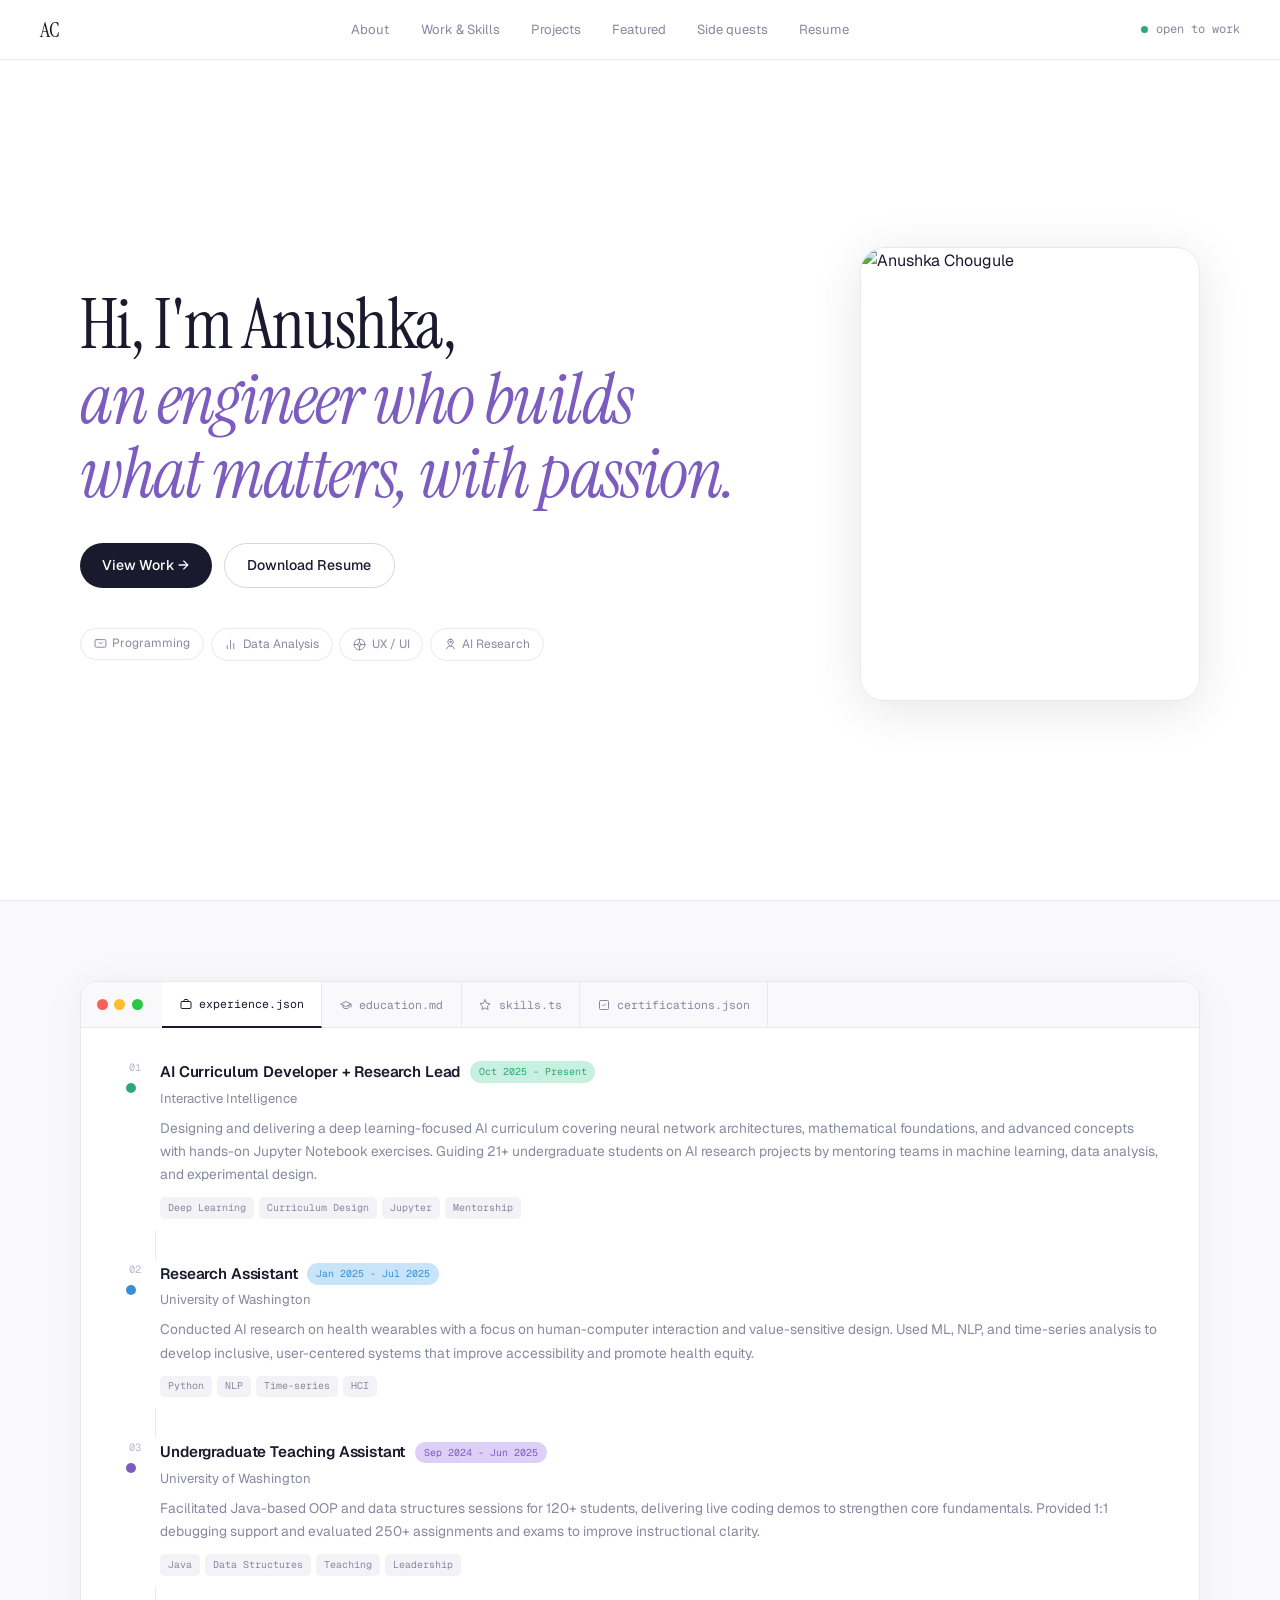
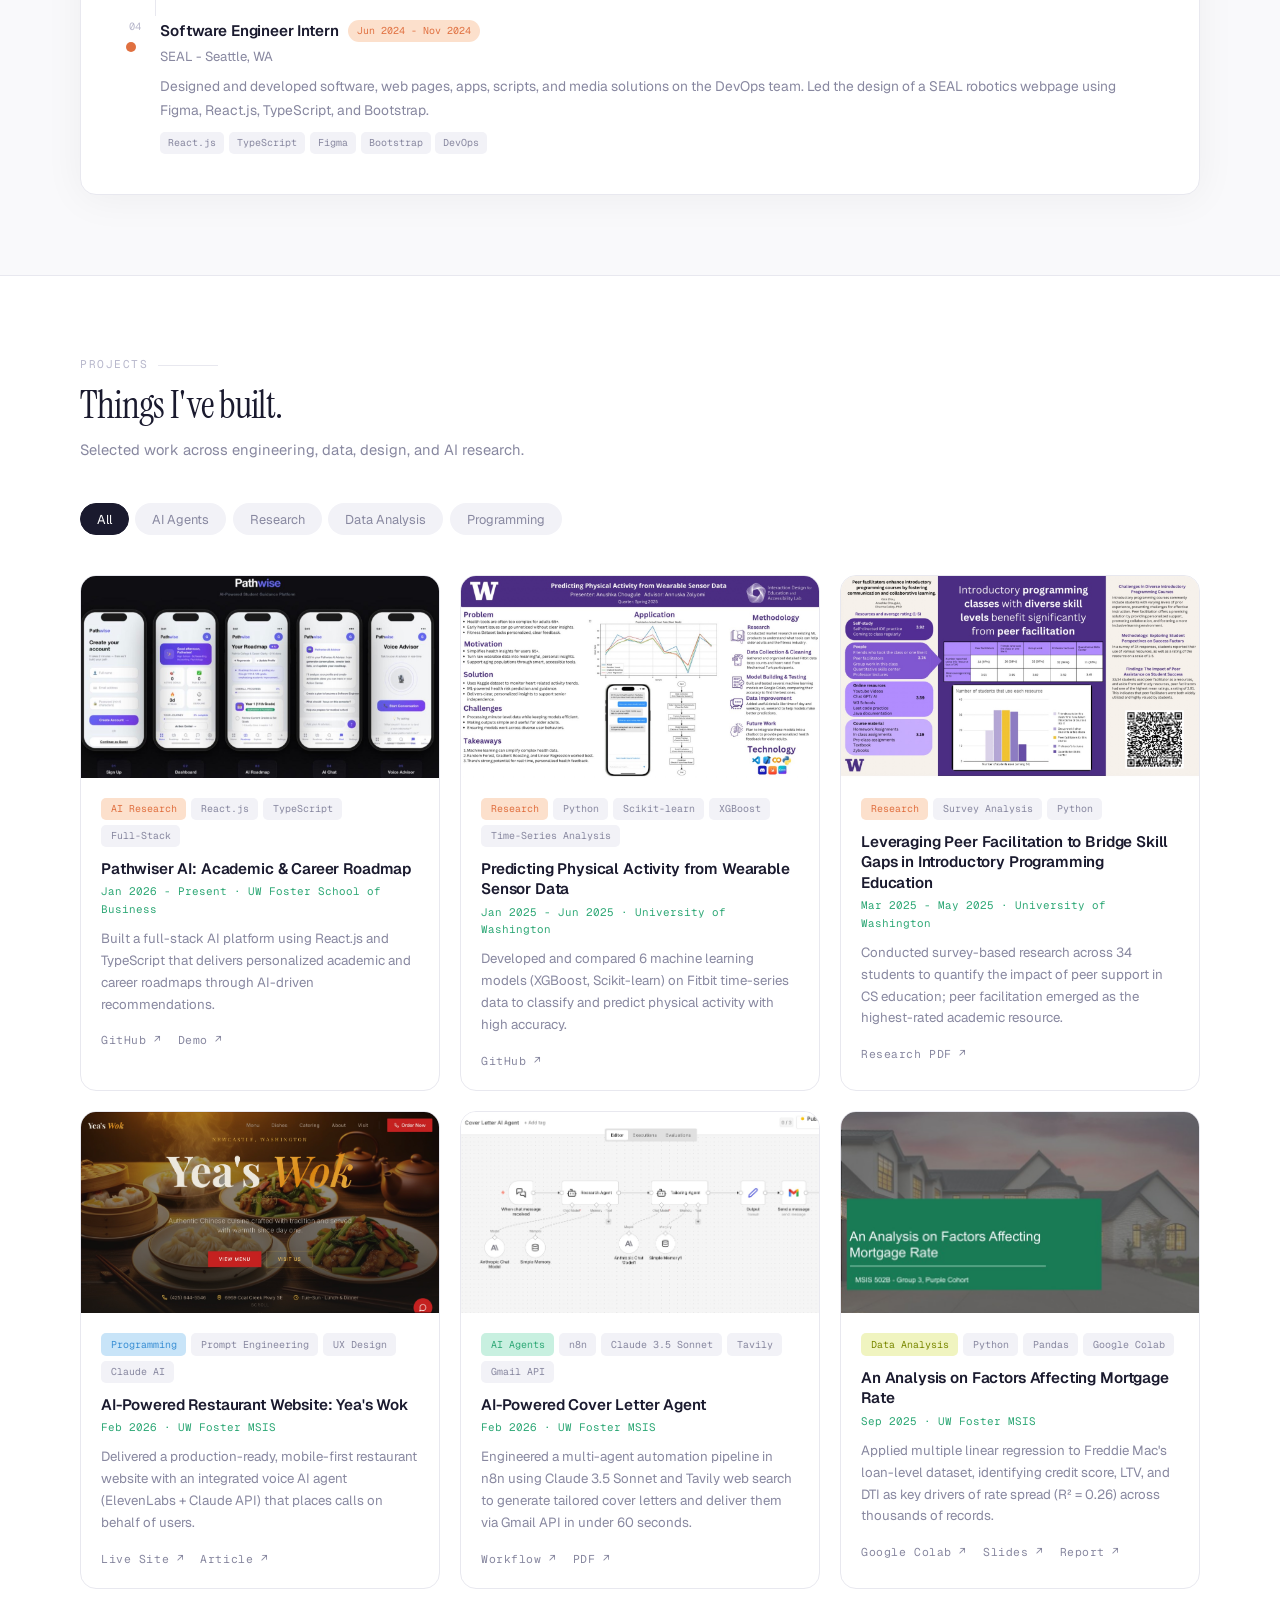
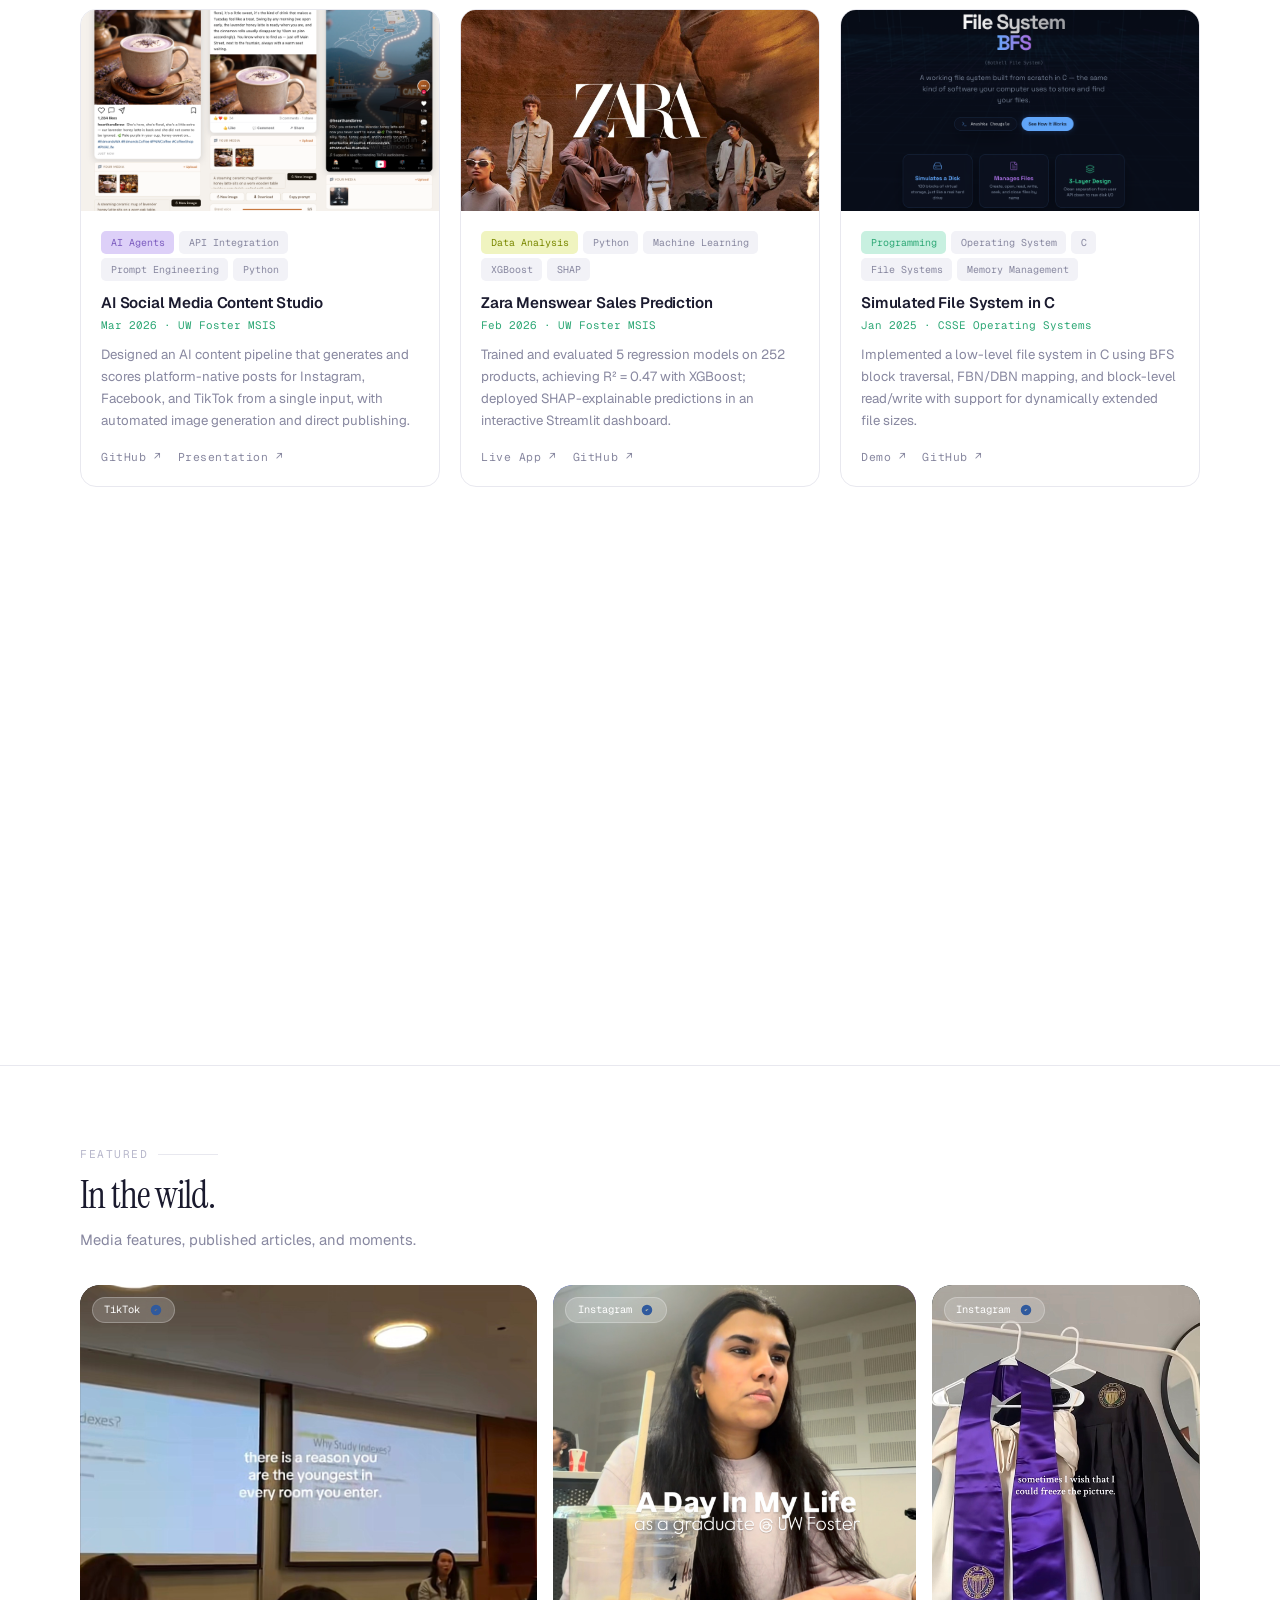
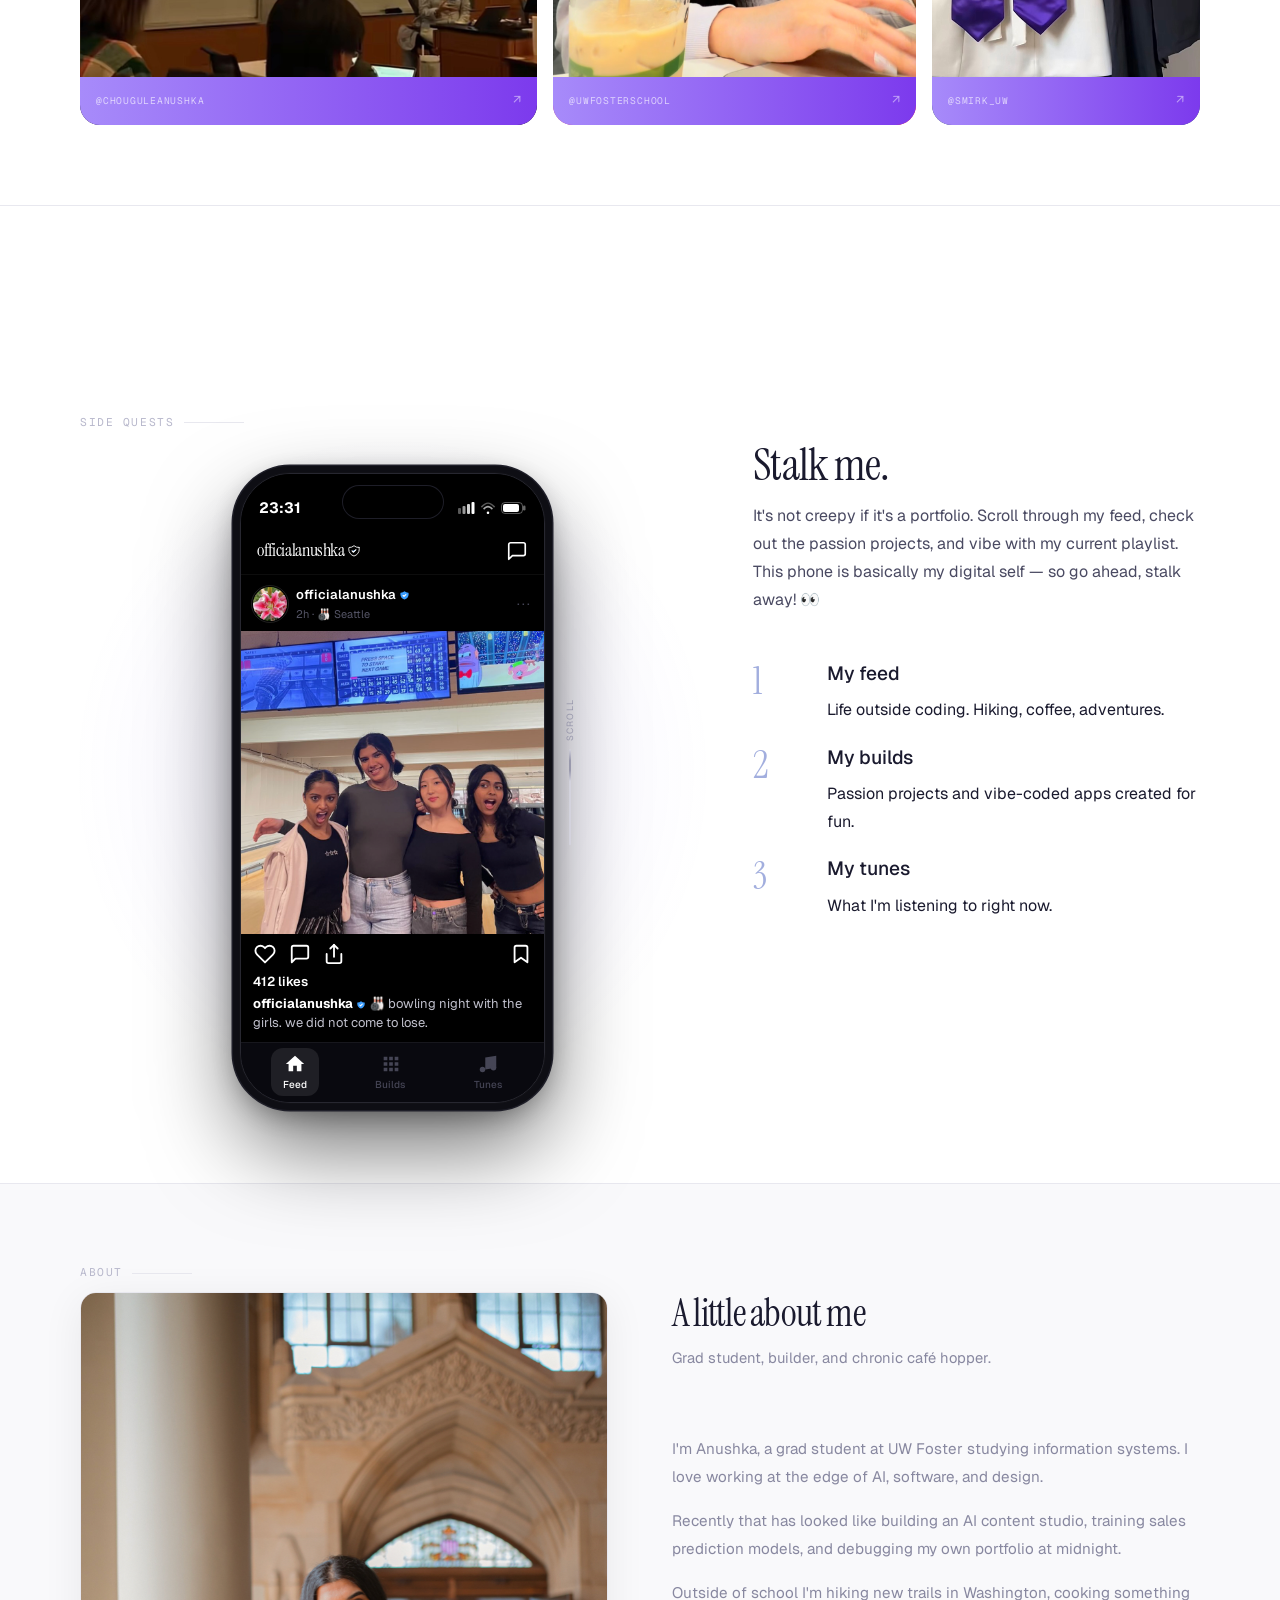
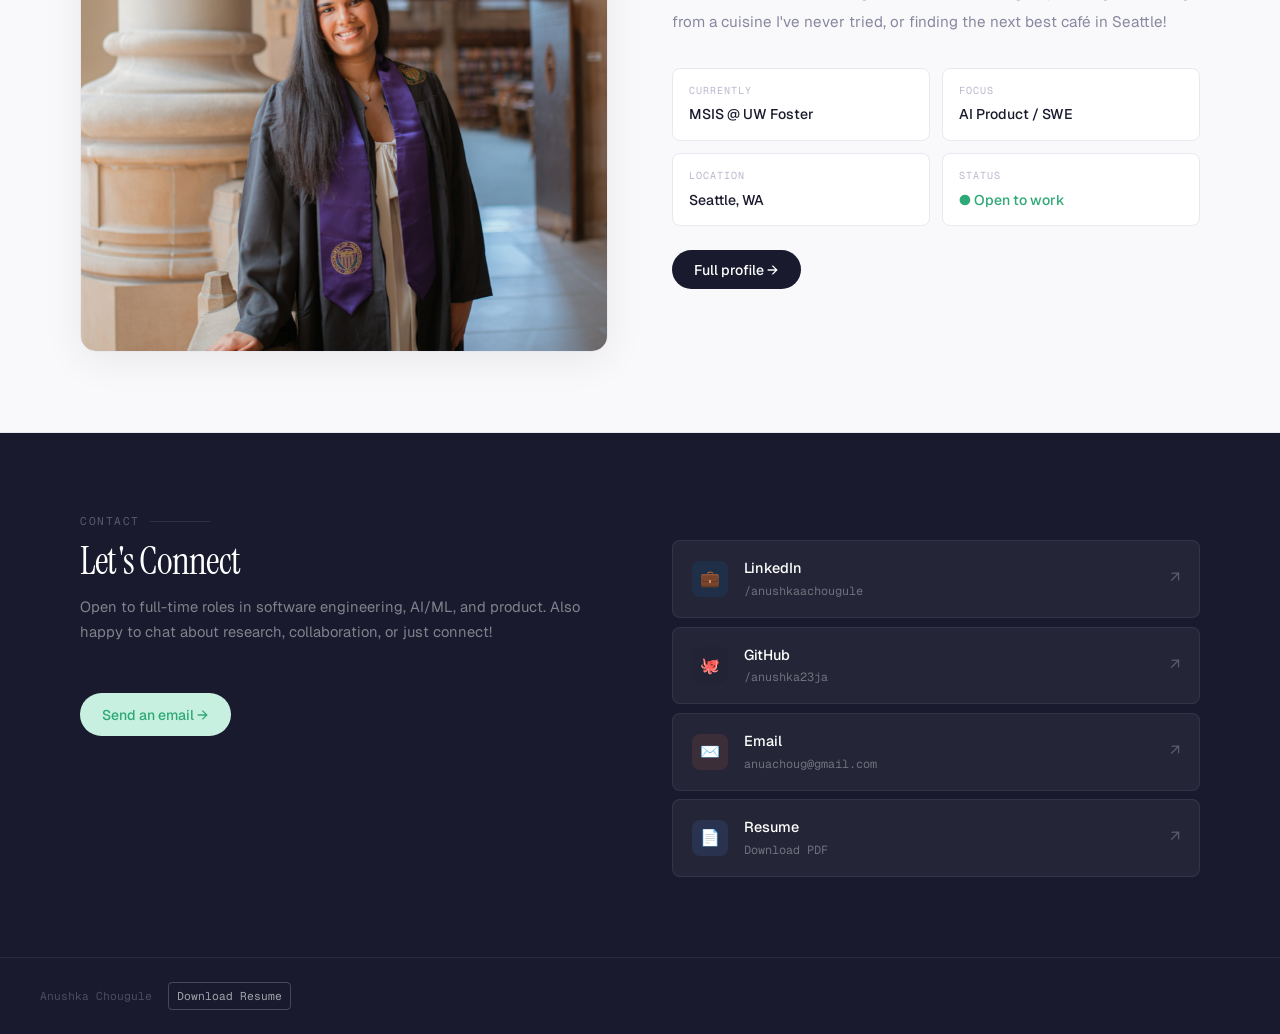
==== commit 17d386f4: "update" ====
--- a/index.html
+++ b/index.html
@@ -5,7 +5,7 @@
   <meta name="viewport" content="width=device-width, initial-scale=1.0"/>
   <title>Anushka Chougule — Portfolio</title>
   <link href="https://fonts.googleapis.com/css2?family=Instrument+Serif:ital@0;1&family=Geist+Mono:wght@300;400;500&family=Geist:wght@300;400;500;600&display=swap" rel="stylesheet"/>
-  <link rel="stylesheet" href="style.css?v=20260314q"/>
+  <link rel="stylesheet" href="style.css?v=20260314u"/>
 </head>
 <body>
 
@@ -396,11 +396,27 @@
 
 
 <!-- ═══════════════════════════════════════════════
+     BACK TO TOP BUTTON
+════════════════════════════════════════════════ -->
+<button class="back-to-top" id="backToTop" onclick="window.scrollTo({top:0,behavior:'smooth'})" aria-label="Back to top">
+  <svg width="18" height="18" viewBox="0 0 24 24" fill="none" stroke="currentColor" stroke-width="2.2" stroke-linecap="round" stroke-linejoin="round"><polyline points="18 15 12 9 6 15"/></svg>
+</button>
+
+
+<!-- ═══════════════════════════════════════════════
      SCRIPTS — load data first, then main
 ════════════════════════════════════════════════ -->
-<script src="data.js?v=20260314q"></script>
-<script src="main.js?v=20260314q"></script>
-<script src="phone.js?v=20260314q"></script>
-
+<script src="data.js?v=20260314u"></script>
+<script src="main.js?v=20260314u"></script>
+<script src="phone.js?v=20260314u"></script>
+
+<script>
+  (function(){
+    var btn = document.getElementById('backToTop');
+    window.addEventListener('scroll', function(){
+      btn.classList.toggle('visible', window.scrollY > 400);
+    }, {passive: true});
+  })();
+</script>
 </body>
 </html>
--- a/style.css
+++ b/style.css
@@ -300,8 +300,21 @@
 }
 .ach-item:hover { border-color: var(--border2); }
 .ach-icon { width: 36px; height: 36px; border-radius: 9px; flex-shrink: 0; display: flex; align-items: center; justify-content: center; }
+.ach-img { width: 56px; height: 56px; border-radius: 10px; flex-shrink: 0; object-fit: cover; border: 1px solid var(--border); }
 .ach-title { font-size: .9rem; font-weight: 600; margin-bottom: .2rem; letter-spacing: -.01em; }
 .ach-sub { font-size: .82rem; color: var(--muted); line-height: 1.5; }
+.ach-link-btn {
+  margin-left: auto; flex-shrink: 0;
+  width: 30px; height: 30px;
+  display: flex; align-items: center; justify-content: center;
+  border-radius: 8px; background: var(--border);
+  color: var(--muted); text-decoration: none;
+  font-size: .85rem; align-self: center;
+  transition: background .15s, color .15s, transform .15s;
+}
+.ach-link-btn:hover { background: var(--border2); color: var(--fg); transform: scale(1.1); }
+.ach-item.has-link { cursor: pointer; }
+.ach-item.has-link:hover { border-color: var(--border2); box-shadow: 0 2px 12px rgba(0,0,0,.06); }
 
 /* ── PROJECTS ────────────────────────────────────────────────── */
 #projects { background: var(--white); }
@@ -775,7 +788,7 @@
 }
 
 .sq-hints {
-  margin-top: 0.2rem;
+  margin-top: -4.5rem;
   display: flex;
   flex-direction: column;
   gap: 1.4rem;
@@ -797,37 +810,36 @@
   display: flex;
   align-items: flex-start;
   gap: 1.6rem;
-  padding: 1.6rem 1.8rem;
-  background: linear-gradient(135deg, rgba(240,242,255,.25) 0%, rgba(220,225,245,.15) 100%);
-  border: 2px solid rgba(100,120,200,.2);
-  border-left: 4px solid rgba(100,120,200,.4);
-  border-radius: 16px;
+  padding: 0;
+  background: transparent;
+  border: none;
+  border-radius: 0;
   transition: all 0.35s cubic-bezier(0.34, 1.56, 0.64, 1);
   cursor: pointer;
   position: relative;
-  overflow: hidden;
+  overflow: visible;
 }
 
 .sq-hint-card::before {
   content: '';
   position: absolute;
   inset: 0;
-  background: linear-gradient(135deg, rgba(255,255,255,.08) 0%, transparent 100%);
+  background: none;
   opacity: 0;
   transition: opacity 0.35s ease;
   pointer-events: none;
+  display: none;
 }
 
 .sq-hint:hover .sq-hint-card {
-  background: linear-gradient(135deg, rgba(240,242,255,.4) 0%, rgba(220,225,245,.28) 100%);
-  border-color: rgba(100,120,200,.4);
-  border-left-color: rgba(100,120,200,.8);
-  transform: translateX(10px);
-  box-shadow: 0 12px 32px rgba(0,0,0,.12);
+  background: transparent;
+  border-color: transparent;
+  transform: translateX(0px);
+  box-shadow: none;
 }
 
 .sq-hint:hover .sq-hint-card::before {
-  opacity: 1;
+  opacity: 0;
 }
 
 .sq-hint-top {
@@ -1459,4 +1471,38 @@
   .sq-layout { text-align: center; }
   .sq-hints  { align-items: center; }
   .sq-hint   { justify-content: center; }
+}
+
+/* ── BACK TO TOP ─────────────────────────────────────────────── */
+.back-to-top {
+  position: fixed;
+  bottom: 2rem;
+  right: 2rem;
+  z-index: 300;
+  width: 44px;
+  height: 44px;
+  border-radius: 50%;
+  border: 1px solid var(--border);
+  background: rgba(255,255,255,0.92);
+  backdrop-filter: blur(12px);
+  color: var(--text);
+  cursor: pointer;
+  display: flex;
+  align-items: center;
+  justify-content: center;
+  box-shadow: 0 4px 16px rgba(0,0,0,0.1);
+  opacity: 0;
+  pointer-events: none;
+  transform: translateY(8px);
+  transition: opacity .25s, transform .25s;
+}
+.back-to-top.visible {
+  opacity: 1;
+  pointer-events: auto;
+  transform: translateY(0);
+}
+.back-to-top:hover {
+  background: var(--text);
+  color: #fff;
+  border-color: var(--text);
 }
